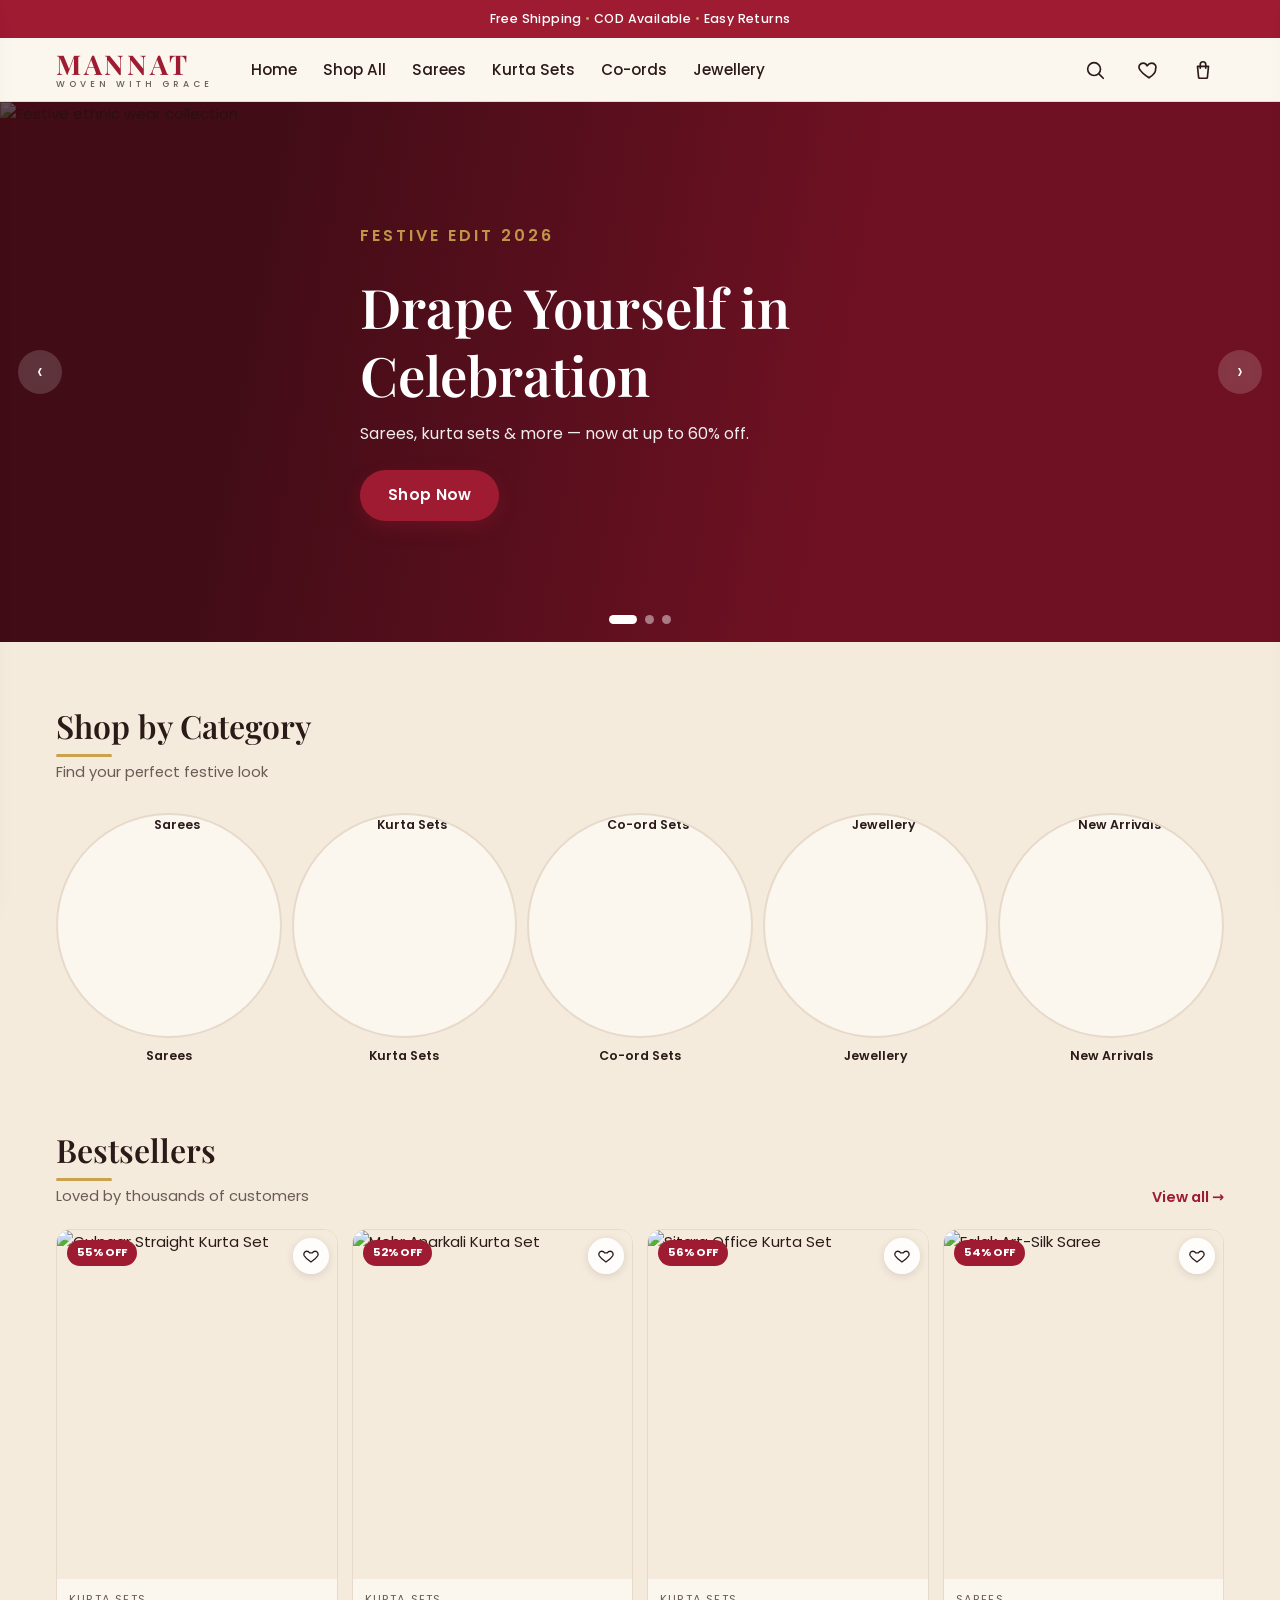
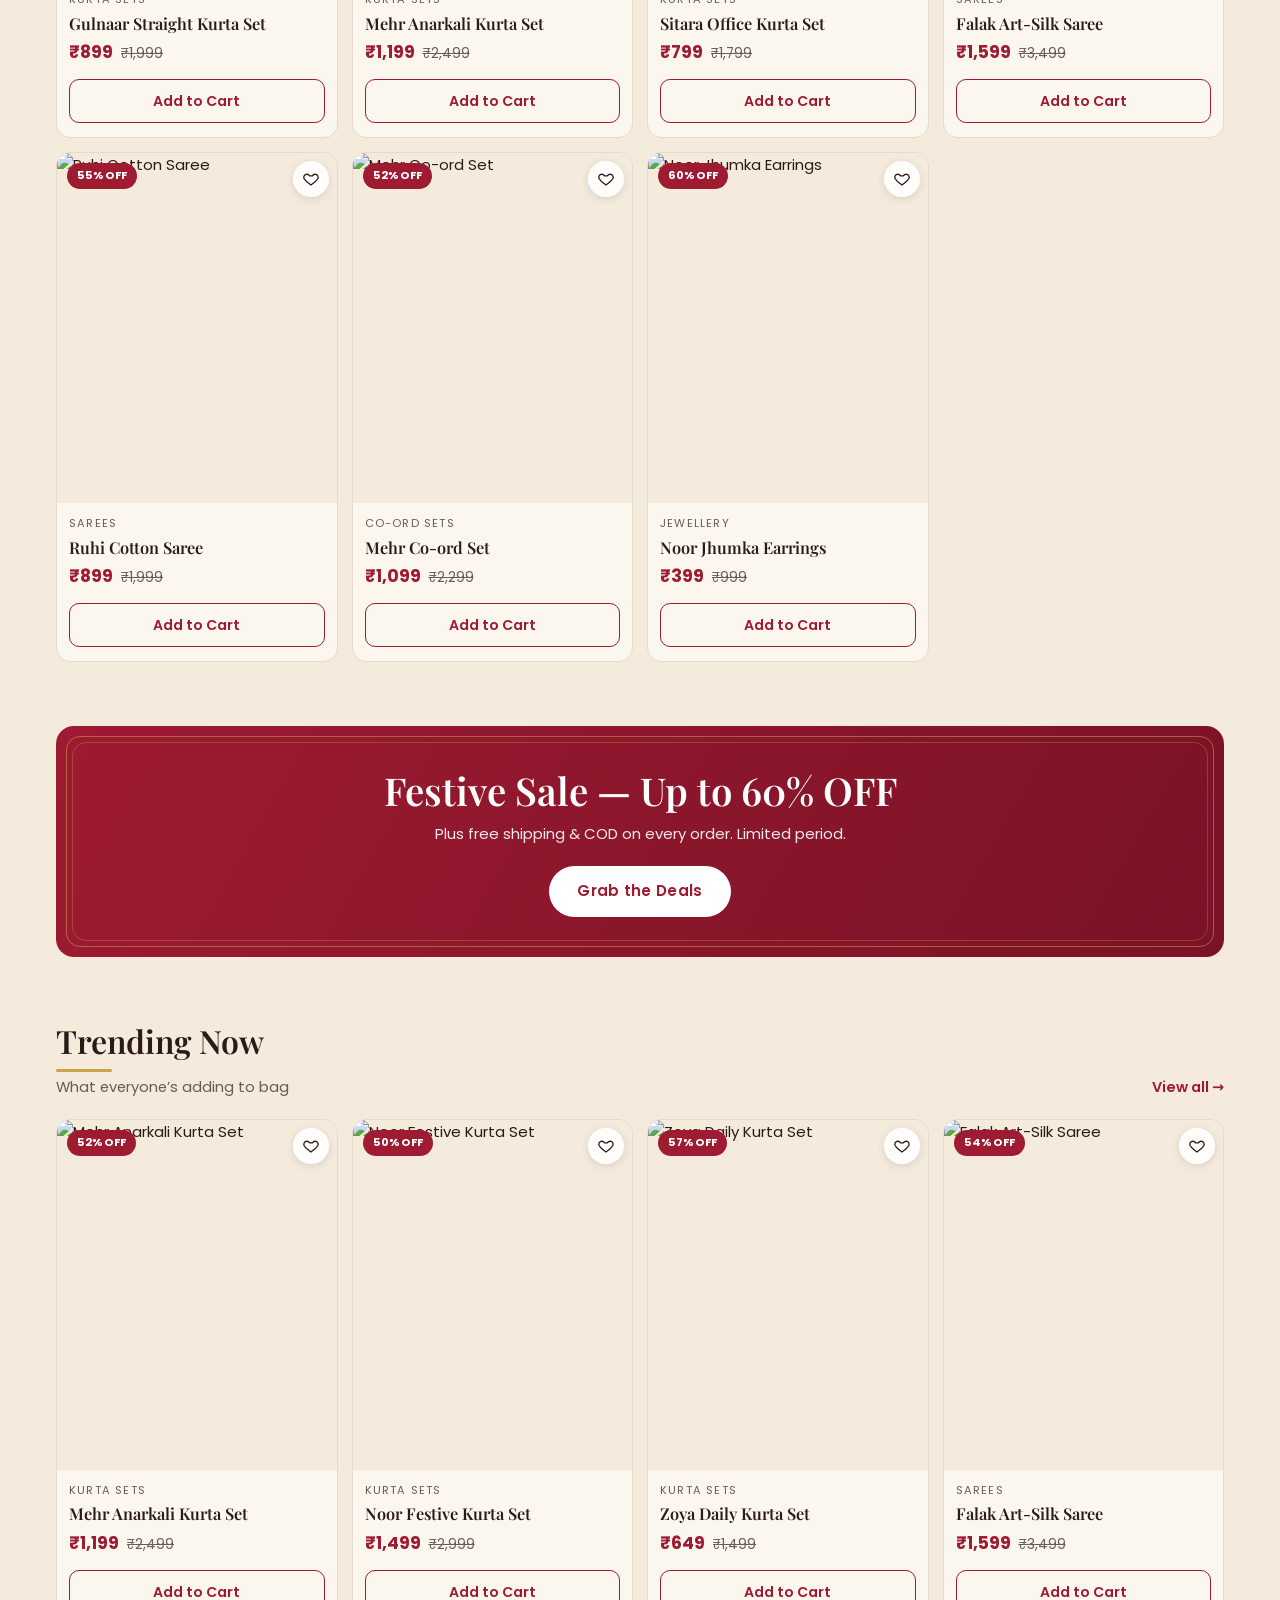
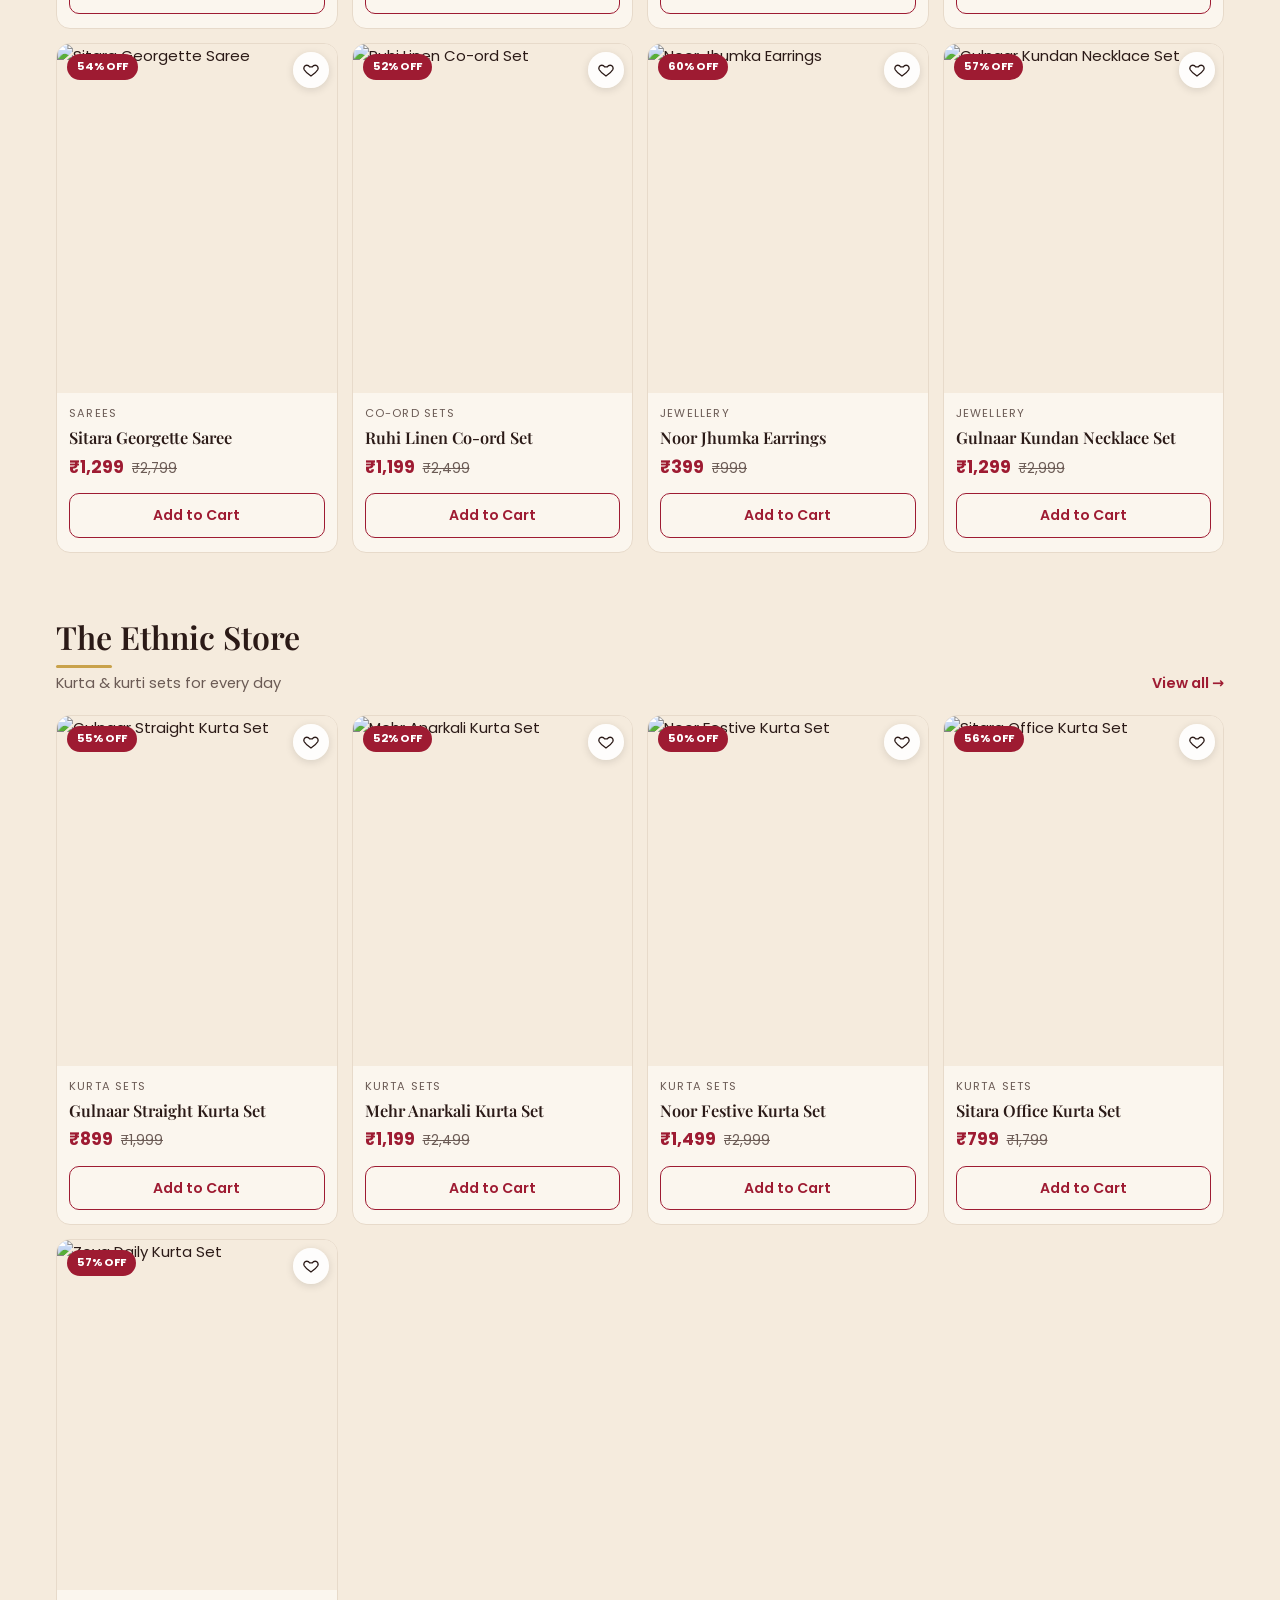
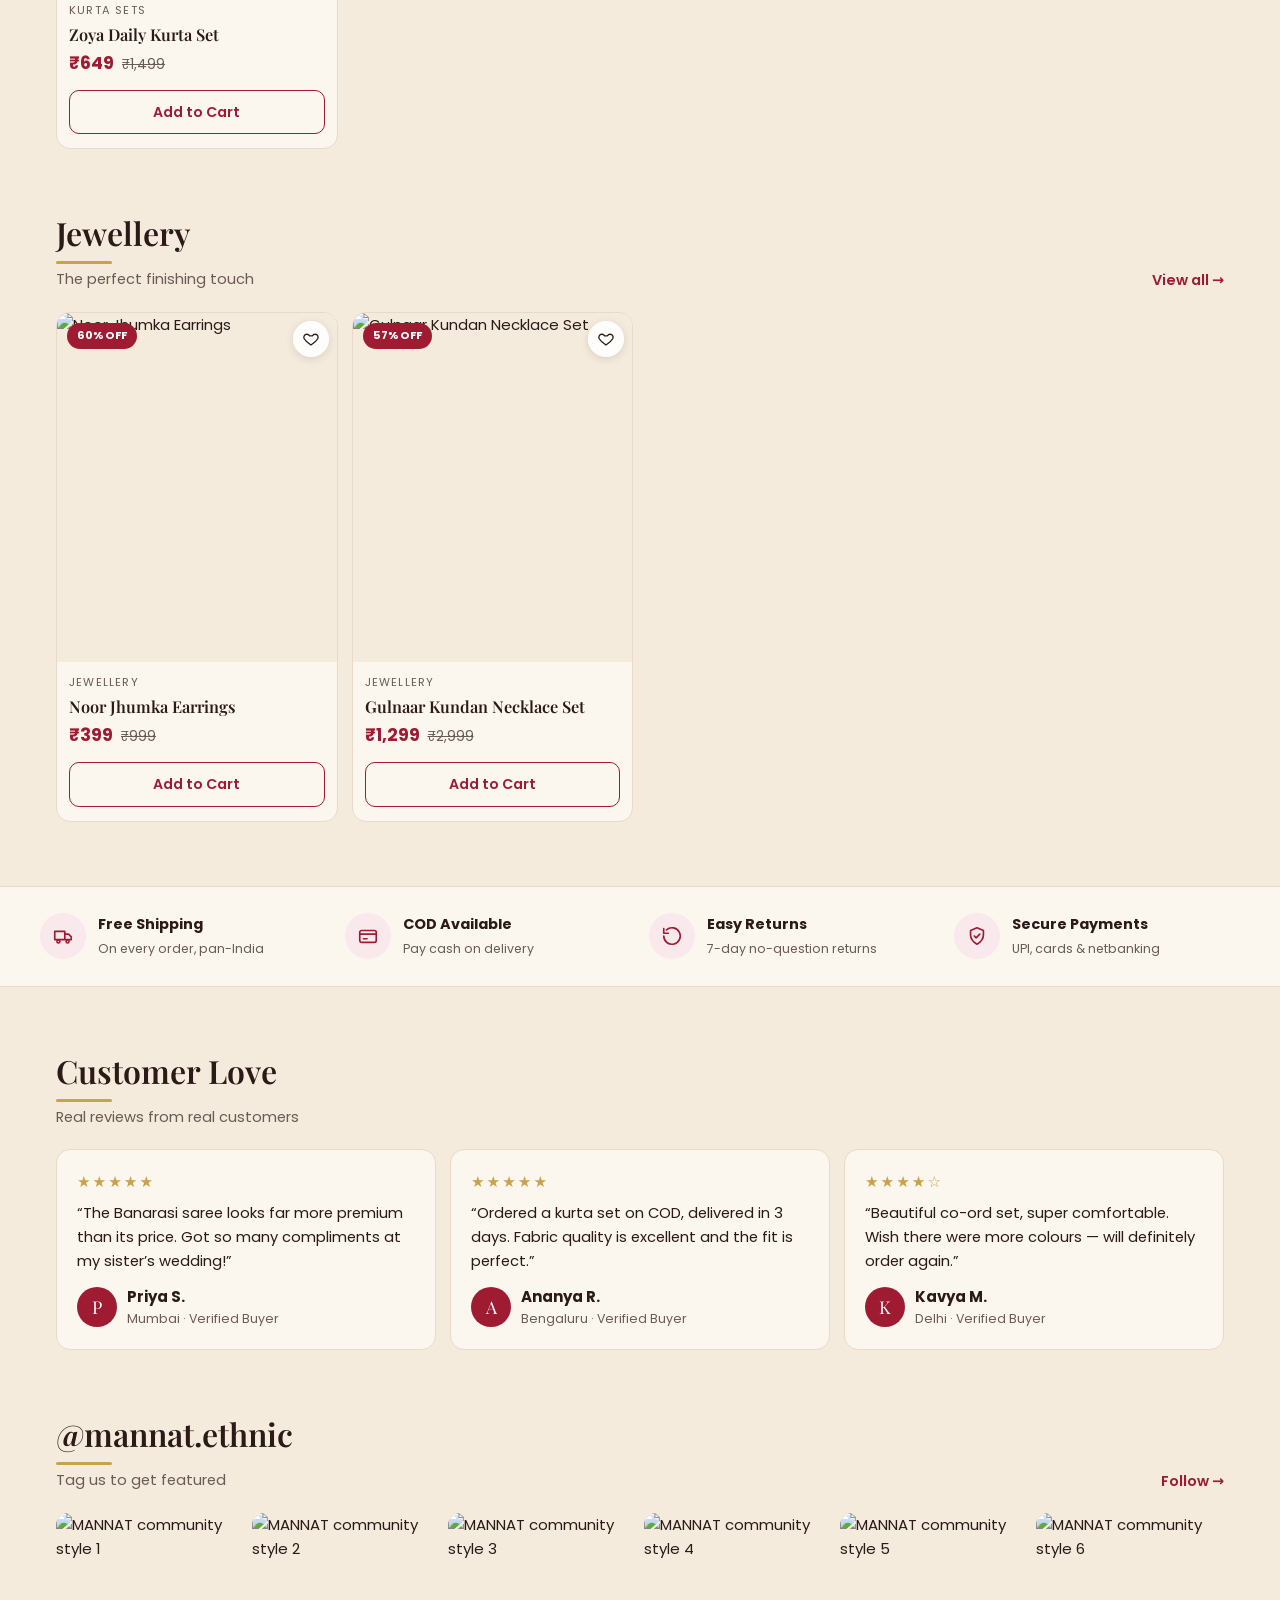
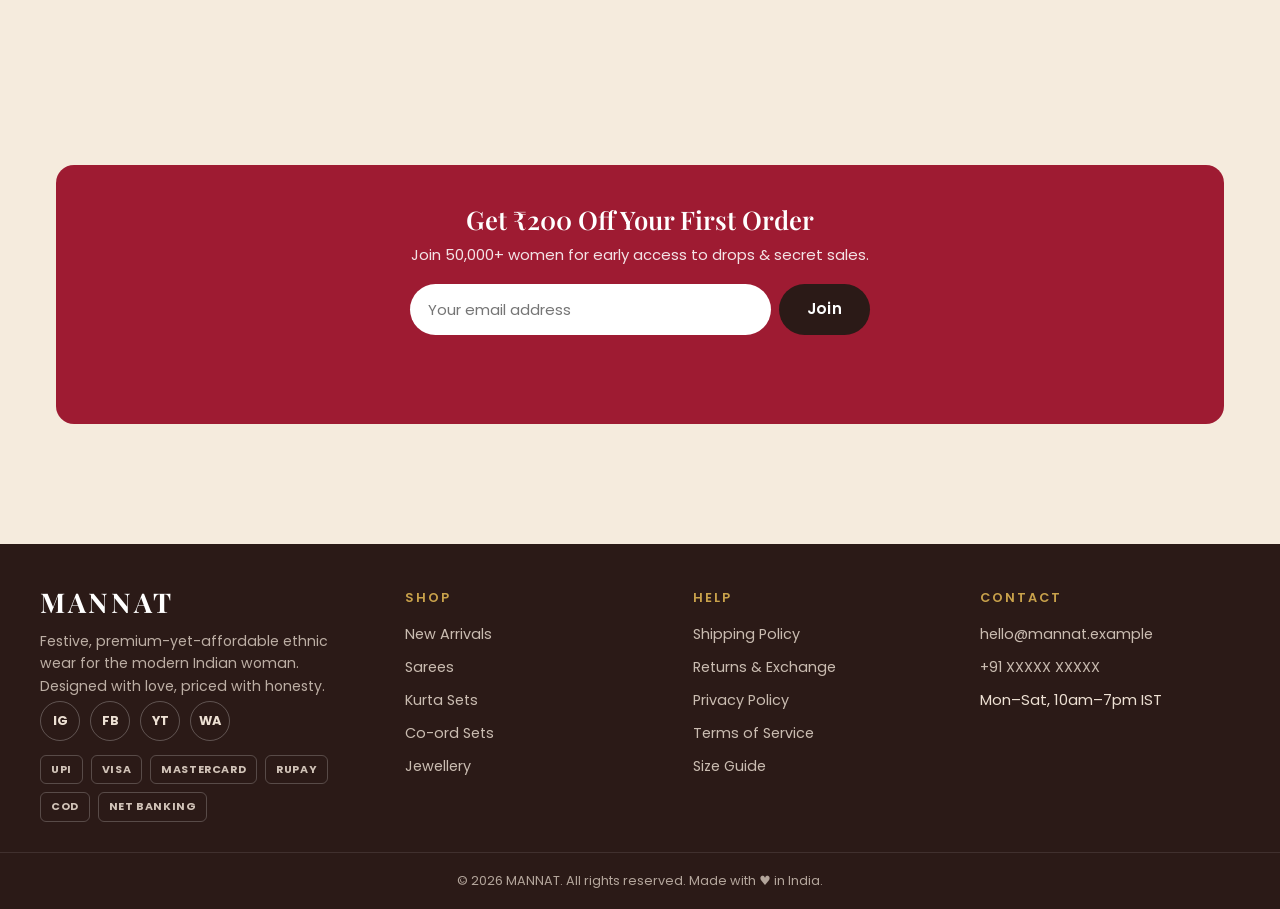
==== index.html @ 6eafa78e "MANNAT storefront v1: complete static e-commerce site (text files)" ====
<!DOCTYPE html>
<html lang="en">
<head>
  <meta charset="UTF-8">
  <meta name="viewport" content="width=device-width, initial-scale=1.0">
  <!-- ★ EDIT: page title & description for SEO -->
  <title>MANNAT — Ethnic Wear for Women | Sarees, Kurta Sets, Co-ords</title>
  <meta name="description" content="Shop MANNAT — festive yet affordable ethnic wear for women. Sarees, kurta sets, co-ord sets & jewellery. Free shipping, COD available, easy returns.">
  <meta property="og:title" content="MANNAT — Woven with Grace">
  <meta property="og:description" content="Festive, premium-yet-affordable ethnic wear. Up to 60% off.">
  <meta property="og:type" content="website">
  <meta property="og:image" content="assets/images/hero-1.jpg">
  <meta name="theme-color" content="#9E1B32">
  <link rel="preconnect" href="https://fonts.googleapis.com">
  <link rel="preconnect" href="https://fonts.gstatic.com" crossorigin>
  <link href="https://fonts.googleapis.com/css2?family=Playfair+Display:wght@500;600;700&family=Poppins:wght@400;500;600;700&display=swap" rel="stylesheet">
  <link rel="stylesheet" href="css/style.css">
  <link rel="icon" href="data:image/svg+xml,<svg xmlns='http://www.w3.org/2000/svg' viewBox='0 0 100 100'><text y='.9em' font-size='90'>🌺</text></svg>">
  <script type="application/ld+json">
  {"@context":"https://schema.org","@type":"Organization","name":"MANNAT",
   "description":"D2C ethnic wear for women — sarees, kurta sets, co-ord sets and jewellery."}
  </script>
</head>
<body data-page="home">

  <!-- ★ ANNOUNCEMENT BAR — edit text here -->
  <div class="announce"><span>Free Shipping</span><span>COD Available</span><span>Easy Returns</span></div>

  <!-- ★ HEADER -->
  <header class="site-header">
    <div class="wrap header-inner">
      <button class="icon-btn hamburger" id="menuOpen" aria-label="Open menu">
        <svg viewBox="0 0 24 24"><path d="M4 7h16M4 12h16M4 17h16"/></svg>
      </button>
      <a href="index.html" class="logo" aria-label="MANNAT home">MANNAT<small>WOVEN WITH GRACE</small></a>
      <nav class="desktop-nav" aria-label="Primary">
        <a href="index.html">Home</a>
        <a href="collections.html">Shop All</a>
        <a href="collections.html?category=Sarees">Sarees</a>
        <a href="collections.html?category=Kurta%20Sets">Kurta Sets</a>
        <a href="collections.html?category=Co-ord%20Sets">Co-ords</a>
        <a href="collections.html?category=Jewellery">Jewellery</a>
      </nav>
      <div class="header-spacer"></div>
      <div class="search-wrap">
        <button class="icon-btn" id="searchBtn" aria-label="Search products">
          <svg viewBox="0 0 24 24"><circle cx="11" cy="11" r="7"/><path d="M16.5 16.5L21 21"/></svg>
        </button>
      </div>
      <a class="icon-btn" href="collections.html?wishlist=1" aria-label="Wishlist">
        <svg viewBox="0 0 24 24"><path d="M12 20.5s-8-5.1-10.5-9.7C.2 7.9 2.2 4.5 5.6 4.5c2 0 3.6 1.2 4.4 2.9 1.2-1.7 3-2.9 5-2.9 3.4 0 5.4 3.4 4.1 6.3C20 15.4 12 20.5 12 20.5z"/></svg>
        <span class="count-badge" id="wishCount" hidden>0</span>
      </a>
      <button class="icon-btn" id="cartBtn" aria-label="Open shopping bag">
        <svg viewBox="0 0 24 24"><path d="M6 8h12l-1.2 12.2a1 1 0 0 1-1 .8H8.2a1 1 0 0 1-1-.8L6 8z"/><path d="M9 10V6a3 3 0 0 1 6 0v4"/></svg>
        <span class="count-badge" id="cartCount" hidden>0</span>
      </button>
    </div>
    <div class="search-panel" id="searchPanel" hidden>
      <div class="wrap">
        <input id="searchInput" type="search" placeholder="Search kurtas, sarees, jewellery…" aria-label="Search products" autocomplete="off">
        <div class="search-suggest" id="searchSuggest" role="listbox"></div>
      </div>
    </div>
  </header>

  <!-- mobile nav drawer -->
  <div class="drawer-scrim" id="navScrim"></div>
  <aside class="drawer" id="navDrawer" aria-label="Menu">
    <div class="drawer-head">
      <span class="logo">MANNAT</span>
      <button class="icon-btn" id="navClose" aria-label="Close menu">✕</button>
    </div>
    <nav>
      <a href="index.html">Home</a>
      <a href="collections.html">Shop All</a>
      <a class="cat-link" href="collections.html?category=Sarees">Sarees</a>
      <a class="cat-link" href="collections.html?category=Kurta%20Sets">Kurta Sets</a>
      <a class="cat-link" href="collections.html?category=Co-ord%20Sets">Co-ord Sets</a>
      <a class="cat-link" href="collections.html?category=Jewellery">Jewellery</a>
      <a href="collections.html?tag=new">✨ New Arrivals</a>
      <a href="collections.html?wishlist=1">♡ My Wishlist</a>
    </nav>
  </aside>

  <main>
    <!-- ★ HERO SLIDER — edit slides here -->
    <section class="hero" aria-label="Featured">
      <div class="hero-track" id="heroTrack">
        <div class="hero-slide">
          <img class="bg" src="assets/images/hero-1.jpg" alt="Festive ethnic wear collection" fetchpriority="high">
          <div class="wrap hero-copy">
            <p class="hero-kicker">Festive Edit 2026</p>
            <h1>Drape Yourself in Celebration</h1>
            <p>Sarees, kurta sets &amp; more — now at up to 60% off.</p>
            <a class="btn" href="collections.html">Shop Now</a>
          </div>
        </div>
        <div class="hero-slide">
          <img class="bg" src="assets/images/hero-2.jpg" alt="New ethnic wear arrivals" loading="lazy">
          <div class="wrap hero-copy">
            <p class="hero-kicker">New Arrivals</p>
            <h1>Fresh Drops, Every Week</h1>
            <p>Co-ord sets &amp; kurtas in sizes S to XXL.</p>
            <a class="btn" href="collections.html?tag=new">Explore New</a>
          </div>
        </div>
        <div class="hero-slide">
          <img class="bg" src="assets/images/hero-3.jpg" alt="Gold jewellery collection" loading="lazy">
          <div class="wrap hero-copy">
            <p class="hero-kicker">Jewellery Edit</p>
            <h1>Finishing Touches in Gold</h1>
            <p>Jhumkas &amp; kundan sets starting at just ₹399.</p>
            <a class="btn" href="collections.html?category=Jewellery">Shop Jewellery</a>
          </div>
        </div>
      </div>
      <button class="hero-arrow hero-prev" id="heroPrev" aria-label="Previous slide">‹</button>
      <button class="hero-arrow hero-next" id="heroNext" aria-label="Next slide">›</button>
      <div class="hero-dots" id="heroDots" role="tablist" aria-label="Slide navigation"></div>
    </section>

    <!-- ★ CATEGORY TILES -->
    <section class="section">
      <div class="wrap">
        <div class="section-head reveal">
          <div><h2>Shop by Category</h2><p class="section-sub">Find your perfect festive look</p></div>
        </div>
        <div class="cat-row reveal">
          <a class="cat-tile" href="collections.html?category=Sarees"><span class="cat-img"><img src="assets/images/cat-sarees.jpg" alt="Sarees" loading="lazy"></span><span>Sarees</span></a>
          <a class="cat-tile" href="collections.html?category=Kurta%20Sets"><span class="cat-img"><img src="assets/images/cat-kurta-sets.jpg" alt="Kurta Sets" loading="lazy"></span><span>Kurta Sets</span></a>
          <a class="cat-tile" href="collections.html?category=Co-ord%20Sets"><span class="cat-img"><img src="assets/images/cat-co-ord-sets.jpg" alt="Co-ord Sets" loading="lazy"></span><span>Co-ord Sets</span></a>
          <a class="cat-tile" href="collections.html?category=Jewellery"><span class="cat-img"><img src="assets/images/cat-jewellery.jpg" alt="Jewellery" loading="lazy"></span><span>Jewellery</span></a>
          <a class="cat-tile" href="collections.html?tag=new"><span class="cat-img"><img src="assets/images/cat-new-arrivals.jpg" alt="New Arrivals" loading="lazy"></span><span>New Arrivals</span></a>
        </div>
      </div>
    </section>

    <!-- ★ BESTSELLERS -->
    <section class="section" style="padding-top:0">
      <div class="wrap">
        <div class="section-head reveal">
          <div><h2>Bestsellers</h2><p class="section-sub">Loved by thousands of customers</p></div>
          <a class="view-all" href="collections.html">View all →</a>
        </div>
        <div class="rail" id="railBestsellers" data-skeleton></div>
      </div>
    </section>

    <!-- ★ PROMO BANNER -->
    <section class="section" style="padding-top:0">
      <div class="wrap">
        <div class="promo reveal">
          <h2>Festive Sale — Up to 60% OFF</h2>
          <p>Plus free shipping &amp; COD on every order. Limited period.</p>
          <a class="btn" href="collections.html">Grab the Deals</a>
        </div>
      </div>
    </section>

    <!-- ★ TRENDING -->
    <section class="section" style="padding-top:0">
      <div class="wrap">
        <div class="section-head reveal">
          <div><h2>Trending Now</h2><p class="section-sub">What everyone’s adding to bag</p></div>
          <a class="view-all" href="collections.html">View all →</a>
        </div>
        <div class="rail" id="railTrending" data-skeleton></div>
      </div>
    </section>

    <!-- ★ ETHNIC STORE -->
    <section class="section" style="padding-top:0">
      <div class="wrap">
        <div class="section-head reveal">
          <div><h2>The Ethnic Store</h2><p class="section-sub">Kurta &amp; kurti sets for every day</p></div>
          <a class="view-all" href="collections.html?category=Kurta%20Sets">View all →</a>
        </div>
        <div class="rail" id="railEthnic" data-skeleton></div>
      </div>
    </section>

    <!-- ★ JEWELLERY -->
    <section class="section" style="padding-top:0">
      <div class="wrap">
        <div class="section-head reveal">
          <div><h2>Jewellery</h2><p class="section-sub">The perfect finishing touch</p></div>
          <a class="view-all" href="collections.html?category=Jewellery">View all →</a>
        </div>
        <div class="rail" id="railJewellery" data-skeleton></div>
      </div>
    </section>

    <!-- ★ TRUST STRIP -->
    <section class="trust">
      <div class="wrap trust-grid">
        <div class="trust-item reveal">
          <span class="t-icon"><svg viewBox="0 0 24 24"><path d="M3 7h11v9H3zM14 10h4l3 3v3h-7z"/><circle cx="7" cy="18" r="1.6"/><circle cx="17" cy="18" r="1.6"/></svg></span>
          <div><b>Free Shipping</b><small>On every order, pan-India</small></div>
        </div>
        <div class="trust-item reveal">
          <span class="t-icon"><svg viewBox="0 0 24 24"><rect x="3" y="6" width="18" height="13" rx="2"/><path d="M3 10h18M7 15h4"/></svg></span>
          <div><b>COD Available</b><small>Pay cash on delivery</small></div>
        </div>
        <div class="trust-item reveal">
          <span class="t-icon"><svg viewBox="0 0 24 24"><path d="M3 12a9 9 0 1 0 3-6.7M3 4v5h5"/></svg></span>
          <div><b>Easy Returns</b><small>7-day no-question returns</small></div>
        </div>
        <div class="trust-item reveal">
          <span class="t-icon"><svg viewBox="0 0 24 24"><path d="M12 3l7 3v5c0 5-3.5 8-7 10-3.5-2-7-5-7-10V6z"/><path d="M9 12l2 2 4-4"/></svg></span>
          <div><b>Secure Payments</b><small>UPI, cards &amp; netbanking</small></div>
        </div>
      </div>
    </section>

    <!-- ★ REVIEWS -->
    <section class="section">
      <div class="wrap">
        <div class="section-head reveal">
          <div><h2>Customer Love</h2><p class="section-sub">Real reviews from real customers</p></div>
        </div>
        <div class="rev-grid">
          <div class="rev-card reveal">
            <div class="rev-stars">★★★★★</div>
            <p>“The Banarasi saree looks far more premium than its price. Got so many compliments at my sister’s wedding!”</p>
            <div class="rev-who"><span class="rev-ava">P</span><div><b>Priya S.</b><small>Mumbai · Verified Buyer</small></div></div>
          </div>
          <div class="rev-card reveal">
            <div class="rev-stars">★★★★★</div>
            <p>“Ordered a kurta set on COD, delivered in 3 days. Fabric quality is excellent and the fit is perfect.”</p>
            <div class="rev-who"><span class="rev-ava">A</span><div><b>Ananya R.</b><small>Bengaluru · Verified Buyer</small></div></div>
          </div>
          <div class="rev-card reveal">
            <div class="rev-stars">★★★★☆</div>
            <p>“Beautiful co-ord set, super comfortable. Wish there were more colours — will definitely order again.”</p>
            <div class="rev-who"><span class="rev-ava">K</span><div><b>Kavya M.</b><small>Delhi · Verified Buyer</small></div></div>
          </div>
        </div>
      </div>
    </section>

    <!-- ★ INSTAGRAM GALLERY -->
    <section class="section" style="padding-top:0">
      <div class="wrap">
        <div class="section-head reveal">
          <div><h2>@mannat.ethnic</h2><p class="section-sub">Tag us to get featured</p></div>
          <a class="view-all" href="#">Follow →</a>
        </div>
        <div class="insta-row reveal">
          <a href="#" aria-label="Instagram post 1"><img src="assets/images/insta-1.jpg" alt="MANNAT community style 1" loading="lazy"></a>
          <a href="#" aria-label="Instagram post 2"><img src="assets/images/insta-2.jpg" alt="MANNAT community style 2" loading="lazy"></a>
          <a href="#" aria-label="Instagram post 3"><img src="assets/images/insta-3.jpg" alt="MANNAT community style 3" loading="lazy"></a>
          <a href="#" aria-label="Instagram post 4"><img src="assets/images/insta-4.jpg" alt="MANNAT community style 4" loading="lazy"></a>
          <a href="#" aria-label="Instagram post 5"><img src="assets/images/insta-5.jpg" alt="MANNAT community style 5" loading="lazy"></a>
          <a href="#" aria-label="Instagram post 6"><img src="assets/images/insta-6.jpg" alt="MANNAT community style 6" loading="lazy"></a>
        </div>
      </div>
    </section>

    <!-- ★ NEWSLETTER -->
    <section class="section" style="padding-top:0">
      <div class="wrap">
        <div class="newsletter reveal">
          <h2>Get ₹200 Off Your First Order</h2>
          <p>Join 50,000+ women for early access to drops &amp; secret sales.</p>
          <form class="nl-form" id="nlForm" novalidate>
            <input id="nlEmail" type="email" placeholder="Your email address" aria-label="Email address" required>
            <button class="btn" type="submit">Join</button>
          </form>
          <p class="nl-msg" id="nlMsg" role="status"></p>
        </div>
      </div>
    </section>
  </main>

  <!-- ★ FOOTER -->
  <footer class="site-footer">
    <div class="wrap footer-grid">
      <div class="footer-brand">
        <span class="logo">MANNAT</span>
        <p>Festive, premium-yet-affordable ethnic wear for the modern Indian woman. Designed with love, priced with honesty.</p>
        <div class="social-row">
          <a href="#" aria-label="Instagram">IG</a>
          <a href="#" aria-label="Facebook">FB</a>
          <a href="#" aria-label="YouTube">YT</a>
          <a href="#" aria-label="WhatsApp">WA</a>
        </div>
        <div class="pay-row" aria-label="Accepted payments">
          <span>UPI</span><span>VISA</span><span>MASTERCARD</span><span>RUPAY</span><span>COD</span><span>NET BANKING</span>
        </div>
      </div>
      <div>
        <p class="f-title">Shop</p>
        <ul>
          <li><a href="collections.html?tag=new">New Arrivals</a></li>
          <li><a href="collections.html?category=Sarees">Sarees</a></li>
          <li><a href="collections.html?category=Kurta%20Sets">Kurta Sets</a></li>
          <li><a href="collections.html?category=Co-ord%20Sets">Co-ord Sets</a></li>
          <li><a href="collections.html?category=Jewellery">Jewellery</a></li>
        </ul>
      </div>
      <div>
        <p class="f-title">Help</p>
        <ul>
          <li><a href="#">Shipping Policy</a></li>
          <li><a href="#">Returns &amp; Exchange</a></li>
          <li><a href="#">Privacy Policy</a></li>
          <li><a href="#">Terms of Service</a></li>
          <li><a href="#">Size Guide</a></li>
        </ul>
      </div>
      <div>
        <p class="f-title">Contact</p>
        <ul>
          <li><a href="mailto:hello@mannat.example">hello@mannat.example</a></li>
          <li><a href="https://wa.me/91XXXXXXXXXX">+91 XXXXX XXXXX</a></li>
          <li>Mon–Sat, 10am–7pm IST</li>
        </ul>
      </div>
    </div>
    <div class="footer-bottom"><div class="wrap">© <span id="year">2026</span> MANNAT. All rights reserved. Made with ♥ in India.</div></div>
  </footer>

  <script src="js/cart.js"></script>
  <script src="js/main.js"></script>
</body>
</html>
---- css/style.css ----
/* ==========================================================================
   MANNAT — main stylesheet
   Mobile-first, vanilla CSS. No frameworks, no build step.
   ========================================================================== */

/* ==========================================================================
   ★ EDIT YOUR BRAND COLORS HERE
   Change these variables to re-theme the entire store in one place.
   ========================================================================== */
:root {
  --cherry: #9E1B32;          /* primary brand color */
  --cherry-dark: #7A1226;     /* hover / darker shade */
  --cherry-soft: #F9E9EC;     /* light cherry tint for badges */
  --beige: #F5EBDD;           /* page background */
  --beige-light: #FBF6EE;     /* cards / light sections */
  --ink: #2B1A17;             /* main text */
  --muted: #6B5B55;           /* secondary text */
  --gold: #C9A24B;            /* badges & dividers ONLY */
  --white: #FFFFFF;
  --line: #E7DACA;            /* borders */
  --success: #2E7D32;
  --shadow: 0 10px 30px rgba(43, 26, 23, 0.10);
  --radius: 14px;
  --font-head: 'Playfair Display', Georgia, serif;  /* ★ headings font */
  --font-body: 'Poppins', system-ui, sans-serif;    /* ★ body font */
  --header-h: 64px;
}

/* ---------- Reset & base ---------- */
*, *::before, *::after { box-sizing: border-box; margin: 0; padding: 0; }
html { scroll-behavior: smooth; -webkit-text-size-adjust: 100%; }
body {
  font-family: var(--font-body);
  background: var(--beige);
  color: var(--ink);
  line-height: 1.6;
  font-size: 15px;
  -webkit-font-smoothing: antialiased;
}
img { max-width: 100%; display: block; }
a { color: inherit; text-decoration: none; }
button { font: inherit; cursor: pointer; border: none; background: none; color: inherit; }
input, select, textarea { font: inherit; }
ul, ol { list-style: none; }
h1, h2, h3, h4 { font-family: var(--font-head); font-weight: 600; line-height: 1.25; }
:focus-visible { outline: 3px solid var(--gold); outline-offset: 2px; border-radius: 4px; }

.wrap { width: 100%; max-width: 1200px; margin: 0 auto; padding: 0 16px; }
.section { padding: 44px 0; }
.section-head { display: flex; align-items: end; justify-content: space-between; gap: 12px; margin-bottom: 20px; }
.section-head h2 { font-size: 1.55rem; }
.section-head h2::after {
  content: ""; display: block; width: 56px; height: 3px; border-radius: 3px;
  background: var(--gold); margin-top: 8px;   /* ★ gold divider */
}
.section-head a.view-all { color: var(--cherry); font-weight: 600; font-size: 0.9rem; white-space: nowrap; }
.section-sub { color: var(--muted); font-size: 0.92rem; margin-top: 4px; }

/* ---------- Buttons ---------- */
.btn {
  display: inline-flex; align-items: center; justify-content: center; gap: 8px;
  background: var(--cherry); color: var(--white);
  padding: 13px 28px; border-radius: 999px;
  font-weight: 600; font-size: 0.95rem; letter-spacing: 0.3px;
  transition: background 0.2s ease, transform 0.15s ease, box-shadow 0.2s ease;
  box-shadow: 0 6px 18px rgba(158, 27, 50, 0.28);
}
.btn:hover { background: var(--cherry-dark); transform: translateY(-1px); }
.btn:active { transform: translateY(0); }
.btn-outline { background: transparent; color: var(--cherry); border: 2px solid var(--cherry); box-shadow: none; }
.btn-outline:hover { background: var(--cherry); color: var(--white); }
.btn-block { width: 100%; }
.btn-whatsapp { background: #1FA855; box-shadow: 0 6px 18px rgba(31, 168, 85, 0.28); }
.btn-whatsapp:hover { background: #178544; }
.btn[disabled] { opacity: 0.55; cursor: not-allowed; transform: none; }

/* ---------- Announcement bar ---------- */
.announce {
  background: var(--cherry); color: var(--white);
  font-size: 0.78rem; font-weight: 500; letter-spacing: 0.4px;
  text-align: center; padding: 9px 12px;
}
.announce span + span::before { content: "  •  "; color: var(--gold); }

/* ---------- Header ---------- */
.site-header {
  position: sticky; top: 0; z-index: 200;
  background: var(--beige-light);
  border-bottom: 1px solid var(--line);
  height: var(--header-h);
}
.header-inner { height: var(--header-h); display: flex; align-items: center; gap: 12px; }
.logo { font-family: var(--font-head); font-size: 1.7rem; font-weight: 700; letter-spacing: 3px; color: var(--cherry); line-height: 1.1; }
.logo small { display: block; font-family: var(--font-body); font-size: 0.55rem; letter-spacing: 4px; color: var(--muted); font-weight: 500; white-space: nowrap; }
@media (max-width: 480px) {
  .logo { font-size: 1.3rem; letter-spacing: 2px; }
  .logo small { font-size: 0.48rem; letter-spacing: 2px; }
}
.header-spacer { flex: 1; }
.icon-btn {
  position: relative; width: 42px; height: 42px; border-radius: 50%;
  display: inline-flex; align-items: center; justify-content: center;
  transition: background 0.2s ease;
}
.icon-btn:hover { background: var(--cherry-soft); }
.icon-btn svg { width: 22px; height: 22px; stroke: var(--ink); fill: none; stroke-width: 1.8; stroke-linecap: round; stroke-linejoin: round; }
.count-badge {
  position: absolute; top: 2px; right: 0;
  background: var(--cherry); color: var(--white);
  font-size: 0.65rem; font-weight: 700;
  min-width: 19px; height: 19px; border-radius: 999px;
  display: flex; align-items: center; justify-content: center; padding: 0 5px;
}
.count-badge[hidden] { display: none; }
.hamburger { display: inline-flex; }
.desktop-nav { display: none; }

/* ---------- Search ---------- */
.search-wrap { position: relative; }
.search-panel {
  position: absolute; top: calc(var(--header-h) - 6px); left: 0; right: 0; z-index: 210;
  background: var(--beige-light); border-bottom: 1px solid var(--line);
  padding: 12px 16px 16px; box-shadow: var(--shadow);
}
.search-panel[hidden] { display: none; }
.search-panel input {
  width: 100%; padding: 12px 16px; border-radius: 999px;
  border: 1.5px solid var(--line); background: var(--white);
}
.search-panel input:focus { border-color: var(--cherry); outline: none; }
.search-suggest { margin-top: 8px; max-height: 320px; overflow: auto; }
.search-suggest a {
  display: flex; align-items: center; gap: 12px; padding: 9px 6px;
  border-bottom: 1px solid var(--line); font-size: 0.92rem;
}
.search-suggest a:last-child { border-bottom: none; }
.search-suggest img { width: 44px; height: 54px; object-fit: cover; border-radius: 8px; }
.search-suggest .s-price { margin-left: auto; color: var(--cherry); font-weight: 600; white-space: nowrap; }
.search-empty { padding: 14px 6px; color: var(--muted); font-size: 0.9rem; }

/* ---------- Mobile drawer nav ---------- */
.drawer-scrim {
  position: fixed; inset: 0; background: rgba(43, 26, 23, 0.5); z-index: 300;
  opacity: 0; visibility: hidden; transition: opacity 0.25s ease, visibility 0.25s;
}
.drawer-scrim.open { opacity: 1; visibility: visible; }
.drawer {
  position: fixed; top: 0; left: 0; bottom: 0; width: min(84vw, 340px); z-index: 301;
  background: var(--beige-light); padding: 20px;
  transform: translateX(-105%); transition: transform 0.3s ease;
  overflow-y: auto; box-shadow: var(--shadow);
}
.drawer.open { transform: translateX(0); }
.drawer-head { display: flex; align-items: center; justify-content: space-between; margin-bottom: 18px; }
.drawer nav a {
  display: block; padding: 13px 4px; font-weight: 500;
  border-bottom: 1px solid var(--line); font-size: 1rem;
}
.drawer nav a.cat-link { color: var(--cherry); font-weight: 600; }

/* ---------- Hero slider ---------- */
.hero { position: relative; overflow: hidden; background: var(--cherry-dark); }
.hero-track { display: flex; transition: transform 0.55s ease; }
.hero-slide { position: relative; flex: 0 0 100%; min-height: 460px; display: flex; align-items: center; }
.hero-slide img.bg { position: absolute; inset: 0; width: 100%; height: 100%; object-fit: cover; }
.hero-slide::after { content: ""; position: absolute; inset: 0; background: linear-gradient(100deg, rgba(43, 10, 16, 0.72) 20%, rgba(43, 10, 16, 0.15) 65%); }
.hero-copy { position: relative; z-index: 2; color: var(--white); padding: 48px 0; max-width: 560px; }
.hero-kicker { color: var(--gold); font-weight: 600; letter-spacing: 3px; text-transform: uppercase; font-size: 0.75rem; margin-bottom: 12px; }
.hero-copy h1 { font-size: clamp(2rem, 6vw, 3.4rem); margin-bottom: 12px; }
.hero-copy p { opacity: 0.92; margin-bottom: 24px; font-size: 1rem; }
.hero-dots { position: absolute; bottom: 18px; left: 0; right: 0; display: flex; justify-content: center; gap: 8px; z-index: 3; }
.hero-dots button { width: 9px; height: 9px; border-radius: 999px; background: rgba(255,255,255,0.45); transition: all 0.25s; }
.hero-dots button.active { width: 28px; background: var(--white); }
.hero-arrow {
  position: absolute; top: 50%; transform: translateY(-50%); z-index: 3;
  width: 44px; height: 44px; border-radius: 50%;
  background: rgba(255,255,255,0.16); color: #fff; font-size: 1.3rem;
  display: none; align-items: center; justify-content: center; backdrop-filter: blur(4px);
}
.hero-arrow:hover { background: rgba(255,255,255,0.32); }
.hero-prev { left: 18px; } .hero-next { right: 18px; }

/* ---------- Category tiles ---------- */
.cat-row { display: grid; grid-template-columns: repeat(5, 1fr); gap: 10px; }
.cat-tile { text-align: center; }
.cat-tile .cat-img {
  width: 100%; aspect-ratio: 1; border-radius: 50%; overflow: hidden;
  border: 2px solid var(--line); background: var(--beige-light);
  transition: transform 0.25s ease, border-color 0.25s ease, box-shadow 0.25s ease;
}
.cat-tile:hover .cat-img { transform: scale(1.05); border-color: var(--cherry); box-shadow: var(--shadow); }
.cat-tile img { width: 100%; height: 100%; object-fit: cover; }
.cat-tile span { display: block; margin-top: 8px; font-size: 0.78rem; font-weight: 600; }

/* ---------- Product rails & cards ---------- */
.rail {
  display: grid; grid-auto-flow: column; grid-auto-columns: 68%;
  gap: 14px; overflow-x: auto; scroll-snap-type: x mandatory;
  padding-bottom: 10px; margin: 0 -16px; padding-left: 16px; padding-right: 16px;
  scrollbar-width: none;
}
.rail::-webkit-scrollbar { display: none; }
.pcard {
  scroll-snap-align: start; background: var(--beige-light);
  border: 1px solid var(--line); border-radius: var(--radius); overflow: hidden;
  display: flex; flex-direction: column; position: relative;
  transition: transform 0.22s ease, box-shadow 0.22s ease;
}
.pcard:hover { transform: translateY(-4px); box-shadow: var(--shadow); }
.pcard-media { position: relative; aspect-ratio: 4 / 5; overflow: hidden; background: var(--beige); }
.pcard-media img { width: 100%; height: 100%; object-fit: cover; transition: transform 0.45s ease; }
.pcard:hover .pcard-media img { transform: scale(1.07); }   /* ★ hover zoom */
.off-badge {
  position: absolute; top: 10px; left: 10px; z-index: 2;
  background: var(--cherry); color: var(--white);
  font-size: 0.7rem; font-weight: 700; padding: 4px 10px; border-radius: 999px;
}
.wish-btn {
  position: absolute; top: 8px; right: 8px; z-index: 2;
  width: 36px; height: 36px; border-radius: 50%;
  background: rgba(255,255,255,0.92); display: flex; align-items: center; justify-content: center;
  box-shadow: 0 2px 8px rgba(0,0,0,0.12);
}
.wish-btn svg { width: 18px; height: 18px; stroke: var(--ink); fill: none; stroke-width: 2; }
.wish-btn.active svg { fill: var(--cherry); stroke: var(--cherry); }
.pcard-body { padding: 12px 12px 14px; display: flex; flex-direction: column; gap: 4px; flex: 1; }
.pcard-cat { font-size: 0.7rem; letter-spacing: 1.2px; text-transform: uppercase; color: var(--muted); }
.pcard-name { font-family: var(--font-head); font-size: 1.02rem; font-weight: 600; }
.pcard-price { display: flex; align-items: baseline; gap: 8px; margin-top: 2px; }
.pcard-price .sale { color: var(--cherry); font-weight: 700; font-size: 1.08rem; }  /* ★ sale price */
.pcard-price .mrp { color: var(--muted); text-decoration: line-through; font-size: 0.85rem; }
.pcard-add {
  margin-top: 8px; width: 100%; padding: 10px; border-radius: 10px;
  border: 1.5px solid var(--cherry); color: var(--cherry); font-weight: 600; font-size: 0.88rem;
  transition: background 0.2s, color 0.2s;
}
.pcard-add:hover { background: var(--cherry); color: var(--white); }

/* skeleton loaders */
.skel { background: var(--beige-light); border-radius: var(--radius); overflow: hidden; border: 1px solid var(--line); }
.skel .sk-img { aspect-ratio: 4/5; }
.skel .sk-line { height: 12px; border-radius: 6px; margin: 10px 12px; }
.shimmer {
  background: linear-gradient(100deg, var(--line) 40%, var(--beige-light) 50%, var(--line) 60%);
  background-size: 200% 100%; animation: shimmer 1.3s infinite linear;
}
@keyframes shimmer { to { background-position: -200% 0; } }

/* ---------- Promo banner ---------- */
.promo {
  border-radius: 18px; overflow: hidden; position: relative;
  background: linear-gradient(120deg, var(--cherry) 0%, var(--cherry-dark) 100%);
  color: var(--white); padding: 40px 28px; text-align: center;
}
.promo::before, .promo::after {
  content: ""; position: absolute; border: 1.5px solid rgba(201,162,75,0.55); border-radius: 14px;
  inset: 10px; pointer-events: none;
}
.promo::after { inset: 16px; border-color: rgba(201,162,75,0.3); }
.promo h2 { font-size: clamp(1.6rem, 4.5vw, 2.4rem); margin-bottom: 8px; }
.promo p { opacity: 0.9; margin-bottom: 20px; }
.promo .btn { background: var(--white); color: var(--cherry); box-shadow: none; }
.promo .btn:hover { background: var(--beige); }

/* ---------- Trust strip ---------- */
.trust { background: var(--beige-light); border-top: 1px solid var(--line); border-bottom: 1px solid var(--line); }
.trust-grid { display: grid; grid-template-columns: repeat(2, 1fr); gap: 18px; padding: 26px 0; }
.trust-item { display: flex; gap: 12px; align-items: center; }
.trust-item .t-icon {
  flex: 0 0 46px; width: 46px; height: 46px; border-radius: 50%;
  background: var(--cherry-soft); display: flex; align-items: center; justify-content: center;
}
.trust-item .t-icon svg { width: 22px; height: 22px; stroke: var(--cherry); fill: none; stroke-width: 1.8; stroke-linecap: round; stroke-linejoin: round; }
.trust-item b { display: block; font-size: 0.9rem; }
.trust-item small { color: var(--muted); font-size: 0.78rem; }

/* ---------- Reviews ---------- */
.rev-grid { display: grid; gap: 14px; }
.rev-card { background: var(--beige-light); border: 1px solid var(--line); border-radius: var(--radius); padding: 20px; }
.rev-stars { color: var(--gold); letter-spacing: 2px; margin-bottom: 8px; font-size: 0.95rem; }
.rev-card p { font-size: 0.92rem; color: var(--ink); margin-bottom: 12px; }
.rev-who { display: flex; align-items: center; gap: 10px; }
.rev-ava {
  width: 40px; height: 40px; border-radius: 50%; background: var(--cherry);
  color: #fff; display: flex; align-items: center; justify-content: center;
  font-family: var(--font-head); font-size: 1.1rem;
}
.rev-who small { color: var(--muted); display: block; }

/* ---------- Instagram strip ---------- */
.insta-row { display: grid; grid-template-columns: repeat(3, 1fr); gap: 8px; }
.insta-row a { position: relative; aspect-ratio: 1; overflow: hidden; border-radius: 12px; }
.insta-row img { width: 100%; height: 100%; object-fit: cover; transition: transform 0.4s ease; }
.insta-row a:hover img { transform: scale(1.08); }

/* ---------- Newsletter ---------- */
.newsletter { background: var(--cherry); color: var(--white); border-radius: 18px; padding: 38px 24px; text-align: center; }
.newsletter h2 { margin-bottom: 8px; font-size: 1.6rem; }
.newsletter p { opacity: 0.88; margin-bottom: 18px; font-size: 0.93rem; }
.nl-form { display: flex; gap: 8px; max-width: 460px; margin: 0 auto; }
.nl-form input {
  flex: 1; padding: 13px 18px; border-radius: 999px; border: none; min-width: 0;
}
.nl-form input:focus { outline: 3px solid var(--gold); }
.nl-form .btn { background: var(--ink); box-shadow: none; white-space: nowrap; }
.nl-msg { margin-top: 12px; font-size: 0.9rem; min-height: 1.4em; }

/* ---------- Footer ---------- */
.site-footer { background: var(--ink); color: #EDE0D3; margin-top: 56px; }
.footer-grid { display: grid; gap: 28px; padding: 44px 0 30px; }
.footer-brand .logo { color: var(--white); }
.footer-brand p { font-size: 0.88rem; opacity: 0.75; margin-top: 10px; max-width: 300px; }
.f-title { font-size: 0.8rem; letter-spacing: 2px; text-transform: uppercase; color: var(--gold); margin-bottom: 14px; font-weight: 600; }
.site-footer ul li { margin-bottom: 9px; }
.site-footer ul a { font-size: 0.9rem; opacity: 0.82; }
.site-footer ul a:hover { color: var(--gold); opacity: 1; }
.social-row { display: flex; gap: 10px; margin-top: 4px; }
.social-row a {
  width: 40px; height: 40px; border-radius: 50%; border: 1px solid rgba(255,255,255,0.25);
  display: flex; align-items: center; justify-content: center; font-size: 0.8rem; font-weight: 700;
}
.social-row a:hover { background: var(--cherry); border-color: var(--cherry); }
.pay-row { display: flex; flex-wrap: wrap; gap: 8px; margin-top: 14px; }
.pay-row span {
  font-size: 0.68rem; font-weight: 700; letter-spacing: 0.6px;
  border: 1px solid rgba(255,255,255,0.25); border-radius: 6px; padding: 5px 10px; opacity: 0.85;
}
.footer-bottom { border-top: 1px solid rgba(255,255,255,0.14); padding: 18px 0; font-size: 0.8rem; opacity: 0.7; text-align: center; }

/* ==========================================================================
   COLLECTIONS PAGE
   ========================================================================== */
.page-title { padding: 30px 0 6px; }
.page-title h1 { font-size: 1.9rem; }
.page-title p { color: var(--muted); font-size: 0.92rem; }
.shop-layout { display: block; padding-bottom: 20px; }
.filters {
  background: var(--beige-light); border: 1px solid var(--line);
  border-radius: var(--radius); padding: 18px; margin: 18px 0;
}
.filters h3 { font-size: 1rem; margin-bottom: 12px; font-family: var(--font-body); font-weight: 600; }
.f-group { margin-bottom: 16px; }
.f-group > p { font-size: 0.8rem; font-weight: 600; letter-spacing: 1px; text-transform: uppercase; color: var(--muted); margin-bottom: 8px; }
.f-check { display: flex; align-items: center; gap: 9px; padding: 6px 0; font-size: 0.92rem; cursor: pointer; }
.f-check input { width: 17px; height: 17px; accent-color: var(--cherry); }
.swatch-row { display: flex; flex-wrap: wrap; gap: 8px; }
.swatch {
  width: 34px; height: 34px; border-radius: 50%; border: 2px solid var(--line);
  transition: transform 0.15s, border-color 0.15s;
}
.swatch.active { border-color: var(--cherry); transform: scale(1.12); box-shadow: 0 0 0 2px var(--cherry-soft); }
.price-range { display: flex; align-items: center; gap: 8px; font-size: 0.9rem; }
.price-range input { width: 76px; padding: 8px 10px; border: 1.5px solid var(--line); border-radius: 8px; background: var(--white); }
.f-clear { width: 100%; margin-top: 4px; }
.shop-bar { display: flex; align-items: center; justify-content: space-between; gap: 10px; margin: 18px 0 14px; }
.result-count { font-size: 0.88rem; color: var(--muted); }
.sort-select {
  padding: 10px 14px; border-radius: 10px; border: 1.5px solid var(--line);
  background: var(--beige-light); font-size: 0.88rem;
}
.product-grid { display: grid; grid-template-columns: repeat(2, 1fr); gap: 14px; }
.empty-state { text-align: center; padding: 60px 20px; color: var(--muted); grid-column: 1 / -1; }
.empty-state h3 { font-size: 1.3rem; color: var(--ink); margin-bottom: 8px; }

/* ==========================================================================
   PRODUCT PAGE
   ========================================================================== */
.crumbs { font-size: 0.82rem; color: var(--muted); padding: 18px 0 4px; }
.crumbs a:hover { color: var(--cherry); }
.pd-layout { display: grid; gap: 26px; padding: 12px 0 8px; }
.pd-gallery { position: relative; }
.pd-main {
  border-radius: var(--radius); overflow: hidden; border: 1px solid var(--line);
  aspect-ratio: 4 / 5; background: var(--beige-light); position: relative;
}
.pd-main img { width: 100%; height: 100%; object-fit: cover; }
.pd-thumbs { display: flex; gap: 10px; margin-top: 10px; }
.pd-thumbs button {
  width: 72px; height: 88px; border-radius: 10px; overflow: hidden;
  border: 2px solid var(--line); opacity: 0.75; transition: all 0.2s;
}
.pd-thumbs button.active { border-color: var(--cherry); opacity: 1; }
.pd-thumbs img { width: 100%; height: 100%; object-fit: cover; }
.pd-info h1 { font-size: 1.7rem; margin-bottom: 6px; }
.pd-rating { color: var(--gold); font-size: 0.9rem; margin-bottom: 12px; }
.pd-rating span { color: var(--muted); }
.pd-price { display: flex; align-items: baseline; gap: 10px; margin: 10px 0 4px; }
.pd-price .sale { color: var(--cherry); font-size: 1.7rem; font-weight: 700; }
.pd-price .mrp { text-decoration: line-through; color: var(--muted); }
.pd-price .off { background: var(--cherry); color: #fff; font-size: 0.75rem; font-weight: 700; padding: 3px 10px; border-radius: 999px; }
.pd-tax { font-size: 0.8rem; color: var(--muted); margin-bottom: 16px; }
.pd-label { font-size: 0.82rem; font-weight: 600; letter-spacing: 1px; text-transform: uppercase; color: var(--muted); margin: 16px 0 8px; }
.size-row { display: flex; flex-wrap: wrap; gap: 10px; }
.size-btn {
  min-width: 52px; padding: 10px 14px; border-radius: 10px;
  border: 1.5px solid var(--line); background: var(--white); font-weight: 600; font-size: 0.9rem;
  transition: all 0.18s;
}
.size-btn:hover { border-color: var(--cherry); }
.size-btn.active { background: var(--cherry); border-color: var(--cherry); color: #fff; }
.size-guide-link { font-size: 0.82rem; color: var(--cherry); text-decoration: underline; margin-top: 8px; display: inline-block; }
.qty-row { display: flex; align-items: center; gap: 0; width: max-content; border: 1.5px solid var(--line); border-radius: 999px; overflow: hidden; background: var(--white); }
.qty-row button { width: 42px; height: 44px; font-size: 1.2rem; color: var(--cherry); font-weight: 700; }
.qty-row button:hover { background: var(--cherry-soft); }
.qty-row output { min-width: 36px; text-align: center; font-weight: 600; }
.pd-actions { display: grid; gap: 10px; margin-top: 20px; }
.pd-meta { margin-top: 18px; font-size: 0.88rem; color: var(--muted); display: grid; gap: 6px; }
.pd-meta b { color: var(--ink); }
.acc { border-top: 1px solid var(--line); margin-top: 22px; }
.acc-item { border-bottom: 1px solid var(--line); }
.acc-btn { width: 100%; display: flex; justify-content: space-between; align-items: center; padding: 15px 2px; font-weight: 600; font-size: 0.95rem; text-align: left; }
.acc-btn::after { content: "+"; font-size: 1.3rem; color: var(--cherry); transition: transform 0.25s; }
.acc-item.open .acc-btn::after { transform: rotate(45deg); }
.acc-panel { max-height: 0; overflow: hidden; transition: max-height 0.3s ease; font-size: 0.9rem; color: var(--muted); }
.acc-panel div { padding: 0 2px 16px; }
.related { margin-top: 8px; }

/* ==========================================================================
   CART (drawer + page)
   ========================================================================== */
.cart-drawer {
  position: fixed; top: 0; right: 0; bottom: 0; width: min(92vw, 400px); z-index: 301;
  background: var(--beige-light); display: flex; flex-direction: column;
  transform: translateX(105%); transition: transform 0.3s ease; box-shadow: var(--shadow);
}
.cart-drawer.open { transform: translateX(0); }
.cart-head { display: flex; align-items: center; justify-content: space-between; padding: 18px; border-bottom: 1px solid var(--line); }
.cart-head h2 { font-size: 1.25rem; }
.cart-items { flex: 1; overflow-y: auto; padding: 14px 18px; display: flex; flex-direction: column; gap: 14px; }
.cart-empty { text-align: center; color: var(--muted); padding: 50px 10px; }
.c-item { display: flex; gap: 12px; }
.c-item img { width: 74px; height: 92px; object-fit: cover; border-radius: 10px; border: 1px solid var(--line); }
.c-item-info { flex: 1; min-width: 0; }
.c-item-info h4 { font-size: 0.92rem; font-family: var(--font-body); font-weight: 600; }
.c-item-info .c-meta { font-size: 0.78rem; color: var(--muted); }
.c-item-row { display: flex; align-items: center; justify-content: space-between; margin-top: 8px; }
.c-qty { display: flex; align-items: center; border: 1px solid var(--line); border-radius: 999px; background: var(--white); }
.c-qty button { width: 30px; height: 30px; color: var(--cherry); font-weight: 700; }
.c-qty output { min-width: 26px; text-align: center; font-size: 0.85rem; font-weight: 600; }
.c-remove { font-size: 0.78rem; color: var(--muted); text-decoration: underline; }
.c-remove:hover { color: var(--cherry); }
.c-item-price { font-weight: 700; color: var(--cherry); font-size: 0.92rem; }
.cart-foot { border-top: 1px solid var(--line); padding: 16px 18px 20px; background: var(--white); }
.cart-total-row { display: flex; justify-content: space-between; font-weight: 700; font-size: 1.05rem; margin-bottom: 4px; }
.cart-note { font-size: 0.78rem; color: var(--muted); margin-bottom: 12px; }
.cart-foot .btn + .btn { margin-top: 8px; }
/* cart page */
.cart-page { display: grid; gap: 22px; padding: 10px 0 30px; }
.cart-summary {
  background: var(--beige-light); border: 1px solid var(--line);
  border-radius: var(--radius); padding: 22px; height: max-content;
}
.sum-row { display: flex; justify-content: space-between; font-size: 0.92rem; padding: 5px 0; color: var(--muted); }
.sum-row.total { font-size: 1.15rem; color: var(--ink); font-weight: 700; border-top: 1px solid var(--line); margin-top: 10px; padding-top: 12px; }
.free-ship { color: var(--success); font-weight: 600; }

/* ---------- Toast ---------- */
.toast {
  position: fixed; bottom: 22px; left: 50%; transform: translate(-50%, 90px); z-index: 400;
  background: var(--ink); color: #fff; padding: 13px 22px; border-radius: 999px;
  font-size: 0.9rem; box-shadow: var(--shadow); transition: transform 0.3s ease;
  max-width: calc(100vw - 40px); text-align: center;
}
.toast.show { transform: translate(-50%, 0); }

/* ---------- Reveal on scroll ---------- */
.reveal { opacity: 0; transform: translateY(26px); transition: opacity 0.6s ease, transform 0.6s ease; }
.reveal.in { opacity: 1; transform: none; }

/* ==========================================================================
   TABLET & DESKTOP  (mobile-first: base styles above are for phones)
   ========================================================================== */
@media (min-width: 640px) {
  .product-grid { grid-template-columns: repeat(3, 1fr); }
  .trust-grid { grid-template-columns: repeat(4, 1fr); }
  .rev-grid { grid-template-columns: repeat(3, 1fr); }
  .insta-row { grid-template-columns: repeat(6, 1fr); }
  .footer-grid { grid-template-columns: 1.3fr 1fr 1fr 1fr; }
  .pd-actions { grid-template-columns: 1fr 1fr; }
}
@media (min-width: 900px) {
  .hamburger { display: none; }
  .desktop-nav { display: flex; gap: 26px; margin-left: 26px; }
  .desktop-nav a { font-weight: 500; font-size: 0.95rem; position: relative; padding: 6px 0; }
  .desktop-nav a::after {
    content: ""; position: absolute; left: 0; bottom: 0; height: 2px; width: 0;
    background: var(--cherry); transition: width 0.25s ease;
  }
  .desktop-nav a:hover::after { width: 100%; }
  .hero-arrow { display: inline-flex; }
  .hero-slide { min-height: 540px; }
  .rail {
    grid-auto-flow: row; grid-template-columns: repeat(4, 1fr);
    overflow: visible; margin: 0; padding: 0;
  }
  .shop-layout { display: grid; grid-template-columns: 250px 1fr; gap: 26px; align-items: start; }
  .filters { position: sticky; top: calc(var(--header-h) + 16px); margin: 18px 0 0; }
  .product-grid { grid-template-columns: repeat(3, 1fr); gap: 20px; }
  .pd-layout { grid-template-columns: 1fr 1fr; gap: 44px; }
  .cart-page { grid-template-columns: 1fr 360px; align-items: start; }
  .section { padding: 64px 0; }
  .section-head h2 { font-size: 2rem; }
}
@media (min-width: 1200px) {
  .product-grid { grid-template-columns: repeat(4, 1fr); }
}

/* ---------- Reduced motion ---------- */
@media (prefers-reduced-motion: reduce) {
  *, *::before, *::after { animation-duration: 0.01ms !important; transition-duration: 0.01ms !important; }
  html { scroll-behavior: auto; }
  .reveal { opacity: 1; transform: none; }
}
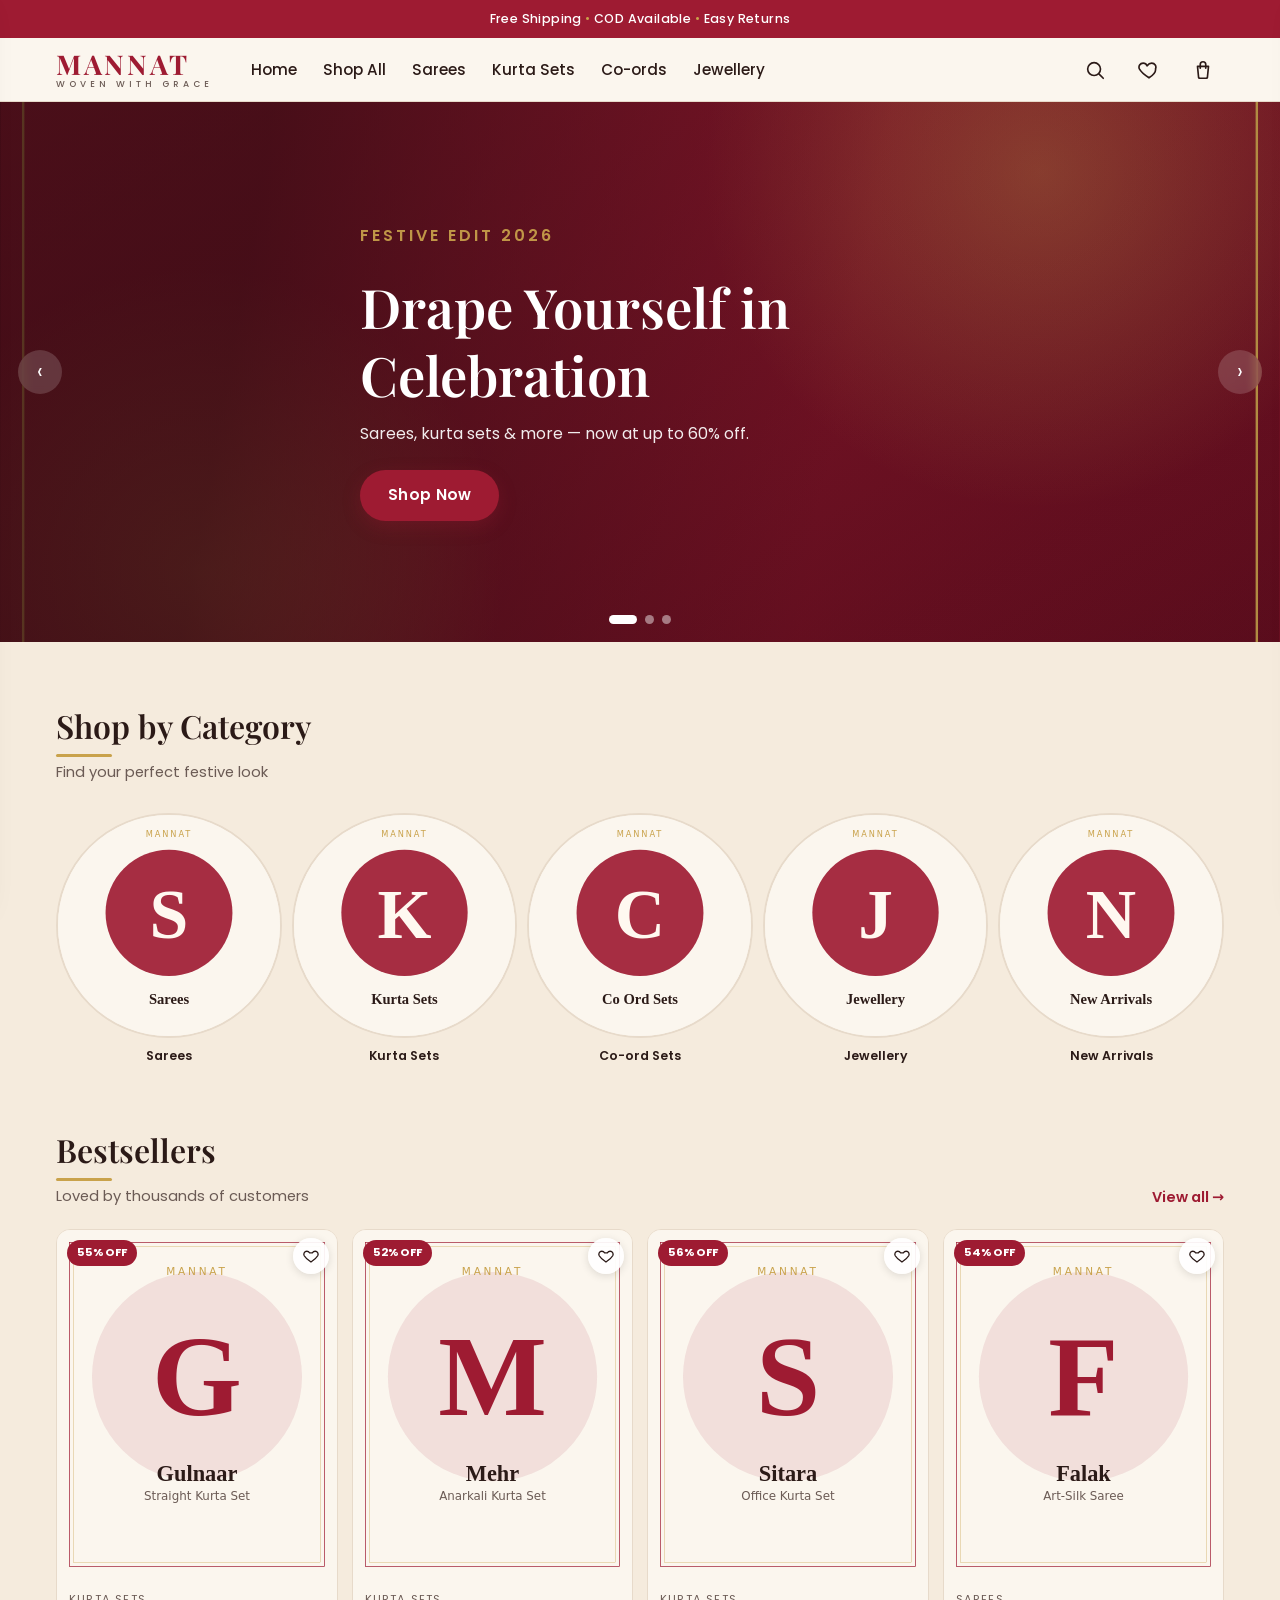
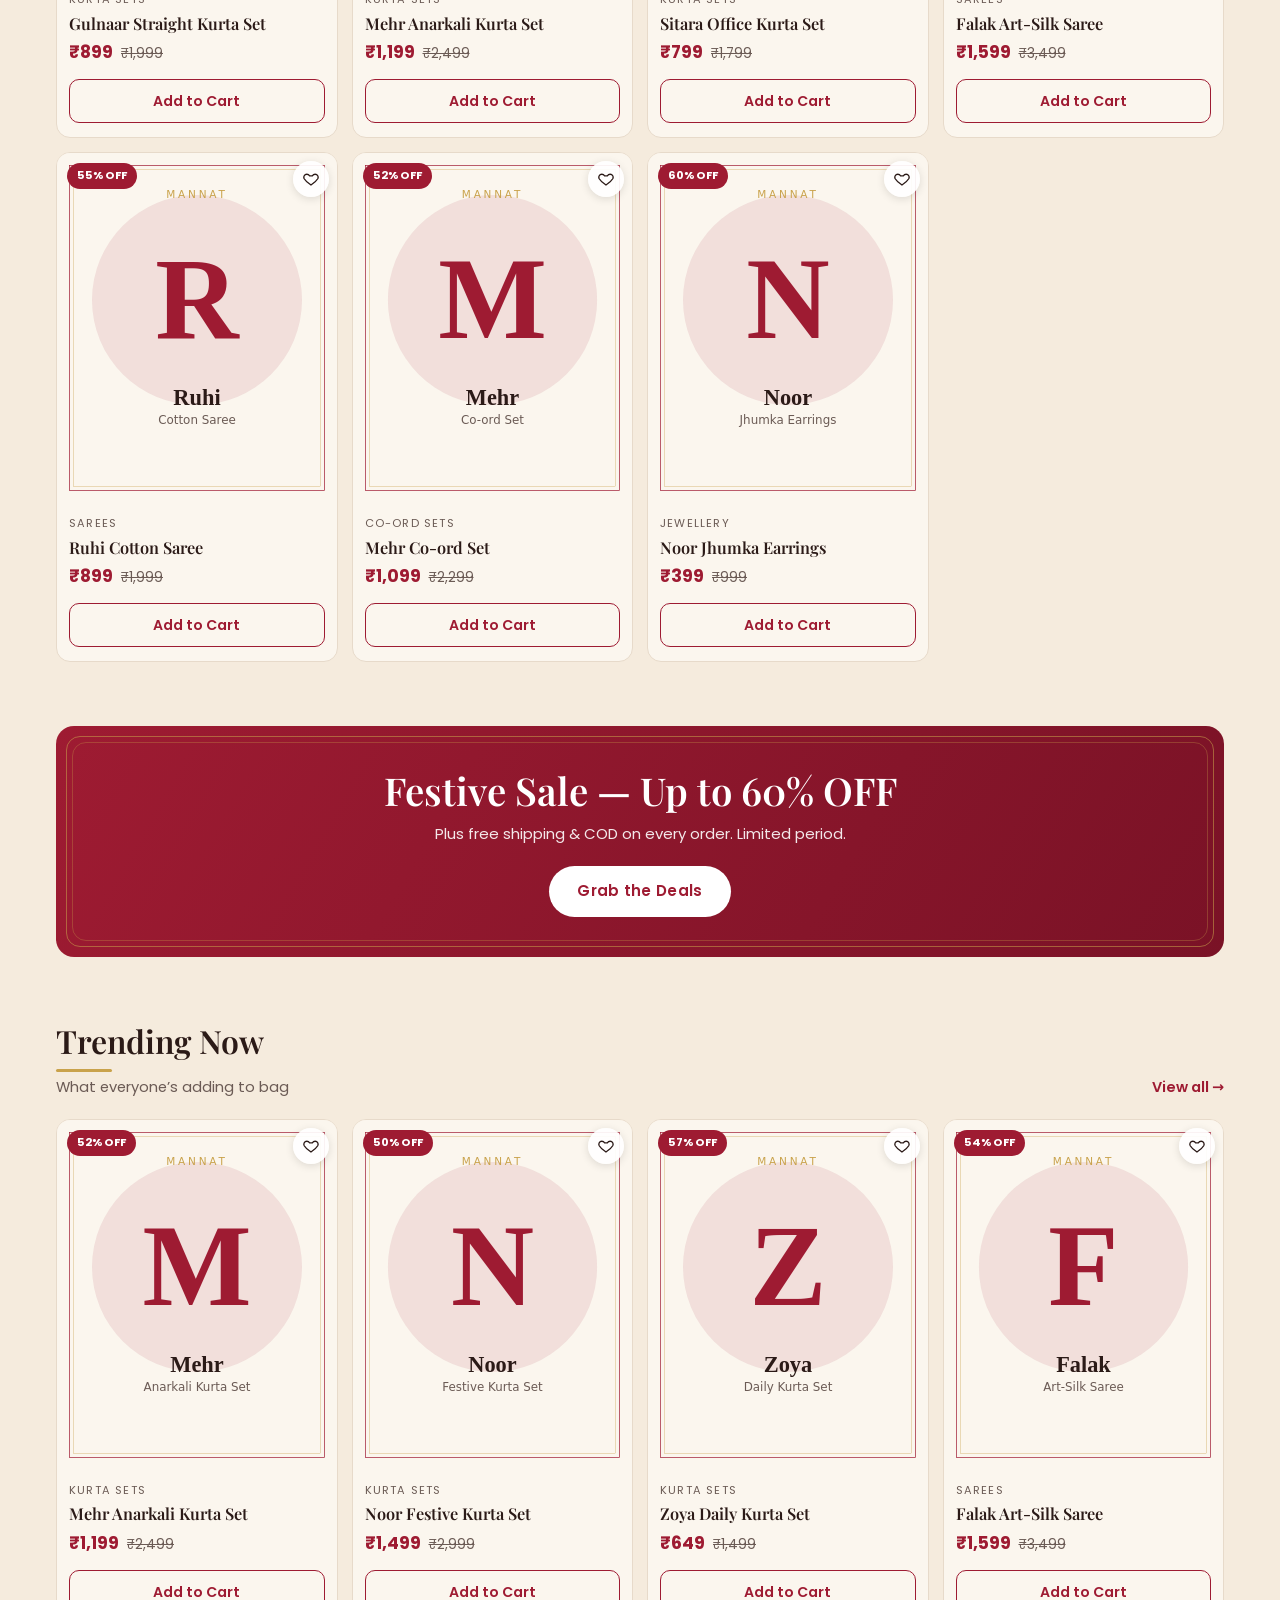
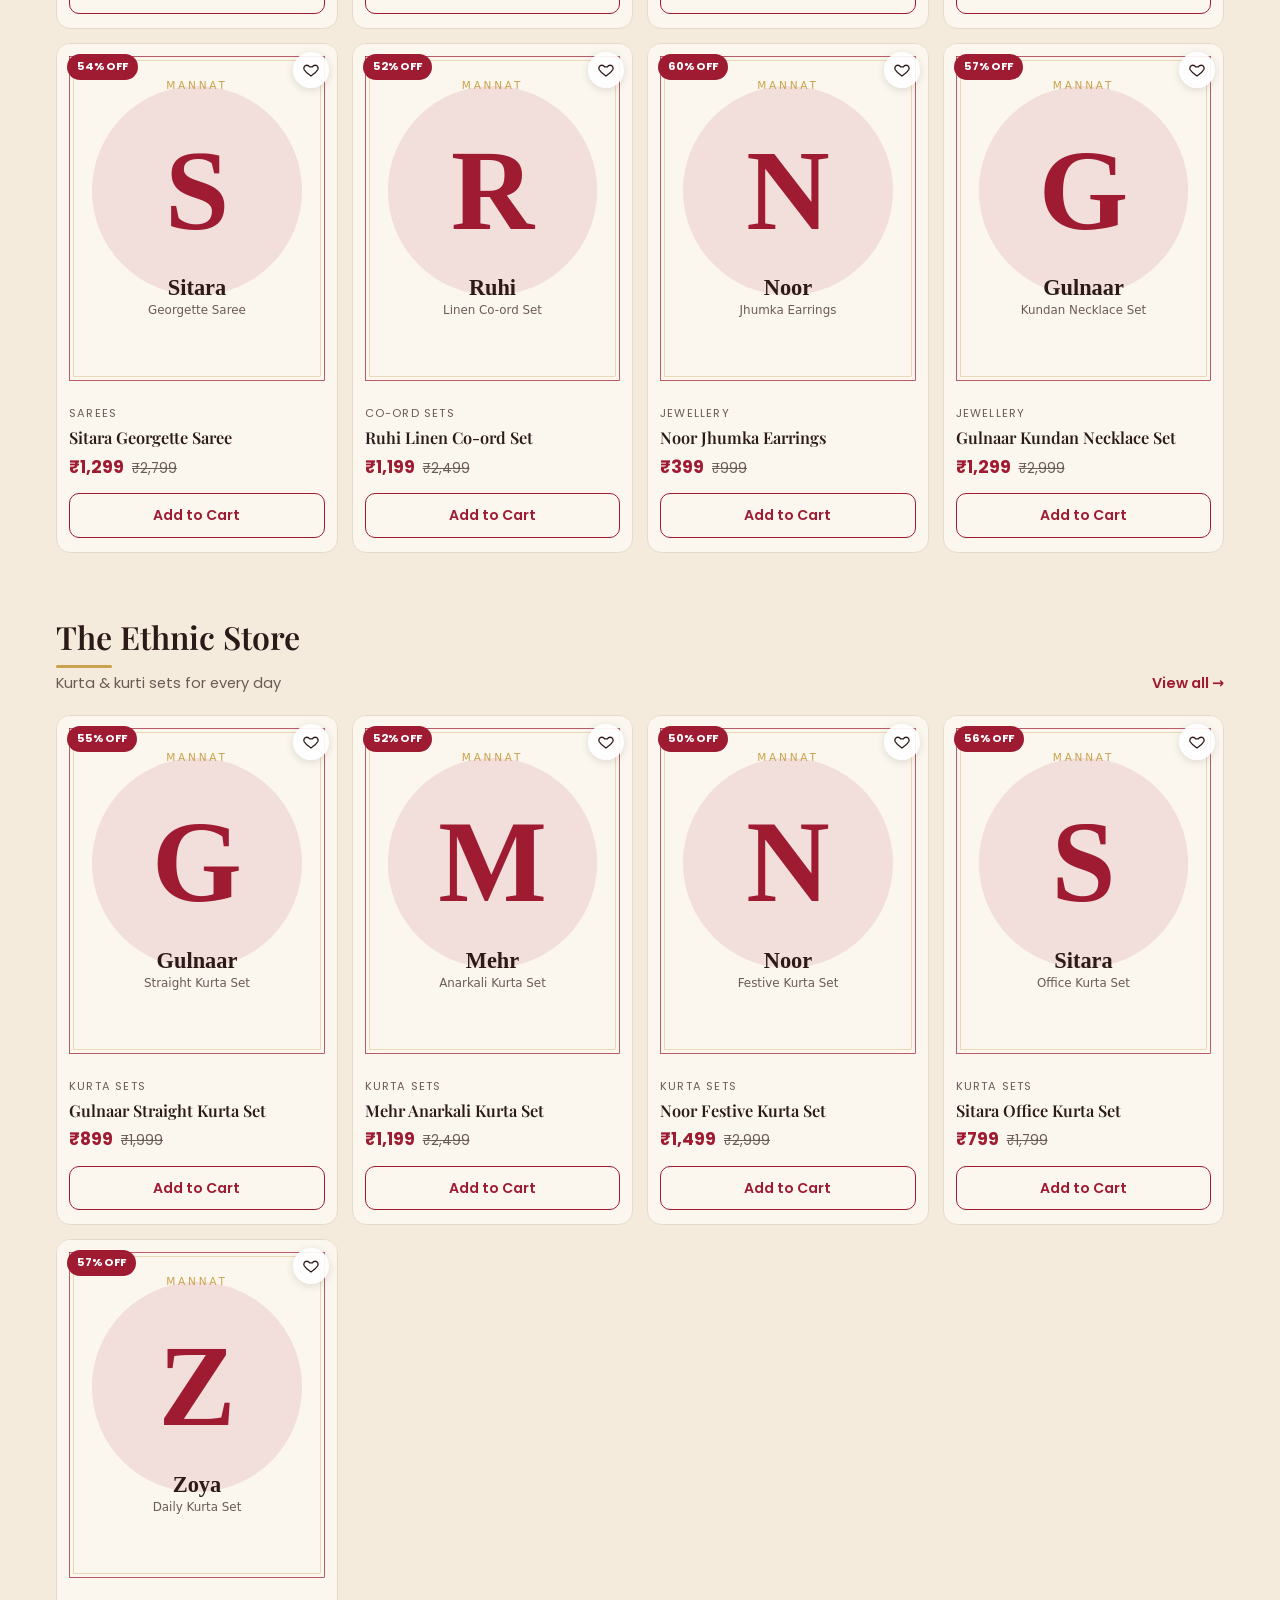
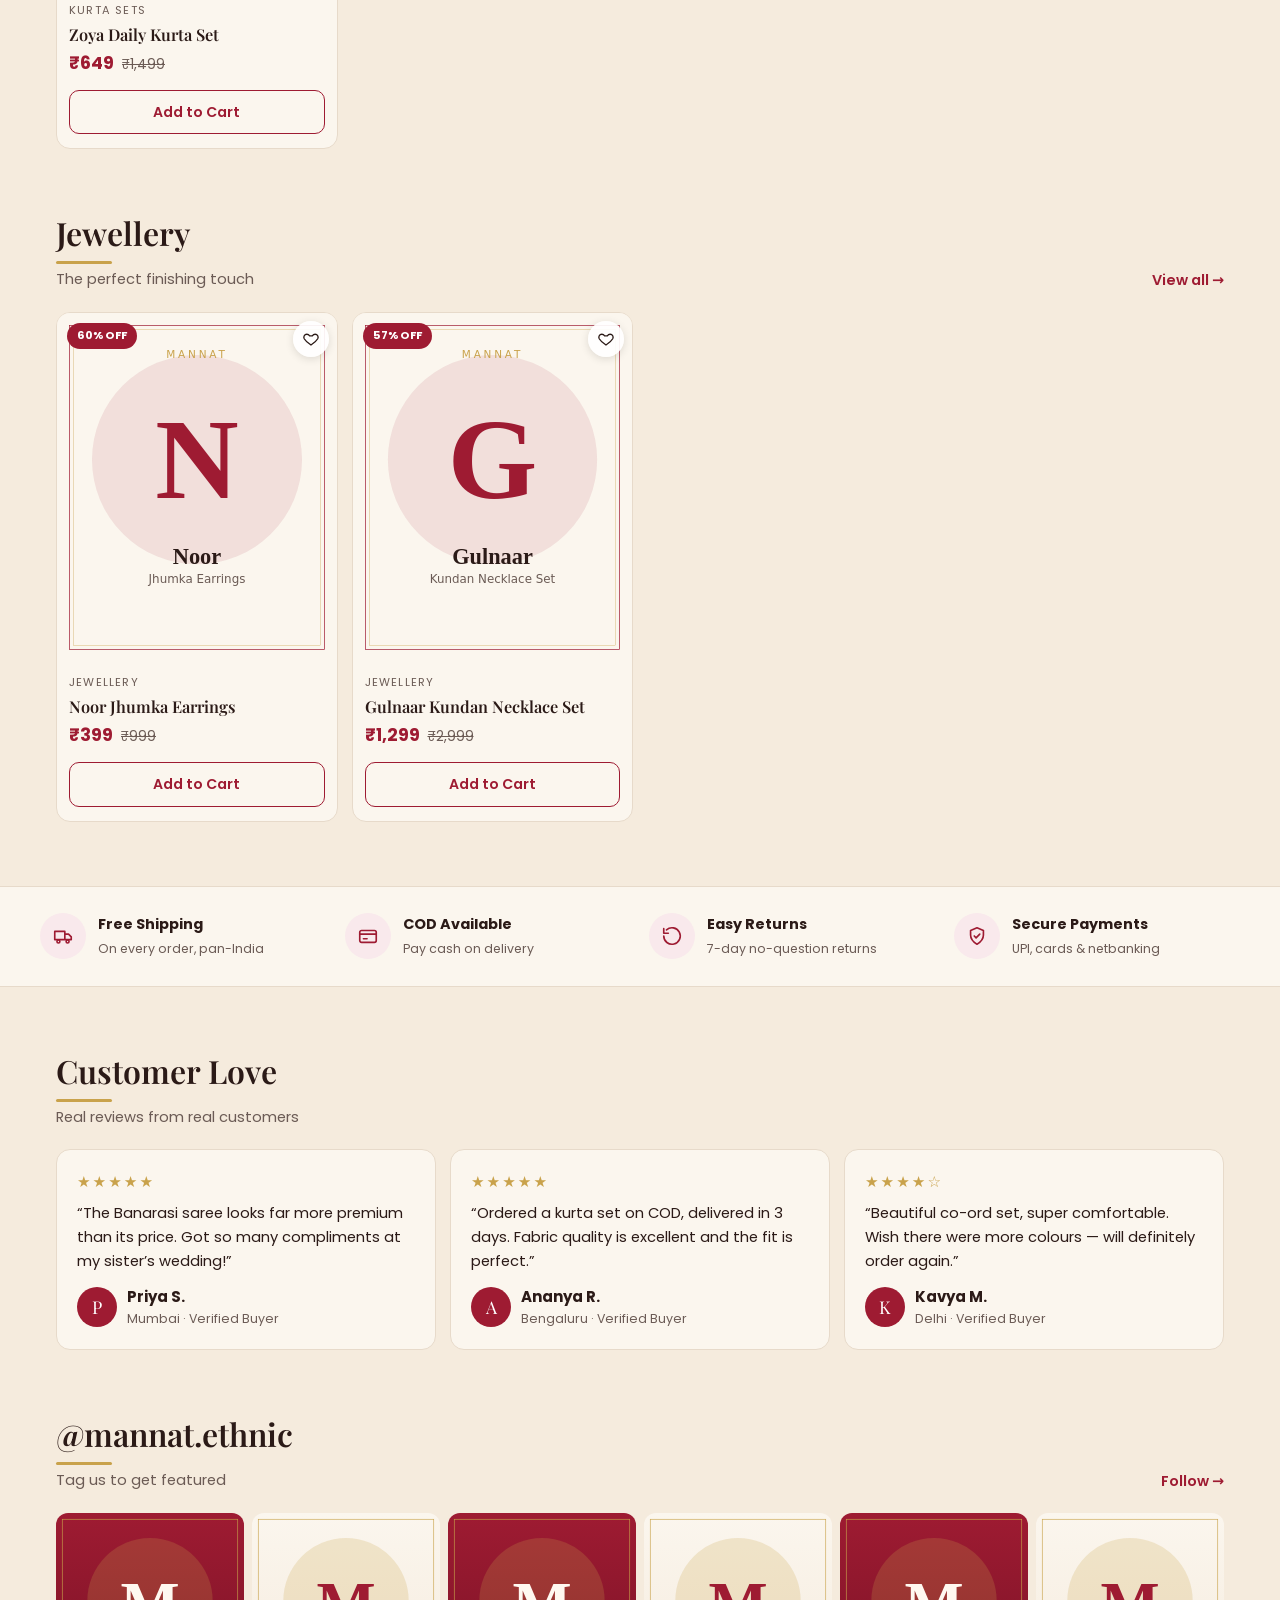
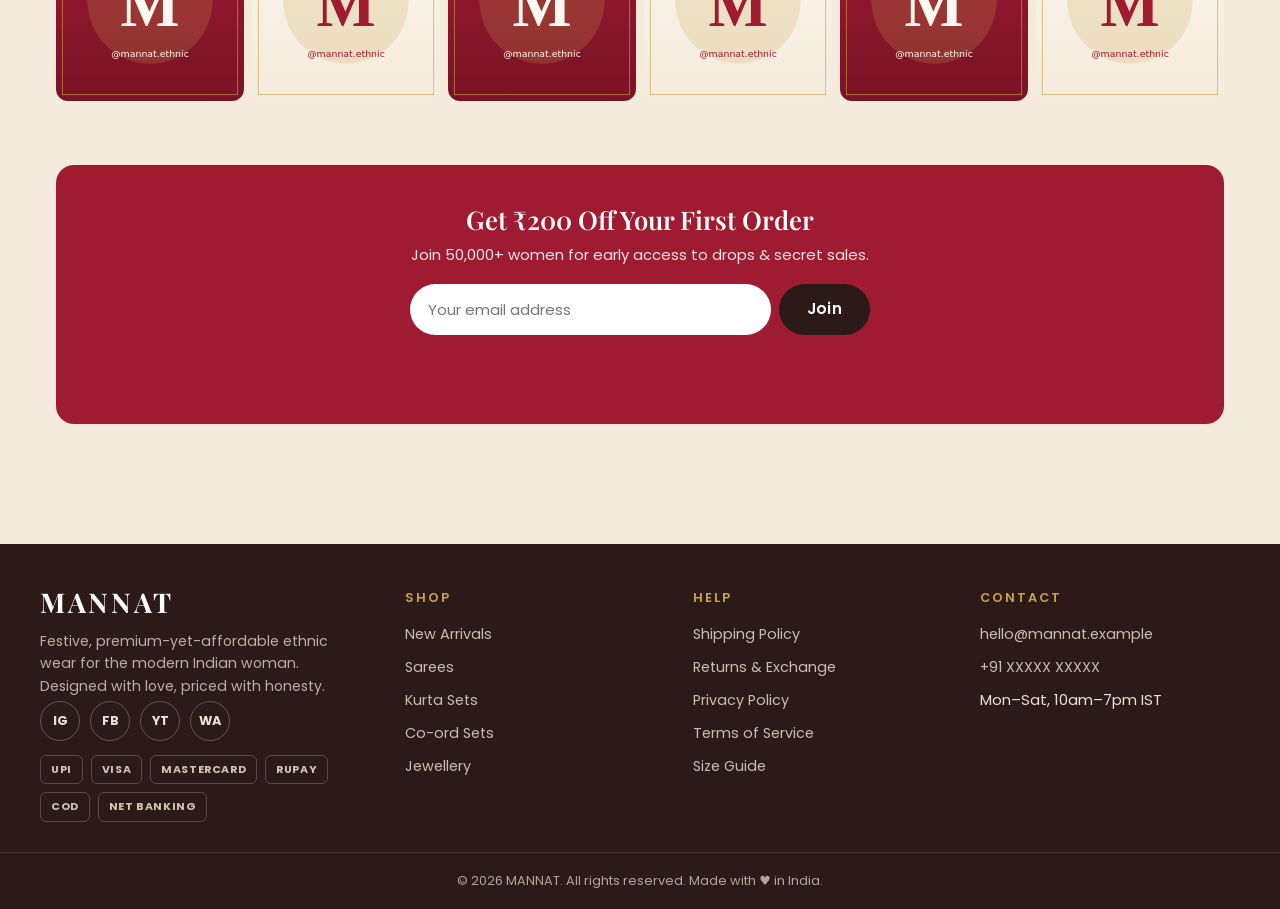
==== commit e0dc20c0: "MANNAT storefront v1: SVG placeholders + site updates" ====
--- a/index.html
+++ b/index.html
@@ -9,7 +9,7 @@
   <meta property="og:title" content="MANNAT — Woven with Grace">
   <meta property="og:description" content="Festive, premium-yet-affordable ethnic wear. Up to 60% off.">
   <meta property="og:type" content="website">
-  <meta property="og:image" content="assets/images/hero-1.jpg">
+  <meta property="og:image" content="assets/images/hero-1.svg">
   <meta name="theme-color" content="#9E1B32">
   <link rel="preconnect" href="https://fonts.googleapis.com">
   <link rel="preconnect" href="https://fonts.gstatic.com" crossorigin>
@@ -88,7 +88,7 @@
     <section class="hero" aria-label="Featured">
       <div class="hero-track" id="heroTrack">
         <div class="hero-slide">
-          <img class="bg" src="assets/images/hero-1.jpg" alt="Festive ethnic wear collection" fetchpriority="high">
+          <img class="bg" src="assets/images/hero-1.svg" alt="Festive ethnic wear collection" fetchpriority="high">
           <div class="wrap hero-copy">
             <p class="hero-kicker">Festive Edit 2026</p>
             <h1>Drape Yourself in Celebration</h1>
@@ -97,7 +97,7 @@
           </div>
         </div>
         <div class="hero-slide">
-          <img class="bg" src="assets/images/hero-2.jpg" alt="New ethnic wear arrivals" loading="lazy">
+          <img class="bg" src="assets/images/hero-2.svg" alt="New ethnic wear arrivals" loading="lazy">
           <div class="wrap hero-copy">
             <p class="hero-kicker">New Arrivals</p>
             <h1>Fresh Drops, Every Week</h1>
@@ -106,7 +106,7 @@
           </div>
         </div>
         <div class="hero-slide">
-          <img class="bg" src="assets/images/hero-3.jpg" alt="Gold jewellery collection" loading="lazy">
+          <img class="bg" src="assets/images/hero-3.svg" alt="Gold jewellery collection" loading="lazy">
           <div class="wrap hero-copy">
             <p class="hero-kicker">Jewellery Edit</p>
             <h1>Finishing Touches in Gold</h1>
@@ -127,11 +127,11 @@
           <div><h2>Shop by Category</h2><p class="section-sub">Find your perfect festive look</p></div>
         </div>
         <div class="cat-row reveal">
-          <a class="cat-tile" href="collections.html?category=Sarees"><span class="cat-img"><img src="assets/images/cat-sarees.jpg" alt="Sarees" loading="lazy"></span><span>Sarees</span></a>
-          <a class="cat-tile" href="collections.html?category=Kurta%20Sets"><span class="cat-img"><img src="assets/images/cat-kurta-sets.jpg" alt="Kurta Sets" loading="lazy"></span><span>Kurta Sets</span></a>
-          <a class="cat-tile" href="collections.html?category=Co-ord%20Sets"><span class="cat-img"><img src="assets/images/cat-co-ord-sets.jpg" alt="Co-ord Sets" loading="lazy"></span><span>Co-ord Sets</span></a>
-          <a class="cat-tile" href="collections.html?category=Jewellery"><span class="cat-img"><img src="assets/images/cat-jewellery.jpg" alt="Jewellery" loading="lazy"></span><span>Jewellery</span></a>
-          <a class="cat-tile" href="collections.html?tag=new"><span class="cat-img"><img src="assets/images/cat-new-arrivals.jpg" alt="New Arrivals" loading="lazy"></span><span>New Arrivals</span></a>
+          <a class="cat-tile" href="collections.html?category=Sarees"><span class="cat-img"><img src="assets/images/cat-sarees.svg" alt="Sarees" loading="lazy"></span><span>Sarees</span></a>
+          <a class="cat-tile" href="collections.html?category=Kurta%20Sets"><span class="cat-img"><img src="assets/images/cat-kurta-sets.svg" alt="Kurta Sets" loading="lazy"></span><span>Kurta Sets</span></a>
+          <a class="cat-tile" href="collections.html?category=Co-ord%20Sets"><span class="cat-img"><img src="assets/images/cat-co-ord-sets.svg" alt="Co-ord Sets" loading="lazy"></span><span>Co-ord Sets</span></a>
+          <a class="cat-tile" href="collections.html?category=Jewellery"><span class="cat-img"><img src="assets/images/cat-jewellery.svg" alt="Jewellery" loading="lazy"></span><span>Jewellery</span></a>
+          <a class="cat-tile" href="collections.html?tag=new"><span class="cat-img"><img src="assets/images/cat-new-arrivals.svg" alt="New Arrivals" loading="lazy"></span><span>New Arrivals</span></a>
         </div>
       </div>
     </section>
@@ -247,12 +247,12 @@
           <a class="view-all" href="#">Follow →</a>
         </div>
         <div class="insta-row reveal">
-          <a href="#" aria-label="Instagram post 1"><img src="assets/images/insta-1.jpg" alt="MANNAT community style 1" loading="lazy"></a>
-          <a href="#" aria-label="Instagram post 2"><img src="assets/images/insta-2.jpg" alt="MANNAT community style 2" loading="lazy"></a>
-          <a href="#" aria-label="Instagram post 3"><img src="assets/images/insta-3.jpg" alt="MANNAT community style 3" loading="lazy"></a>
-          <a href="#" aria-label="Instagram post 4"><img src="assets/images/insta-4.jpg" alt="MANNAT community style 4" loading="lazy"></a>
-          <a href="#" aria-label="Instagram post 5"><img src="assets/images/insta-5.jpg" alt="MANNAT community style 5" loading="lazy"></a>
-          <a href="#" aria-label="Instagram post 6"><img src="assets/images/insta-6.jpg" alt="MANNAT community style 6" loading="lazy"></a>
+          <a href="#" aria-label="Instagram post 1"><img src="assets/images/insta-1.svg" alt="MANNAT community style 1" loading="lazy"></a>
+          <a href="#" aria-label="Instagram post 2"><img src="assets/images/insta-2.svg" alt="MANNAT community style 2" loading="lazy"></a>
+          <a href="#" aria-label="Instagram post 3"><img src="assets/images/insta-3.svg" alt="MANNAT community style 3" loading="lazy"></a>
+          <a href="#" aria-label="Instagram post 4"><img src="assets/images/insta-4.svg" alt="MANNAT community style 4" loading="lazy"></a>
+          <a href="#" aria-label="Instagram post 5"><img src="assets/images/insta-5.svg" alt="MANNAT community style 5" loading="lazy"></a>
+          <a href="#" aria-label="Instagram post 6"><img src="assets/images/insta-6.svg" alt="MANNAT community style 6" loading="lazy"></a>
         </div>
       </div>
     </section>
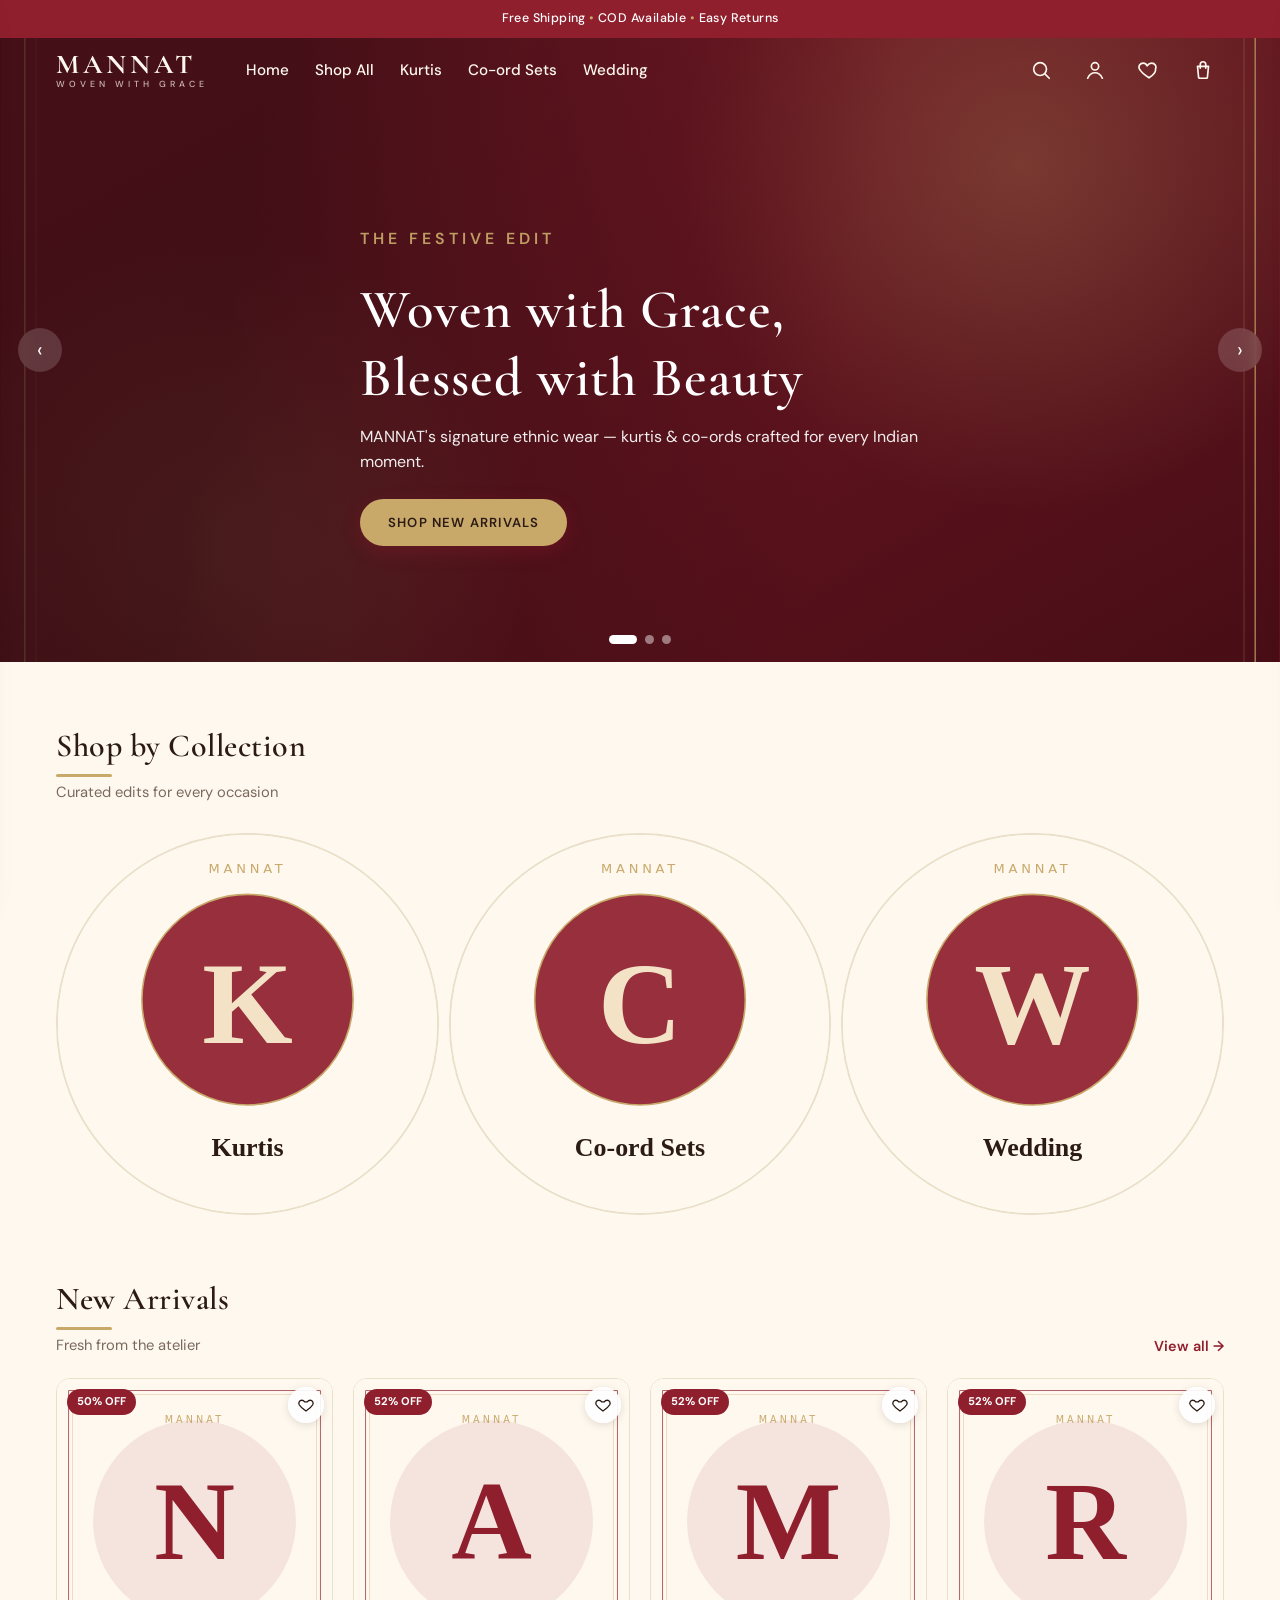
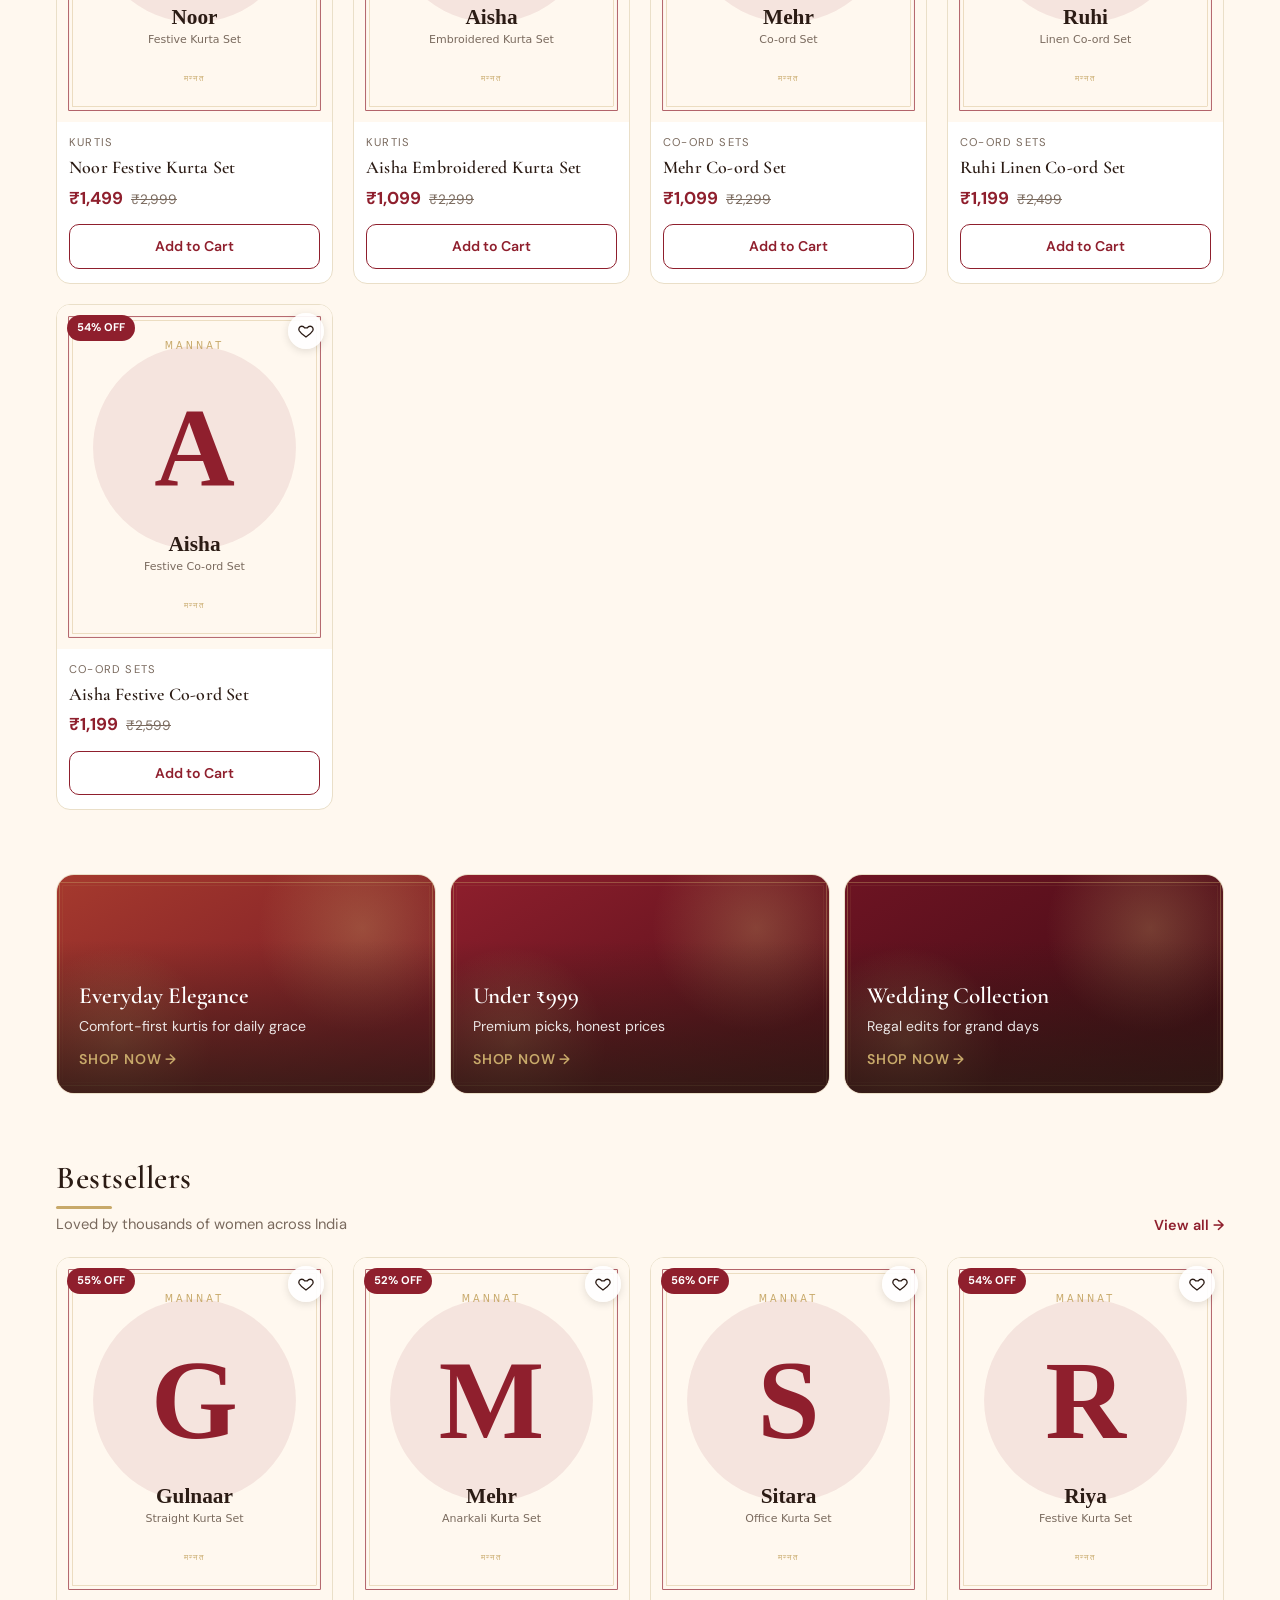
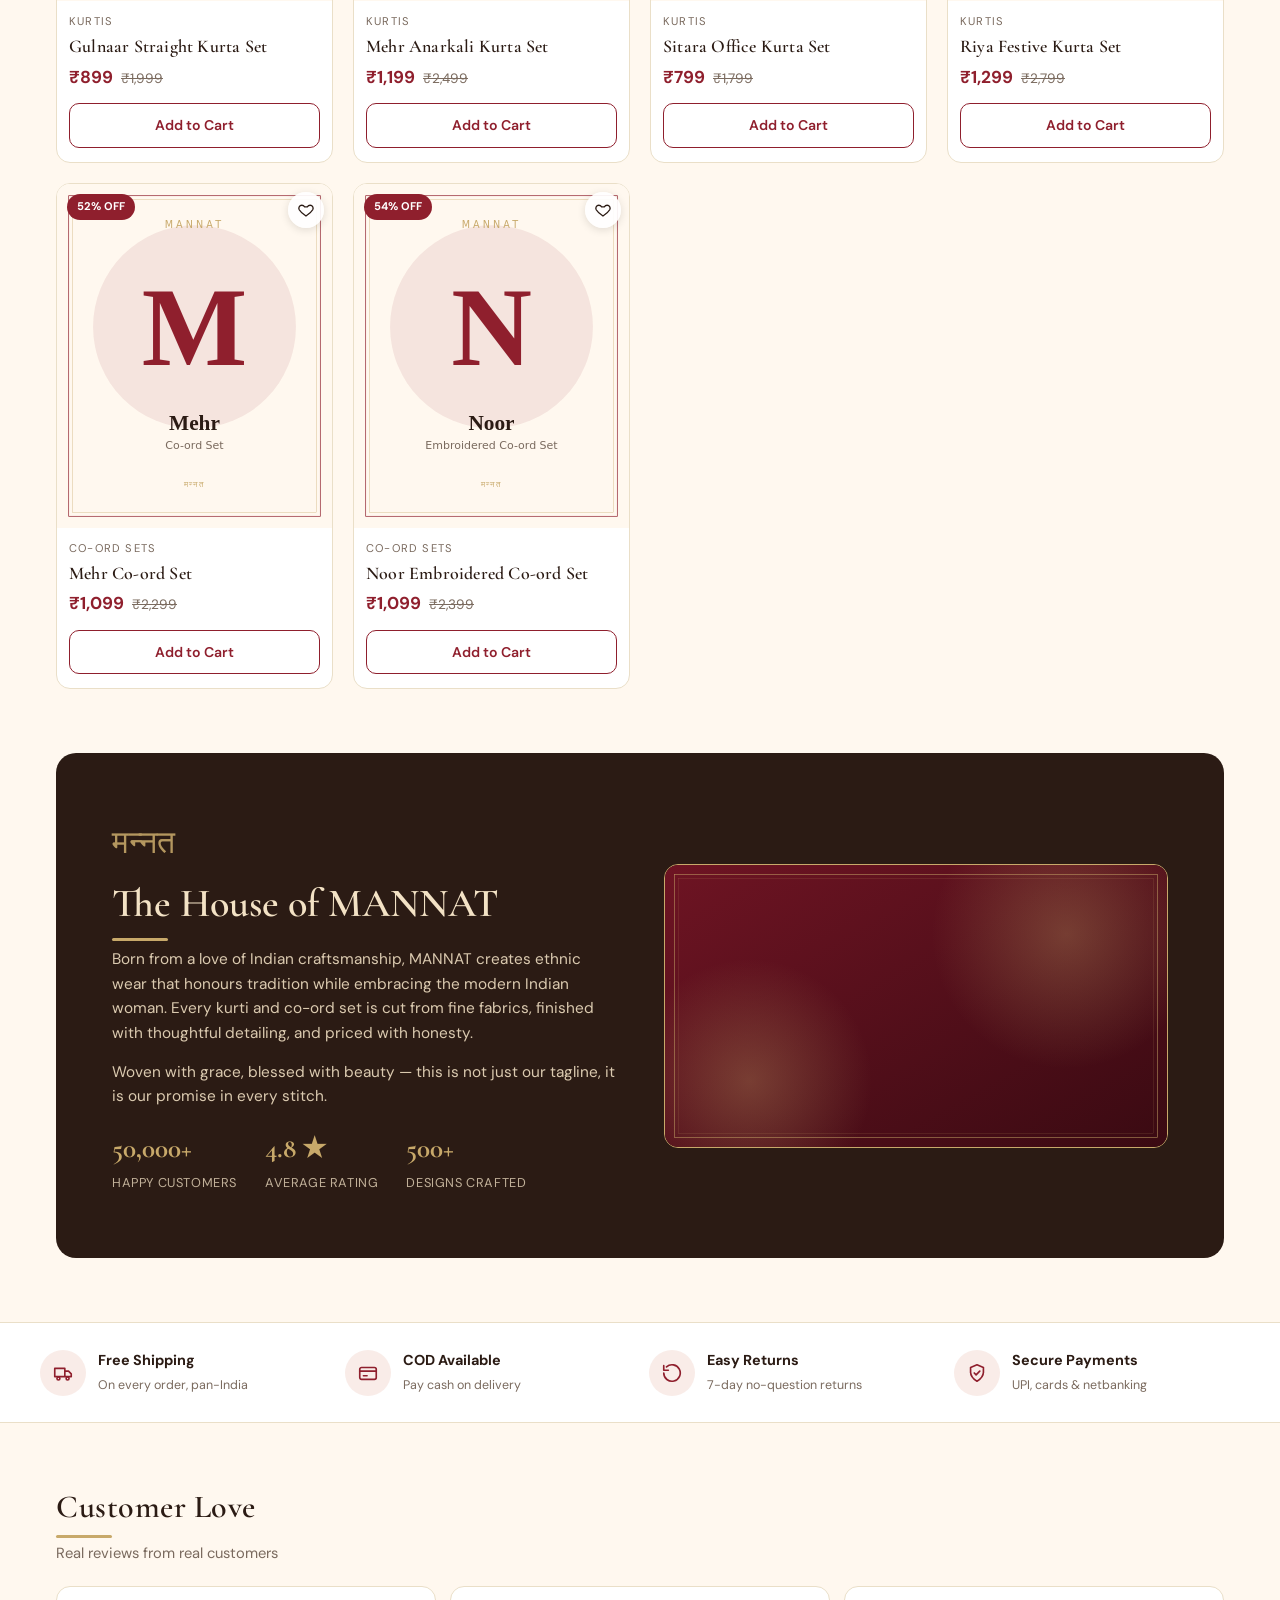
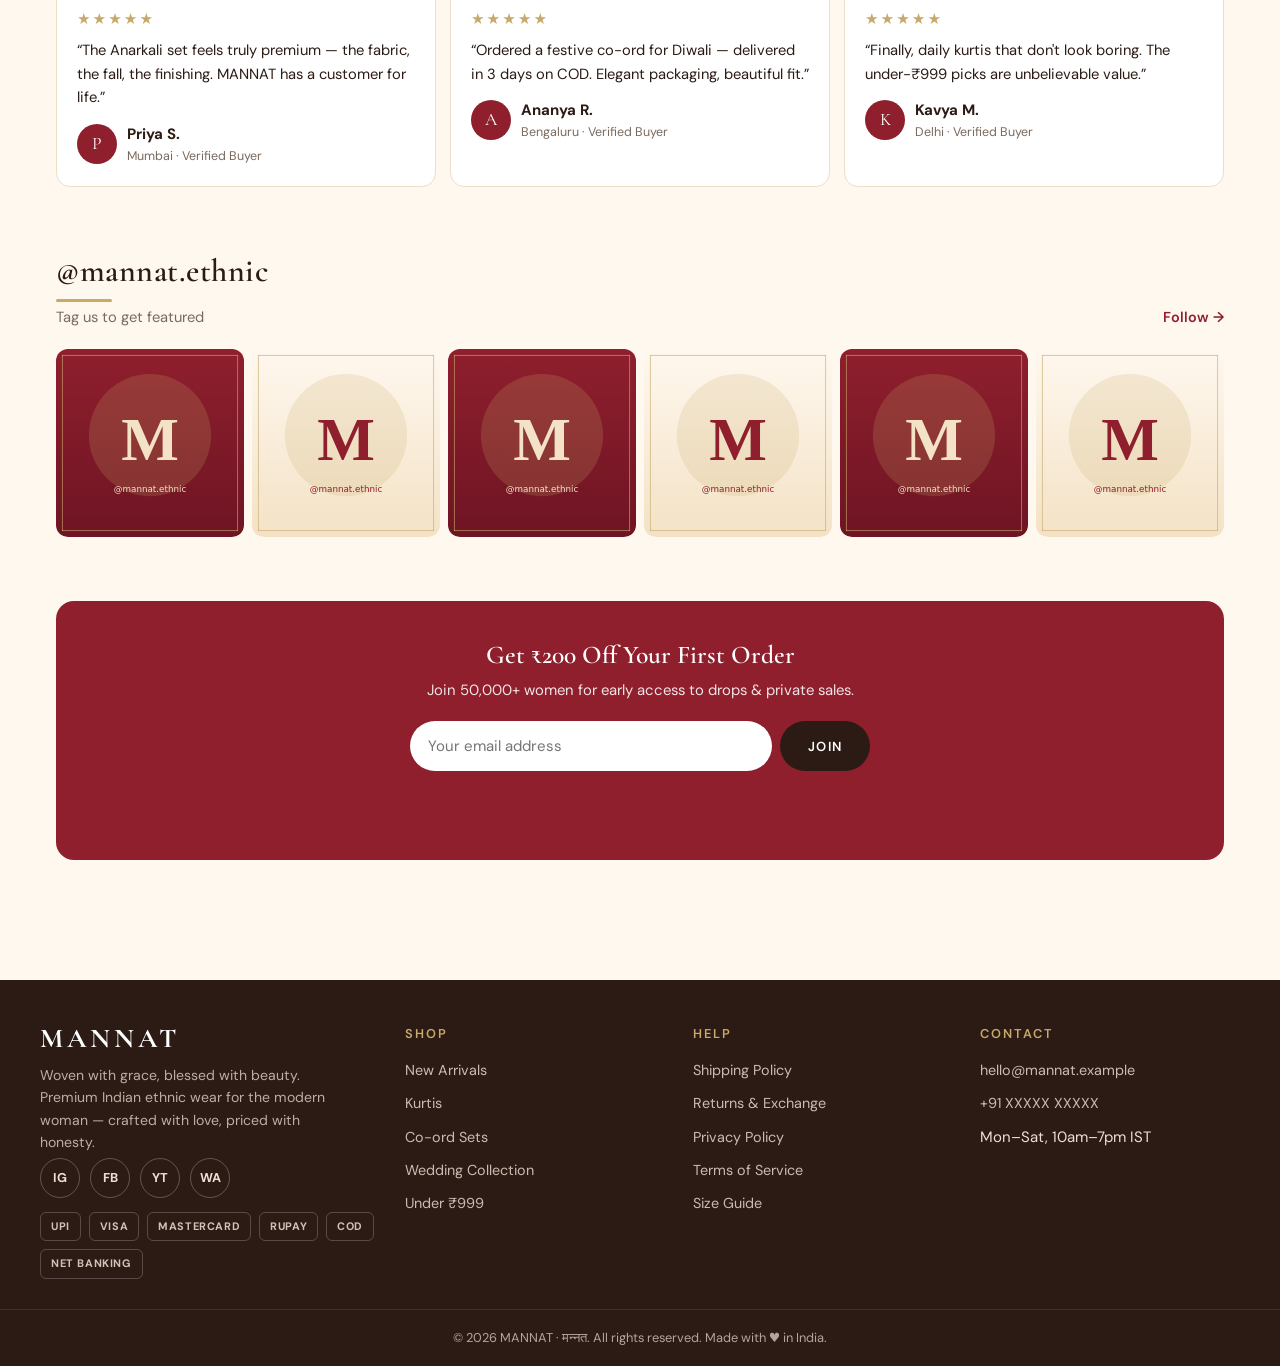
==== commit 37d254e9: "MANNAT v2: maroon/ivory/gold identity, new fonts, transparent hero header, Kurtis + Co-ord Sets only" ====
--- a/index.html
+++ b/index.html
@@ -4,21 +4,22 @@
   <meta charset="UTF-8">
   <meta name="viewport" content="width=device-width, initial-scale=1.0">
   <!-- ★ EDIT: page title & description for SEO -->
-  <title>MANNAT — Ethnic Wear for Women | Sarees, Kurta Sets, Co-ords</title>
-  <meta name="description" content="Shop MANNAT — festive yet affordable ethnic wear for women. Sarees, kurta sets, co-ord sets & jewellery. Free shipping, COD available, easy returns.">
-  <meta property="og:title" content="MANNAT — Woven with Grace">
-  <meta property="og:description" content="Festive, premium-yet-affordable ethnic wear. Up to 60% off.">
+  <title>MANNAT — Premium Indian Ethnic Wear for Women | Kurtis & Co-ord Sets</title>
+  <meta name="description" content="Shop MANNAT — premium Indian ethnic wear for women. Elegant kurtis, co-ord sets & wedding collection. Woven with grace, blessed with beauty. Free shipping, COD available.">
+  <meta property="og:title" content="MANNAT — Woven with Grace, Blessed with Beauty">
+  <meta property="og:description" content="Premium ethnic wear for the modern Indian woman. Kurtis, co-ord sets & wedding edits.">
   <meta property="og:type" content="website">
   <meta property="og:image" content="assets/images/hero-1.svg">
-  <meta name="theme-color" content="#9E1B32">
+  <meta name="theme-color" content="#8F1F2D">
   <link rel="preconnect" href="https://fonts.googleapis.com">
   <link rel="preconnect" href="https://fonts.gstatic.com" crossorigin>
-  <link href="https://fonts.googleapis.com/css2?family=Playfair+Display:wght@500;600;700&family=Poppins:wght@400;500;600;700&display=swap" rel="stylesheet">
+  <link href="https://fonts.googleapis.com/css2?family=Cormorant+Garamond:ital,wght@0,500;0,600;0,700;1,500&family=DM+Sans:wght@400;500;700&display=swap" rel="stylesheet">
   <link rel="stylesheet" href="css/style.css">
   <link rel="icon" href="data:image/svg+xml,<svg xmlns='http://www.w3.org/2000/svg' viewBox='0 0 100 100'><text y='.9em' font-size='90'>🌺</text></svg>">
   <script type="application/ld+json">
   {"@context":"https://schema.org","@type":"Organization","name":"MANNAT",
-   "description":"D2C ethnic wear for women — sarees, kurta sets, co-ord sets and jewellery."}
+   "slogan":"Woven with grace, blessed with beauty.",
+   "description":"Premium women's Indian ethnic wear — kurtis, co-ord sets and wedding collection."}
   </script>
 </head>
 <body data-page="home">
@@ -27,7 +28,7 @@
   <div class="announce"><span>Free Shipping</span><span>COD Available</span><span>Easy Returns</span></div>
 
   <!-- ★ HEADER -->
-  <header class="site-header">
+  <header class="site-header" id="siteHeader">
     <div class="wrap header-inner">
       <button class="icon-btn hamburger" id="menuOpen" aria-label="Open menu">
         <svg viewBox="0 0 24 24"><path d="M4 7h16M4 12h16M4 17h16"/></svg>
@@ -36,10 +37,9 @@
       <nav class="desktop-nav" aria-label="Primary">
         <a href="index.html">Home</a>
         <a href="collections.html">Shop All</a>
-        <a href="collections.html?category=Sarees">Sarees</a>
-        <a href="collections.html?category=Kurta%20Sets">Kurta Sets</a>
-        <a href="collections.html?category=Co-ord%20Sets">Co-ords</a>
-        <a href="collections.html?category=Jewellery">Jewellery</a>
+        <a href="collections.html?category=Kurtis">Kurtis</a>
+        <a href="collections.html?category=Co-ord%20Sets">Co-ord Sets</a>
+        <a href="collections.html?tag=wedding">Wedding</a>
       </nav>
       <div class="header-spacer"></div>
       <div class="search-wrap">
@@ -47,6 +47,9 @@
           <svg viewBox="0 0 24 24"><circle cx="11" cy="11" r="7"/><path d="M16.5 16.5L21 21"/></svg>
         </button>
       </div>
+      <a class="icon-btn" href="#" aria-label="Account">
+        <svg viewBox="0 0 24 24"><circle cx="12" cy="8" r="4"/><path d="M4 21c1.8-4 5-6 8-6s6.2 2 8 6"/></svg>
+      </a>
       <a class="icon-btn" href="collections.html?wishlist=1" aria-label="Wishlist">
         <svg viewBox="0 0 24 24"><path d="M12 20.5s-8-5.1-10.5-9.7C.2 7.9 2.2 4.5 5.6 4.5c2 0 3.6 1.2 4.4 2.9 1.2-1.7 3-2.9 5-2.9 3.4 0 5.4 3.4 4.1 6.3C20 15.4 12 20.5 12 20.5z"/></svg>
         <span class="count-badge" id="wishCount" hidden>0</span>
@@ -58,7 +61,7 @@
     </div>
     <div class="search-panel" id="searchPanel" hidden>
       <div class="wrap">
-        <input id="searchInput" type="search" placeholder="Search kurtas, sarees, jewellery…" aria-label="Search products" autocomplete="off">
+        <input id="searchInput" type="search" placeholder="Search kurtis, co-ord sets…" aria-label="Search products" autocomplete="off">
         <div class="search-suggest" id="searchSuggest" role="listbox"></div>
       </div>
     </div>
@@ -74,10 +77,9 @@
     <nav>
       <a href="index.html">Home</a>
       <a href="collections.html">Shop All</a>
-      <a class="cat-link" href="collections.html?category=Sarees">Sarees</a>
-      <a class="cat-link" href="collections.html?category=Kurta%20Sets">Kurta Sets</a>
+      <a class="cat-link" href="collections.html?category=Kurtis">Kurtis</a>
       <a class="cat-link" href="collections.html?category=Co-ord%20Sets">Co-ord Sets</a>
-      <a class="cat-link" href="collections.html?category=Jewellery">Jewellery</a>
+      <a class="cat-link" href="collections.html?tag=wedding">Wedding Collection</a>
       <a href="collections.html?tag=new">✨ New Arrivals</a>
       <a href="collections.html?wishlist=1">♡ My Wishlist</a>
     </nav>
@@ -88,30 +90,30 @@
     <section class="hero" aria-label="Featured">
       <div class="hero-track" id="heroTrack">
         <div class="hero-slide">
-          <img class="bg" src="assets/images/hero-1.svg" alt="Festive ethnic wear collection" fetchpriority="high">
+          <img class="bg" src="assets/images/hero-1.svg" alt="MANNAT festive ethnic wear" fetchpriority="high">
           <div class="wrap hero-copy">
-            <p class="hero-kicker">Festive Edit 2026</p>
-            <h1>Drape Yourself in Celebration</h1>
-            <p>Sarees, kurta sets &amp; more — now at up to 60% off.</p>
-            <a class="btn" href="collections.html">Shop Now</a>
+            <p class="hero-kicker">The Festive Edit</p>
+            <h1>Woven with Grace,<br>Blessed with Beauty</h1>
+            <p>MANNAT's signature ethnic wear — kurtis &amp; co-ords crafted for every Indian moment.</p>
+            <a class="btn" href="collections.html?tag=new">Shop New Arrivals</a>
           </div>
         </div>
         <div class="hero-slide">
-          <img class="bg" src="assets/images/hero-2.svg" alt="New ethnic wear arrivals" loading="lazy">
+          <img class="bg" src="assets/images/hero-2.svg" alt="MANNAT wedding collection" loading="lazy">
           <div class="wrap hero-copy">
-            <p class="hero-kicker">New Arrivals</p>
-            <h1>Fresh Drops, Every Week</h1>
-            <p>Co-ord sets &amp; kurtas in sizes S to XXL.</p>
-            <a class="btn" href="collections.html?tag=new">Explore New</a>
+            <p class="hero-kicker">Wedding Season</p>
+            <h1>Regal Maroons for Grand Celebrations</h1>
+            <p>Anarkalis, festive kurtis &amp; co-ords — now at up to 50% off.</p>
+            <a class="btn" href="collections.html?tag=wedding">Shop Wedding</a>
           </div>
         </div>
         <div class="hero-slide">
-          <img class="bg" src="assets/images/hero-3.svg" alt="Gold jewellery collection" loading="lazy">
+          <img class="bg" src="assets/images/hero-3.svg" alt="MANNAT everyday elegance" loading="lazy">
           <div class="wrap hero-copy">
-            <p class="hero-kicker">Jewellery Edit</p>
-            <h1>Finishing Touches in Gold</h1>
-            <p>Jhumkas &amp; kundan sets starting at just ₹399.</p>
-            <a class="btn" href="collections.html?category=Jewellery">Shop Jewellery</a>
+            <p class="hero-kicker">Everyday Elegance</p>
+            <h1>Comfort Meets Craft</h1>
+            <p>Daily kurtis &amp; co-ords, starting under ₹999.</p>
+            <a class="btn" href="collections.html?tag=under999">Shop Under ₹999</a>
           </div>
         </div>
       </div>
@@ -120,18 +122,47 @@
       <div class="hero-dots" id="heroDots" role="tablist" aria-label="Slide navigation"></div>
     </section>
 
-    <!-- ★ CATEGORY TILES -->
+    <!-- ★ SHOP BY COLLECTION -->
     <section class="section">
       <div class="wrap">
         <div class="section-head reveal">
-          <div><h2>Shop by Category</h2><p class="section-sub">Find your perfect festive look</p></div>
-        </div>
-        <div class="cat-row reveal">
-          <a class="cat-tile" href="collections.html?category=Sarees"><span class="cat-img"><img src="assets/images/cat-sarees.svg" alt="Sarees" loading="lazy"></span><span>Sarees</span></a>
-          <a class="cat-tile" href="collections.html?category=Kurta%20Sets"><span class="cat-img"><img src="assets/images/cat-kurta-sets.svg" alt="Kurta Sets" loading="lazy"></span><span>Kurta Sets</span></a>
-          <a class="cat-tile" href="collections.html?category=Co-ord%20Sets"><span class="cat-img"><img src="assets/images/cat-co-ord-sets.svg" alt="Co-ord Sets" loading="lazy"></span><span>Co-ord Sets</span></a>
-          <a class="cat-tile" href="collections.html?category=Jewellery"><span class="cat-img"><img src="assets/images/cat-jewellery.svg" alt="Jewellery" loading="lazy"></span><span>Jewellery</span></a>
-          <a class="cat-tile" href="collections.html?tag=new"><span class="cat-img"><img src="assets/images/cat-new-arrivals.svg" alt="New Arrivals" loading="lazy"></span><span>New Arrivals</span></a>
+          <div><h2>Shop by Collection</h2><p class="section-sub">Curated edits for every occasion</p></div>
+        </div>
+        <div class="cat-row reveal" style="grid-template-columns:repeat(3,1fr)">
+          <a class="cat-tile" href="collections.html?category=Kurtis"><span class="cat-img"><img src="assets/images/cat-kurtis.svg" alt="Kurtis" loading="lazy"></span></a>
+          <a class="cat-tile" href="collections.html?category=Co-ord%20Sets"><span class="cat-img"><img src="assets/images/cat-co-ord-sets.svg" alt="Co-ord Sets" loading="lazy"></span></a>
+          <a class="cat-tile" href="collections.html?tag=wedding"><span class="cat-img"><img src="assets/images/cat-wedding.svg" alt="Wedding Collection" loading="lazy"></span></a>
+        </div>
+      </div>
+    </section>
+
+    <!-- ★ NEW ARRIVALS -->
+    <section class="section" style="padding-top:0">
+      <div class="wrap">
+        <div class="section-head reveal">
+          <div><h2>New Arrivals</h2><p class="section-sub">Fresh from the atelier</p></div>
+          <a class="view-all" href="collections.html?tag=new">View all →</a>
+        </div>
+        <div class="product-grid" id="gridNew" data-skeleton></div>
+      </div>
+    </section>
+
+    <!-- ★ PROMO COLLECTION CARDS -->
+    <section class="section" style="padding-top:0">
+      <div class="wrap">
+        <div class="promo-cards reveal">
+          <a class="promo-card" href="collections.html?tag=everyday">
+            <img src="assets/images/hero-3.svg" alt="Everyday Elegance" loading="lazy">
+            <div><h3>Everyday Elegance</h3><p>Comfort-first kurtis for daily grace</p><span class="cta">SHOP NOW →</span></div>
+          </a>
+          <a class="promo-card" href="collections.html?tag=under999">
+            <img src="assets/images/hero-1.svg" alt="Under 999" loading="lazy">
+            <div><h3>Under ₹999</h3><p>Premium picks, honest prices</p><span class="cta">SHOP NOW →</span></div>
+          </a>
+          <a class="promo-card" href="collections.html?tag=wedding">
+            <img src="assets/images/hero-2.svg" alt="Wedding Collection" loading="lazy">
+            <div><h3>Wedding Collection</h3><p>Regal edits for grand days</p><span class="cta">SHOP NOW →</span></div>
+          </a>
         </div>
       </div>
     </section>
@@ -140,54 +171,34 @@
     <section class="section" style="padding-top:0">
       <div class="wrap">
         <div class="section-head reveal">
-          <div><h2>Bestsellers</h2><p class="section-sub">Loved by thousands of customers</p></div>
+          <div><h2>Bestsellers</h2><p class="section-sub">Loved by thousands of women across India</p></div>
           <a class="view-all" href="collections.html">View all →</a>
         </div>
-        <div class="rail" id="railBestsellers" data-skeleton></div>
-      </div>
-    </section>
-
-    <!-- ★ PROMO BANNER -->
-    <section class="section" style="padding-top:0">
-      <div class="wrap">
-        <div class="promo reveal">
-          <h2>Festive Sale — Up to 60% OFF</h2>
-          <p>Plus free shipping &amp; COD on every order. Limited period.</p>
-          <a class="btn" href="collections.html">Grab the Deals</a>
-        </div>
-      </div>
-    </section>
-
-    <!-- ★ TRENDING -->
-    <section class="section" style="padding-top:0">
-      <div class="wrap">
-        <div class="section-head reveal">
-          <div><h2>Trending Now</h2><p class="section-sub">What everyone’s adding to bag</p></div>
-          <a class="view-all" href="collections.html">View all →</a>
-        </div>
-        <div class="rail" id="railTrending" data-skeleton></div>
-      </div>
-    </section>
-
-    <!-- ★ ETHNIC STORE -->
-    <section class="section" style="padding-top:0">
-      <div class="wrap">
-        <div class="section-head reveal">
-          <div><h2>The Ethnic Store</h2><p class="section-sub">Kurta &amp; kurti sets for every day</p></div>
-          <a class="view-all" href="collections.html?category=Kurta%20Sets">View all →</a>
-        </div>
-        <div class="rail" id="railEthnic" data-skeleton></div>
-      </div>
-    </section>
-
-    <!-- ★ JEWELLERY -->
-    <section class="section" style="padding-top:0">
-      <div class="wrap">
-        <div class="section-head reveal">
-          <div><h2>Jewellery</h2><p class="section-sub">The perfect finishing touch</p></div>
-          <a class="view-all" href="collections.html?category=Jewellery">View all →</a>
-        </div>
-        <div class="rail" id="railJewellery" data-skeleton></div>
+        <div class="product-grid" id="gridBestsellers" data-skeleton></div>
+      </div>
+    </section>
+
+    <!-- ★ BRAND STORY -->
+    <section class="section" style="padding-top:0">
+      <div class="wrap">
+        <div class="story reveal">
+          <div class="story-grid">
+            <div>
+              <p class="hindi">मन्नत</p>
+              <h2>The House of MANNAT</h2>
+              <p>Born from a love of Indian craftsmanship, MANNAT creates ethnic wear that honours tradition while embracing the modern Indian woman. Every kurti and co-ord set is cut from fine fabrics, finished with thoughtful detailing, and priced with honesty.</p>
+              <p>Woven with grace, blessed with beauty — this is not just our tagline, it is our promise in every stitch.</p>
+              <div class="story-stats">
+                <div><b>50,000+</b><span>HAPPY CUSTOMERS</span></div>
+                <div><b>4.8 ★</b><span>AVERAGE RATING</span></div>
+                <div><b>500+</b><span>DESIGNS CRAFTED</span></div>
+              </div>
+            </div>
+            <div>
+              <img src="assets/images/hero-2.svg" alt="MANNAT brand story" loading="lazy" style="border-radius:14px;border:1px solid var(--gold)">
+            </div>
+          </div>
+        </div>
       </div>
     </section>
 
@@ -222,17 +233,17 @@
         <div class="rev-grid">
           <div class="rev-card reveal">
             <div class="rev-stars">★★★★★</div>
-            <p>“The Banarasi saree looks far more premium than its price. Got so many compliments at my sister’s wedding!”</p>
+            <p>“The Anarkali set feels truly premium — the fabric, the fall, the finishing. MANNAT has a customer for life.”</p>
             <div class="rev-who"><span class="rev-ava">P</span><div><b>Priya S.</b><small>Mumbai · Verified Buyer</small></div></div>
           </div>
           <div class="rev-card reveal">
             <div class="rev-stars">★★★★★</div>
-            <p>“Ordered a kurta set on COD, delivered in 3 days. Fabric quality is excellent and the fit is perfect.”</p>
+            <p>“Ordered a festive co-ord for Diwali — delivered in 3 days on COD. Elegant packaging, beautiful fit.”</p>
             <div class="rev-who"><span class="rev-ava">A</span><div><b>Ananya R.</b><small>Bengaluru · Verified Buyer</small></div></div>
           </div>
           <div class="rev-card reveal">
-            <div class="rev-stars">★★★★☆</div>
-            <p>“Beautiful co-ord set, super comfortable. Wish there were more colours — will definitely order again.”</p>
+            <div class="rev-stars">★★★★★</div>
+            <p>“Finally, daily kurtis that don't look boring. The under-₹999 picks are unbelievable value.”</p>
             <div class="rev-who"><span class="rev-ava">K</span><div><b>Kavya M.</b><small>Delhi · Verified Buyer</small></div></div>
           </div>
         </div>
@@ -262,7 +273,7 @@
       <div class="wrap">
         <div class="newsletter reveal">
           <h2>Get ₹200 Off Your First Order</h2>
-          <p>Join 50,000+ women for early access to drops &amp; secret sales.</p>
+          <p>Join 50,000+ women for early access to drops &amp; private sales.</p>
           <form class="nl-form" id="nlForm" novalidate>
             <input id="nlEmail" type="email" placeholder="Your email address" aria-label="Email address" required>
             <button class="btn" type="submit">Join</button>
@@ -278,7 +289,7 @@
     <div class="wrap footer-grid">
       <div class="footer-brand">
         <span class="logo">MANNAT</span>
-        <p>Festive, premium-yet-affordable ethnic wear for the modern Indian woman. Designed with love, priced with honesty.</p>
+        <p>Woven with grace, blessed with beauty. Premium Indian ethnic wear for the modern woman — crafted with love, priced with honesty.</p>
         <div class="social-row">
           <a href="#" aria-label="Instagram">IG</a>
           <a href="#" aria-label="Facebook">FB</a>
@@ -293,10 +304,10 @@
         <p class="f-title">Shop</p>
         <ul>
           <li><a href="collections.html?tag=new">New Arrivals</a></li>
-          <li><a href="collections.html?category=Sarees">Sarees</a></li>
-          <li><a href="collections.html?category=Kurta%20Sets">Kurta Sets</a></li>
+          <li><a href="collections.html?category=Kurtis">Kurtis</a></li>
           <li><a href="collections.html?category=Co-ord%20Sets">Co-ord Sets</a></li>
-          <li><a href="collections.html?category=Jewellery">Jewellery</a></li>
+          <li><a href="collections.html?tag=wedding">Wedding Collection</a></li>
+          <li><a href="collections.html?tag=under999">Under ₹999</a></li>
         </ul>
       </div>
       <div>
@@ -318,7 +329,7 @@
         </ul>
       </div>
     </div>
-    <div class="footer-bottom"><div class="wrap">© <span id="year">2026</span> MANNAT. All rights reserved. Made with ♥ in India.</div></div>
+    <div class="footer-bottom"><div class="wrap">© <span id="year">2026</span> MANNAT · मन्नत. All rights reserved. Made with ♥ in India.</div></div>
   </footer>
 
   <script src="js/cart.js"></script>
--- a/css/style.css
+++ b/css/style.css
@@ -8,21 +8,21 @@
    Change these variables to re-theme the entire store in one place.
    ========================================================================== */
 :root {
-  --cherry: #9E1B32;          /* primary brand color */
-  --cherry-dark: #7A1226;     /* hover / darker shade */
-  --cherry-soft: #F9E9EC;     /* light cherry tint for badges */
-  --beige: #F5EBDD;           /* page background */
-  --beige-light: #FBF6EE;     /* cards / light sections */
-  --ink: #2B1A17;             /* main text */
-  --muted: #6B5B55;           /* secondary text */
-  --gold: #C9A24B;            /* badges & dividers ONLY */
+  --maroon: #8F1F2D;          /* primary brand color */
+  --maroon-dark: #6E1423;     /* hover / darker shade */
+  --maroon-soft: #F9ECE8;     /* light maroon tint for badges */
+  --cream: #FFF8EF;           /* page background */
+  --ivory: #F3E2C5;           /* alt sections / warm accents */
+  --espresso: #2B1B14;        /* main text */
+  --muted: #7A6A5E;           /* secondary text */
+  --gold: #C8A96A;            /* badges, dividers & accents */
   --white: #FFFFFF;
-  --line: #E7DACA;            /* borders */
+  --line: #EADFC8;            /* borders */
   --success: #2E7D32;
-  --shadow: 0 10px 30px rgba(43, 26, 23, 0.10);
+  --shadow: 0 10px 30px rgba(43, 27, 20, 0.10);
   --radius: 14px;
-  --font-head: 'Playfair Display', Georgia, serif;  /* ★ headings font */
-  --font-body: 'Poppins', system-ui, sans-serif;    /* ★ body font */
+  --font-head: 'Cormorant Garamond', Georgia, serif;  /* ★ headings font */
+  --font-body: 'DM Sans', system-ui, sans-serif;       /* ★ body font */
   --header-h: 64px;
 }
 
@@ -31,8 +31,8 @@
 html { scroll-behavior: smooth; -webkit-text-size-adjust: 100%; }
 body {
   font-family: var(--font-body);
-  background: var(--beige);
-  color: var(--ink);
+  background: var(--cream);
+  color: var(--espresso);
   line-height: 1.6;
   font-size: 15px;
   -webkit-font-smoothing: antialiased;
@@ -53,22 +53,22 @@
   content: ""; display: block; width: 56px; height: 3px; border-radius: 3px;
   background: var(--gold); margin-top: 8px;   /* ★ gold divider */
 }
-.section-head a.view-all { color: var(--cherry); font-weight: 600; font-size: 0.9rem; white-space: nowrap; }
+.section-head a.view-all { color: var(--maroon); font-weight: 600; font-size: 0.9rem; white-space: nowrap; }
 .section-sub { color: var(--muted); font-size: 0.92rem; margin-top: 4px; }
 
 /* ---------- Buttons ---------- */
 .btn {
   display: inline-flex; align-items: center; justify-content: center; gap: 8px;
-  background: var(--cherry); color: var(--white);
+  background: var(--maroon); color: var(--white);
   padding: 13px 28px; border-radius: 999px;
   font-weight: 600; font-size: 0.95rem; letter-spacing: 0.3px;
   transition: background 0.2s ease, transform 0.15s ease, box-shadow 0.2s ease;
   box-shadow: 0 6px 18px rgba(158, 27, 50, 0.28);
 }
-.btn:hover { background: var(--cherry-dark); transform: translateY(-1px); }
+.btn:hover { background: var(--maroon-dark); transform: translateY(-1px); }
 .btn:active { transform: translateY(0); }
-.btn-outline { background: transparent; color: var(--cherry); border: 2px solid var(--cherry); box-shadow: none; }
-.btn-outline:hover { background: var(--cherry); color: var(--white); }
+.btn-outline { background: transparent; color: var(--maroon); border: 2px solid var(--maroon); box-shadow: none; }
+.btn-outline:hover { background: var(--maroon); color: var(--white); }
 .btn-block { width: 100%; }
 .btn-whatsapp { background: #1FA855; box-shadow: 0 6px 18px rgba(31, 168, 85, 0.28); }
 .btn-whatsapp:hover { background: #178544; }
@@ -76,7 +76,7 @@
 
 /* ---------- Announcement bar ---------- */
 .announce {
-  background: var(--cherry); color: var(--white);
+  background: var(--maroon); color: var(--white);
   font-size: 0.78rem; font-weight: 500; letter-spacing: 0.4px;
   text-align: center; padding: 9px 12px;
 }
@@ -85,12 +85,12 @@
 /* ---------- Header ---------- */
 .site-header {
   position: sticky; top: 0; z-index: 200;
-  background: var(--beige-light);
+  background: var(--white);
   border-bottom: 1px solid var(--line);
   height: var(--header-h);
 }
 .header-inner { height: var(--header-h); display: flex; align-items: center; gap: 12px; }
-.logo { font-family: var(--font-head); font-size: 1.7rem; font-weight: 700; letter-spacing: 3px; color: var(--cherry); line-height: 1.1; }
+.logo { font-family: var(--font-head); font-size: 1.7rem; font-weight: 700; letter-spacing: 3px; color: var(--maroon); line-height: 1.1; }
 .logo small { display: block; font-family: var(--font-body); font-size: 0.55rem; letter-spacing: 4px; color: var(--muted); font-weight: 500; white-space: nowrap; }
 @media (max-width: 480px) {
   .logo { font-size: 1.3rem; letter-spacing: 2px; }
@@ -102,11 +102,11 @@
   display: inline-flex; align-items: center; justify-content: center;
   transition: background 0.2s ease;
 }
-.icon-btn:hover { background: var(--cherry-soft); }
-.icon-btn svg { width: 22px; height: 22px; stroke: var(--ink); fill: none; stroke-width: 1.8; stroke-linecap: round; stroke-linejoin: round; }
+.icon-btn:hover { background: var(--maroon-soft); }
+.icon-btn svg { width: 22px; height: 22px; stroke: var(--espresso); fill: none; stroke-width: 1.8; stroke-linecap: round; stroke-linejoin: round; }
 .count-badge {
   position: absolute; top: 2px; right: 0;
-  background: var(--cherry); color: var(--white);
+  background: var(--maroon); color: var(--white);
   font-size: 0.65rem; font-weight: 700;
   min-width: 19px; height: 19px; border-radius: 999px;
   display: flex; align-items: center; justify-content: center; padding: 0 5px;
@@ -119,7 +119,7 @@
 .search-wrap { position: relative; }
 .search-panel {
   position: absolute; top: calc(var(--header-h) - 6px); left: 0; right: 0; z-index: 210;
-  background: var(--beige-light); border-bottom: 1px solid var(--line);
+  background: var(--white); border-bottom: 1px solid var(--line);
   padding: 12px 16px 16px; box-shadow: var(--shadow);
 }
 .search-panel[hidden] { display: none; }
@@ -127,7 +127,7 @@
   width: 100%; padding: 12px 16px; border-radius: 999px;
   border: 1.5px solid var(--line); background: var(--white);
 }
-.search-panel input:focus { border-color: var(--cherry); outline: none; }
+.search-panel input:focus { border-color: var(--maroon); outline: none; }
 .search-suggest { margin-top: 8px; max-height: 320px; overflow: auto; }
 .search-suggest a {
   display: flex; align-items: center; gap: 12px; padding: 9px 6px;
@@ -135,18 +135,18 @@
 }
 .search-suggest a:last-child { border-bottom: none; }
 .search-suggest img { width: 44px; height: 54px; object-fit: cover; border-radius: 8px; }
-.search-suggest .s-price { margin-left: auto; color: var(--cherry); font-weight: 600; white-space: nowrap; }
+.search-suggest .s-price { margin-left: auto; color: var(--maroon); font-weight: 600; white-space: nowrap; }
 .search-empty { padding: 14px 6px; color: var(--muted); font-size: 0.9rem; }
 
 /* ---------- Mobile drawer nav ---------- */
 .drawer-scrim {
-  position: fixed; inset: 0; background: rgba(43, 26, 23, 0.5); z-index: 300;
+  position: fixed; inset: 0; background: rgba(43, 27, 20, 0.5); z-index: 300;
   opacity: 0; visibility: hidden; transition: opacity 0.25s ease, visibility 0.25s;
 }
 .drawer-scrim.open { opacity: 1; visibility: visible; }
 .drawer {
   position: fixed; top: 0; left: 0; bottom: 0; width: min(84vw, 340px); z-index: 301;
-  background: var(--beige-light); padding: 20px;
+  background: var(--white); padding: 20px;
   transform: translateX(-105%); transition: transform 0.3s ease;
   overflow-y: auto; box-shadow: var(--shadow);
 }
@@ -156,10 +156,10 @@
   display: block; padding: 13px 4px; font-weight: 500;
   border-bottom: 1px solid var(--line); font-size: 1rem;
 }
-.drawer nav a.cat-link { color: var(--cherry); font-weight: 600; }
+.drawer nav a.cat-link { color: var(--maroon); font-weight: 600; }
 
 /* ---------- Hero slider ---------- */
-.hero { position: relative; overflow: hidden; background: var(--cherry-dark); }
+.hero { position: relative; overflow: hidden; background: var(--maroon-dark); }
 .hero-track { display: flex; transition: transform 0.55s ease; }
 .hero-slide { position: relative; flex: 0 0 100%; min-height: 460px; display: flex; align-items: center; }
 .hero-slide img.bg { position: absolute; inset: 0; width: 100%; height: 100%; object-fit: cover; }
@@ -185,10 +185,10 @@
 .cat-tile { text-align: center; }
 .cat-tile .cat-img {
   width: 100%; aspect-ratio: 1; border-radius: 50%; overflow: hidden;
-  border: 2px solid var(--line); background: var(--beige-light);
+  border: 2px solid var(--line); background: var(--white);
   transition: transform 0.25s ease, border-color 0.25s ease, box-shadow 0.25s ease;
 }
-.cat-tile:hover .cat-img { transform: scale(1.05); border-color: var(--cherry); box-shadow: var(--shadow); }
+.cat-tile:hover .cat-img { transform: scale(1.05); border-color: var(--maroon); box-shadow: var(--shadow); }
 .cat-tile img { width: 100%; height: 100%; object-fit: cover; }
 .cat-tile span { display: block; margin-top: 8px; font-size: 0.78rem; font-weight: 600; }
 
@@ -201,18 +201,18 @@
 }
 .rail::-webkit-scrollbar { display: none; }
 .pcard {
-  scroll-snap-align: start; background: var(--beige-light);
+  scroll-snap-align: start; background: var(--white);
   border: 1px solid var(--line); border-radius: var(--radius); overflow: hidden;
   display: flex; flex-direction: column; position: relative;
   transition: transform 0.22s ease, box-shadow 0.22s ease;
 }
 .pcard:hover { transform: translateY(-4px); box-shadow: var(--shadow); }
-.pcard-media { position: relative; aspect-ratio: 4 / 5; overflow: hidden; background: var(--beige); }
+.pcard-media { position: relative; aspect-ratio: 4 / 5; overflow: hidden; background: var(--cream); }
 .pcard-media img { width: 100%; height: 100%; object-fit: cover; transition: transform 0.45s ease; }
 .pcard:hover .pcard-media img { transform: scale(1.07); }   /* ★ hover zoom */
 .off-badge {
   position: absolute; top: 10px; left: 10px; z-index: 2;
-  background: var(--cherry); color: var(--white);
+  background: var(--maroon); color: var(--white);
   font-size: 0.7rem; font-weight: 700; padding: 4px 10px; border-radius: 999px;
 }
 .wish-btn {
@@ -221,27 +221,27 @@
   background: rgba(255,255,255,0.92); display: flex; align-items: center; justify-content: center;
   box-shadow: 0 2px 8px rgba(0,0,0,0.12);
 }
-.wish-btn svg { width: 18px; height: 18px; stroke: var(--ink); fill: none; stroke-width: 2; }
-.wish-btn.active svg { fill: var(--cherry); stroke: var(--cherry); }
+.wish-btn svg { width: 18px; height: 18px; stroke: var(--espresso); fill: none; stroke-width: 2; }
+.wish-btn.active svg { fill: var(--maroon); stroke: var(--maroon); }
 .pcard-body { padding: 12px 12px 14px; display: flex; flex-direction: column; gap: 4px; flex: 1; }
 .pcard-cat { font-size: 0.7rem; letter-spacing: 1.2px; text-transform: uppercase; color: var(--muted); }
 .pcard-name { font-family: var(--font-head); font-size: 1.02rem; font-weight: 600; }
 .pcard-price { display: flex; align-items: baseline; gap: 8px; margin-top: 2px; }
-.pcard-price .sale { color: var(--cherry); font-weight: 700; font-size: 1.08rem; }  /* ★ sale price */
+.pcard-price .sale { color: var(--maroon); font-weight: 700; font-size: 1.08rem; }  /* ★ sale price */
 .pcard-price .mrp { color: var(--muted); text-decoration: line-through; font-size: 0.85rem; }
 .pcard-add {
   margin-top: 8px; width: 100%; padding: 10px; border-radius: 10px;
-  border: 1.5px solid var(--cherry); color: var(--cherry); font-weight: 600; font-size: 0.88rem;
+  border: 1.5px solid var(--maroon); color: var(--maroon); font-weight: 600; font-size: 0.88rem;
   transition: background 0.2s, color 0.2s;
 }
-.pcard-add:hover { background: var(--cherry); color: var(--white); }
+.pcard-add:hover { background: var(--maroon); color: var(--white); }
 
 /* skeleton loaders */
-.skel { background: var(--beige-light); border-radius: var(--radius); overflow: hidden; border: 1px solid var(--line); }
+.skel { background: var(--white); border-radius: var(--radius); overflow: hidden; border: 1px solid var(--line); }
 .skel .sk-img { aspect-ratio: 4/5; }
 .skel .sk-line { height: 12px; border-radius: 6px; margin: 10px 12px; }
 .shimmer {
-  background: linear-gradient(100deg, var(--line) 40%, var(--beige-light) 50%, var(--line) 60%);
+  background: linear-gradient(100deg, var(--line) 40%, var(--white) 50%, var(--line) 60%);
   background-size: 200% 100%; animation: shimmer 1.3s infinite linear;
 }
 @keyframes shimmer { to { background-position: -200% 0; } }
@@ -249,7 +249,7 @@
 /* ---------- Promo banner ---------- */
 .promo {
   border-radius: 18px; overflow: hidden; position: relative;
-  background: linear-gradient(120deg, var(--cherry) 0%, var(--cherry-dark) 100%);
+  background: linear-gradient(120deg, var(--maroon) 0%, var(--maroon-dark) 100%);
   color: var(--white); padding: 40px 28px; text-align: center;
 }
 .promo::before, .promo::after {
@@ -259,29 +259,29 @@
 .promo::after { inset: 16px; border-color: rgba(201,162,75,0.3); }
 .promo h2 { font-size: clamp(1.6rem, 4.5vw, 2.4rem); margin-bottom: 8px; }
 .promo p { opacity: 0.9; margin-bottom: 20px; }
-.promo .btn { background: var(--white); color: var(--cherry); box-shadow: none; }
-.promo .btn:hover { background: var(--beige); }
+.promo .btn { background: var(--white); color: var(--maroon); box-shadow: none; }
+.promo .btn:hover { background: var(--cream); }
 
 /* ---------- Trust strip ---------- */
-.trust { background: var(--beige-light); border-top: 1px solid var(--line); border-bottom: 1px solid var(--line); }
+.trust { background: var(--white); border-top: 1px solid var(--line); border-bottom: 1px solid var(--line); }
 .trust-grid { display: grid; grid-template-columns: repeat(2, 1fr); gap: 18px; padding: 26px 0; }
 .trust-item { display: flex; gap: 12px; align-items: center; }
 .trust-item .t-icon {
   flex: 0 0 46px; width: 46px; height: 46px; border-radius: 50%;
-  background: var(--cherry-soft); display: flex; align-items: center; justify-content: center;
-}
-.trust-item .t-icon svg { width: 22px; height: 22px; stroke: var(--cherry); fill: none; stroke-width: 1.8; stroke-linecap: round; stroke-linejoin: round; }
+  background: var(--maroon-soft); display: flex; align-items: center; justify-content: center;
+}
+.trust-item .t-icon svg { width: 22px; height: 22px; stroke: var(--maroon); fill: none; stroke-width: 1.8; stroke-linecap: round; stroke-linejoin: round; }
 .trust-item b { display: block; font-size: 0.9rem; }
 .trust-item small { color: var(--muted); font-size: 0.78rem; }
 
 /* ---------- Reviews ---------- */
 .rev-grid { display: grid; gap: 14px; }
-.rev-card { background: var(--beige-light); border: 1px solid var(--line); border-radius: var(--radius); padding: 20px; }
+.rev-card { background: var(--white); border: 1px solid var(--line); border-radius: var(--radius); padding: 20px; }
 .rev-stars { color: var(--gold); letter-spacing: 2px; margin-bottom: 8px; font-size: 0.95rem; }
-.rev-card p { font-size: 0.92rem; color: var(--ink); margin-bottom: 12px; }
+.rev-card p { font-size: 0.92rem; color: var(--espresso); margin-bottom: 12px; }
 .rev-who { display: flex; align-items: center; gap: 10px; }
 .rev-ava {
-  width: 40px; height: 40px; border-radius: 50%; background: var(--cherry);
+  width: 40px; height: 40px; border-radius: 50%; background: var(--maroon);
   color: #fff; display: flex; align-items: center; justify-content: center;
   font-family: var(--font-head); font-size: 1.1rem;
 }
@@ -294,7 +294,7 @@
 .insta-row a:hover img { transform: scale(1.08); }
 
 /* ---------- Newsletter ---------- */
-.newsletter { background: var(--cherry); color: var(--white); border-radius: 18px; padding: 38px 24px; text-align: center; }
+.newsletter { background: var(--maroon); color: var(--white); border-radius: 18px; padding: 38px 24px; text-align: center; }
 .newsletter h2 { margin-bottom: 8px; font-size: 1.6rem; }
 .newsletter p { opacity: 0.88; margin-bottom: 18px; font-size: 0.93rem; }
 .nl-form { display: flex; gap: 8px; max-width: 460px; margin: 0 auto; }
@@ -302,11 +302,11 @@
   flex: 1; padding: 13px 18px; border-radius: 999px; border: none; min-width: 0;
 }
 .nl-form input:focus { outline: 3px solid var(--gold); }
-.nl-form .btn { background: var(--ink); box-shadow: none; white-space: nowrap; }
+.nl-form .btn { background: var(--espresso); box-shadow: none; white-space: nowrap; }
 .nl-msg { margin-top: 12px; font-size: 0.9rem; min-height: 1.4em; }
 
 /* ---------- Footer ---------- */
-.site-footer { background: var(--ink); color: #EDE0D3; margin-top: 56px; }
+.site-footer { background: var(--espresso); color: #EDE0D3; margin-top: 56px; }
 .footer-grid { display: grid; gap: 28px; padding: 44px 0 30px; }
 .footer-brand .logo { color: var(--white); }
 .footer-brand p { font-size: 0.88rem; opacity: 0.75; margin-top: 10px; max-width: 300px; }
@@ -319,7 +319,7 @@
   width: 40px; height: 40px; border-radius: 50%; border: 1px solid rgba(255,255,255,0.25);
   display: flex; align-items: center; justify-content: center; font-size: 0.8rem; font-weight: 700;
 }
-.social-row a:hover { background: var(--cherry); border-color: var(--cherry); }
+.social-row a:hover { background: var(--maroon); border-color: var(--maroon); }
 .pay-row { display: flex; flex-wrap: wrap; gap: 8px; margin-top: 14px; }
 .pay-row span {
   font-size: 0.68rem; font-weight: 700; letter-spacing: 0.6px;
@@ -335,20 +335,20 @@
 .page-title p { color: var(--muted); font-size: 0.92rem; }
 .shop-layout { display: block; padding-bottom: 20px; }
 .filters {
-  background: var(--beige-light); border: 1px solid var(--line);
+  background: var(--white); border: 1px solid var(--line);
   border-radius: var(--radius); padding: 18px; margin: 18px 0;
 }
 .filters h3 { font-size: 1rem; margin-bottom: 12px; font-family: var(--font-body); font-weight: 600; }
 .f-group { margin-bottom: 16px; }
 .f-group > p { font-size: 0.8rem; font-weight: 600; letter-spacing: 1px; text-transform: uppercase; color: var(--muted); margin-bottom: 8px; }
 .f-check { display: flex; align-items: center; gap: 9px; padding: 6px 0; font-size: 0.92rem; cursor: pointer; }
-.f-check input { width: 17px; height: 17px; accent-color: var(--cherry); }
+.f-check input { width: 17px; height: 17px; accent-color: var(--maroon); }
 .swatch-row { display: flex; flex-wrap: wrap; gap: 8px; }
 .swatch {
   width: 34px; height: 34px; border-radius: 50%; border: 2px solid var(--line);
   transition: transform 0.15s, border-color 0.15s;
 }
-.swatch.active { border-color: var(--cherry); transform: scale(1.12); box-shadow: 0 0 0 2px var(--cherry-soft); }
+.swatch.active { border-color: var(--maroon); transform: scale(1.12); box-shadow: 0 0 0 2px var(--maroon-soft); }
 .price-range { display: flex; align-items: center; gap: 8px; font-size: 0.9rem; }
 .price-range input { width: 76px; padding: 8px 10px; border: 1.5px solid var(--line); border-radius: 8px; background: var(--white); }
 .f-clear { width: 100%; margin-top: 4px; }
@@ -356,22 +356,22 @@
 .result-count { font-size: 0.88rem; color: var(--muted); }
 .sort-select {
   padding: 10px 14px; border-radius: 10px; border: 1.5px solid var(--line);
-  background: var(--beige-light); font-size: 0.88rem;
+  background: var(--white); font-size: 0.88rem;
 }
 .product-grid { display: grid; grid-template-columns: repeat(2, 1fr); gap: 14px; }
 .empty-state { text-align: center; padding: 60px 20px; color: var(--muted); grid-column: 1 / -1; }
-.empty-state h3 { font-size: 1.3rem; color: var(--ink); margin-bottom: 8px; }
+.empty-state h3 { font-size: 1.3rem; color: var(--espresso); margin-bottom: 8px; }
 
 /* ==========================================================================
    PRODUCT PAGE
    ========================================================================== */
 .crumbs { font-size: 0.82rem; color: var(--muted); padding: 18px 0 4px; }
-.crumbs a:hover { color: var(--cherry); }
+.crumbs a:hover { color: var(--maroon); }
 .pd-layout { display: grid; gap: 26px; padding: 12px 0 8px; }
 .pd-gallery { position: relative; }
 .pd-main {
   border-radius: var(--radius); overflow: hidden; border: 1px solid var(--line);
-  aspect-ratio: 4 / 5; background: var(--beige-light); position: relative;
+  aspect-ratio: 4 / 5; background: var(--white); position: relative;
 }
 .pd-main img { width: 100%; height: 100%; object-fit: cover; }
 .pd-thumbs { display: flex; gap: 10px; margin-top: 10px; }
@@ -379,15 +379,15 @@
   width: 72px; height: 88px; border-radius: 10px; overflow: hidden;
   border: 2px solid var(--line); opacity: 0.75; transition: all 0.2s;
 }
-.pd-thumbs button.active { border-color: var(--cherry); opacity: 1; }
+.pd-thumbs button.active { border-color: var(--maroon); opacity: 1; }
 .pd-thumbs img { width: 100%; height: 100%; object-fit: cover; }
 .pd-info h1 { font-size: 1.7rem; margin-bottom: 6px; }
 .pd-rating { color: var(--gold); font-size: 0.9rem; margin-bottom: 12px; }
 .pd-rating span { color: var(--muted); }
 .pd-price { display: flex; align-items: baseline; gap: 10px; margin: 10px 0 4px; }
-.pd-price .sale { color: var(--cherry); font-size: 1.7rem; font-weight: 700; }
+.pd-price .sale { color: var(--maroon); font-size: 1.7rem; font-weight: 700; }
 .pd-price .mrp { text-decoration: line-through; color: var(--muted); }
-.pd-price .off { background: var(--cherry); color: #fff; font-size: 0.75rem; font-weight: 700; padding: 3px 10px; border-radius: 999px; }
+.pd-price .off { background: var(--maroon); color: #fff; font-size: 0.75rem; font-weight: 700; padding: 3px 10px; border-radius: 999px; }
 .pd-tax { font-size: 0.8rem; color: var(--muted); margin-bottom: 16px; }
 .pd-label { font-size: 0.82rem; font-weight: 600; letter-spacing: 1px; text-transform: uppercase; color: var(--muted); margin: 16px 0 8px; }
 .size-row { display: flex; flex-wrap: wrap; gap: 10px; }
@@ -396,20 +396,20 @@
   border: 1.5px solid var(--line); background: var(--white); font-weight: 600; font-size: 0.9rem;
   transition: all 0.18s;
 }
-.size-btn:hover { border-color: var(--cherry); }
-.size-btn.active { background: var(--cherry); border-color: var(--cherry); color: #fff; }
-.size-guide-link { font-size: 0.82rem; color: var(--cherry); text-decoration: underline; margin-top: 8px; display: inline-block; }
+.size-btn:hover { border-color: var(--maroon); }
+.size-btn.active { background: var(--maroon); border-color: var(--maroon); color: #fff; }
+.size-guide-link { font-size: 0.82rem; color: var(--maroon); text-decoration: underline; margin-top: 8px; display: inline-block; }
 .qty-row { display: flex; align-items: center; gap: 0; width: max-content; border: 1.5px solid var(--line); border-radius: 999px; overflow: hidden; background: var(--white); }
-.qty-row button { width: 42px; height: 44px; font-size: 1.2rem; color: var(--cherry); font-weight: 700; }
-.qty-row button:hover { background: var(--cherry-soft); }
+.qty-row button { width: 42px; height: 44px; font-size: 1.2rem; color: var(--maroon); font-weight: 700; }
+.qty-row button:hover { background: var(--maroon-soft); }
 .qty-row output { min-width: 36px; text-align: center; font-weight: 600; }
 .pd-actions { display: grid; gap: 10px; margin-top: 20px; }
 .pd-meta { margin-top: 18px; font-size: 0.88rem; color: var(--muted); display: grid; gap: 6px; }
-.pd-meta b { color: var(--ink); }
+.pd-meta b { color: var(--espresso); }
 .acc { border-top: 1px solid var(--line); margin-top: 22px; }
 .acc-item { border-bottom: 1px solid var(--line); }
 .acc-btn { width: 100%; display: flex; justify-content: space-between; align-items: center; padding: 15px 2px; font-weight: 600; font-size: 0.95rem; text-align: left; }
-.acc-btn::after { content: "+"; font-size: 1.3rem; color: var(--cherry); transition: transform 0.25s; }
+.acc-btn::after { content: "+"; font-size: 1.3rem; color: var(--maroon); transition: transform 0.25s; }
 .acc-item.open .acc-btn::after { transform: rotate(45deg); }
 .acc-panel { max-height: 0; overflow: hidden; transition: max-height 0.3s ease; font-size: 0.9rem; color: var(--muted); }
 .acc-panel div { padding: 0 2px 16px; }
@@ -420,7 +420,7 @@
    ========================================================================== */
 .cart-drawer {
   position: fixed; top: 0; right: 0; bottom: 0; width: min(92vw, 400px); z-index: 301;
-  background: var(--beige-light); display: flex; flex-direction: column;
+  background: var(--white); display: flex; flex-direction: column;
   transform: translateX(105%); transition: transform 0.3s ease; box-shadow: var(--shadow);
 }
 .cart-drawer.open { transform: translateX(0); }
@@ -435,11 +435,11 @@
 .c-item-info .c-meta { font-size: 0.78rem; color: var(--muted); }
 .c-item-row { display: flex; align-items: center; justify-content: space-between; margin-top: 8px; }
 .c-qty { display: flex; align-items: center; border: 1px solid var(--line); border-radius: 999px; background: var(--white); }
-.c-qty button { width: 30px; height: 30px; color: var(--cherry); font-weight: 700; }
+.c-qty button { width: 30px; height: 30px; color: var(--maroon); font-weight: 700; }
 .c-qty output { min-width: 26px; text-align: center; font-size: 0.85rem; font-weight: 600; }
 .c-remove { font-size: 0.78rem; color: var(--muted); text-decoration: underline; }
-.c-remove:hover { color: var(--cherry); }
-.c-item-price { font-weight: 700; color: var(--cherry); font-size: 0.92rem; }
+.c-remove:hover { color: var(--maroon); }
+.c-item-price { font-weight: 700; color: var(--maroon); font-size: 0.92rem; }
 .cart-foot { border-top: 1px solid var(--line); padding: 16px 18px 20px; background: var(--white); }
 .cart-total-row { display: flex; justify-content: space-between; font-weight: 700; font-size: 1.05rem; margin-bottom: 4px; }
 .cart-note { font-size: 0.78rem; color: var(--muted); margin-bottom: 12px; }
@@ -447,17 +447,17 @@
 /* cart page */
 .cart-page { display: grid; gap: 22px; padding: 10px 0 30px; }
 .cart-summary {
-  background: var(--beige-light); border: 1px solid var(--line);
+  background: var(--white); border: 1px solid var(--line);
   border-radius: var(--radius); padding: 22px; height: max-content;
 }
 .sum-row { display: flex; justify-content: space-between; font-size: 0.92rem; padding: 5px 0; color: var(--muted); }
-.sum-row.total { font-size: 1.15rem; color: var(--ink); font-weight: 700; border-top: 1px solid var(--line); margin-top: 10px; padding-top: 12px; }
+.sum-row.total { font-size: 1.15rem; color: var(--espresso); font-weight: 700; border-top: 1px solid var(--line); margin-top: 10px; padding-top: 12px; }
 .free-ship { color: var(--success); font-weight: 600; }
 
 /* ---------- Toast ---------- */
 .toast {
   position: fixed; bottom: 22px; left: 50%; transform: translate(-50%, 90px); z-index: 400;
-  background: var(--ink); color: #fff; padding: 13px 22px; border-radius: 999px;
+  background: var(--espresso); color: #fff; padding: 13px 22px; border-radius: 999px;
   font-size: 0.9rem; box-shadow: var(--shadow); transition: transform 0.3s ease;
   max-width: calc(100vw - 40px); text-align: center;
 }
@@ -484,7 +484,7 @@
   .desktop-nav a { font-weight: 500; font-size: 0.95rem; position: relative; padding: 6px 0; }
   .desktop-nav a::after {
     content: ""; position: absolute; left: 0; bottom: 0; height: 2px; width: 0;
-    background: var(--cherry); transition: width 0.25s ease;
+    background: var(--maroon); transition: width 0.25s ease;
   }
   .desktop-nav a:hover::after { width: 100%; }
   .hero-arrow { display: inline-flex; }
@@ -511,3 +511,78 @@
   html { scroll-behavior: auto; }
   .reveal { opacity: 1; transform: none; }
 }
+
+/* ==========================================================================
+   MANNAT v2 — premium transparent home header (like the reference store)
+   On home the header floats transparent over the hero, then turns to
+   solid cream once you scroll. Inner pages always use the solid header.
+   ========================================================================== */
+body[data-page="home"] .site-header {
+  background: transparent;
+  border-bottom: 1px solid transparent;
+  transition: background 0.3s ease, border-color 0.3s ease, box-shadow 0.3s ease;
+}
+body[data-page="home"] .hero { margin-top: calc(var(--header-h) * -1); }
+body[data-page="home"] .hero-slide { min-height: calc(480px + var(--header-h)); }
+body[data-page="home"] .hero-copy { padding-top: calc(56px + var(--header-h)); }
+body[data-page="home"] .site-header .logo { color: var(--cream); transition: color 0.3s ease; }
+body[data-page="home"] .site-header .logo small { color: rgba(255, 248, 239, 0.72); }
+body[data-page="home"] .desktop-nav a { color: var(--cream); }
+body[data-page="home"] .site-header .icon-btn svg { stroke: var(--cream); transition: stroke 0.3s ease; }
+body[data-page="home"] .site-header .hamburger svg { stroke: var(--cream); }
+body[data-page="home"] .site-header.scrolled {
+  background: rgba(255, 248, 239, 0.97);
+  border-bottom-color: var(--line);
+  box-shadow: 0 8px 28px rgba(43, 27, 20, 0.10);
+  backdrop-filter: blur(8px);
+}
+body[data-page="home"] .site-header.scrolled .logo { color: var(--maroon); }
+body[data-page="home"] .site-header.scrolled .logo small { color: var(--muted); }
+body[data-page="home"] .site-header.scrolled .desktop-nav a { color: var(--espresso); }
+body[data-page="home"] .site-header.scrolled .icon-btn svg { stroke: var(--espresso); }
+body[data-page="home"] .site-header.scrolled .hamburger svg { stroke: var(--espresso); }
+
+/* ---------- v2 premium touches ---------- */
+.section-head h2 { letter-spacing: 0.5px; font-weight: 600; }
+.pcard-name { font-family: var(--font-head); font-size: 1.12rem; letter-spacing: 0.2px; }
+.logo { letter-spacing: 4px; }
+.btn { letter-spacing: 1.2px; text-transform: uppercase; font-size: 0.82rem; }
+.hero-copy h1 { letter-spacing: 1px; font-weight: 600; }
+.hero-kicker { letter-spacing: 4px; }
+
+/* brand story */
+.story { background: var(--espresso); color: var(--ivory); border-radius: 20px; overflow: hidden; }
+.story-grid { display: grid; gap: 26px; padding: 44px 28px; align-items: center; }
+.story h2 { color: var(--ivory); font-size: clamp(1.7rem, 4.5vw, 2.5rem); margin-bottom: 6px; }
+.story h2::after { content: ""; display: block; width: 56px; height: 3px; background: var(--gold); margin-top: 10px; border-radius: 3px; }
+.story .hindi { font-size: 2rem; color: var(--gold); margin-bottom: 10px; }
+.story p { opacity: 0.88; margin-bottom: 14px; font-size: 0.96rem; }
+.story-stats { display: flex; gap: 28px; margin-top: 18px; flex-wrap: wrap; }
+.story-stats div b { display: block; font-family: var(--font-head); font-size: 1.7rem; color: var(--gold); }
+.story-stats div span { font-size: 0.8rem; opacity: 0.75; letter-spacing: 0.6px; }
+@media (min-width: 900px) {
+  .story-grid { grid-template-columns: 1fr 1fr; padding: 64px 56px; gap: 48px; }
+  body[data-page="home"] .hero-slide { min-height: calc(560px + var(--header-h)); }
+}
+
+/* promo collection cards */
+.promo-cards { display: grid; gap: 14px; }
+.promo-card {
+  position: relative; border-radius: 18px; overflow: hidden; min-height: 220px;
+  display: flex; align-items: flex-end; color: #fff;
+  border: 1px solid var(--line);
+  transition: transform 0.25s ease, box-shadow 0.25s ease;
+}
+.promo-card:hover { transform: translateY(-4px); box-shadow: var(--shadow); }
+.promo-card img { position: absolute; inset: 0; width: 100%; height: 100%; object-fit: cover; transition: transform 0.5s ease; }
+.promo-card:hover img { transform: scale(1.06); }
+.promo-card::after { content: ""; position: absolute; inset: 0; background: linear-gradient(180deg, rgba(43,27,20,0) 30%, rgba(43,27,20,0.78) 100%); }
+.promo-card div { position: relative; z-index: 2; padding: 22px; }
+.promo-card h3 { font-size: 1.45rem; margin-bottom: 4px; }
+.promo-card p { font-size: 0.88rem; opacity: 0.88; margin-bottom: 10px; }
+.promo-card span.cta { color: var(--gold); font-weight: 600; font-size: 0.88rem; letter-spacing: 0.8px; }
+@media (min-width: 640px) { .promo-cards { grid-template-columns: repeat(3, 1fr); } }
+
+/* hero CTA: antique gold stands out on the deep maroon hero */
+.hero-copy .btn { background: var(--gold); color: var(--espresso); }
+.hero-copy .btn:hover { background: #b8935a; color: var(--espresso); }
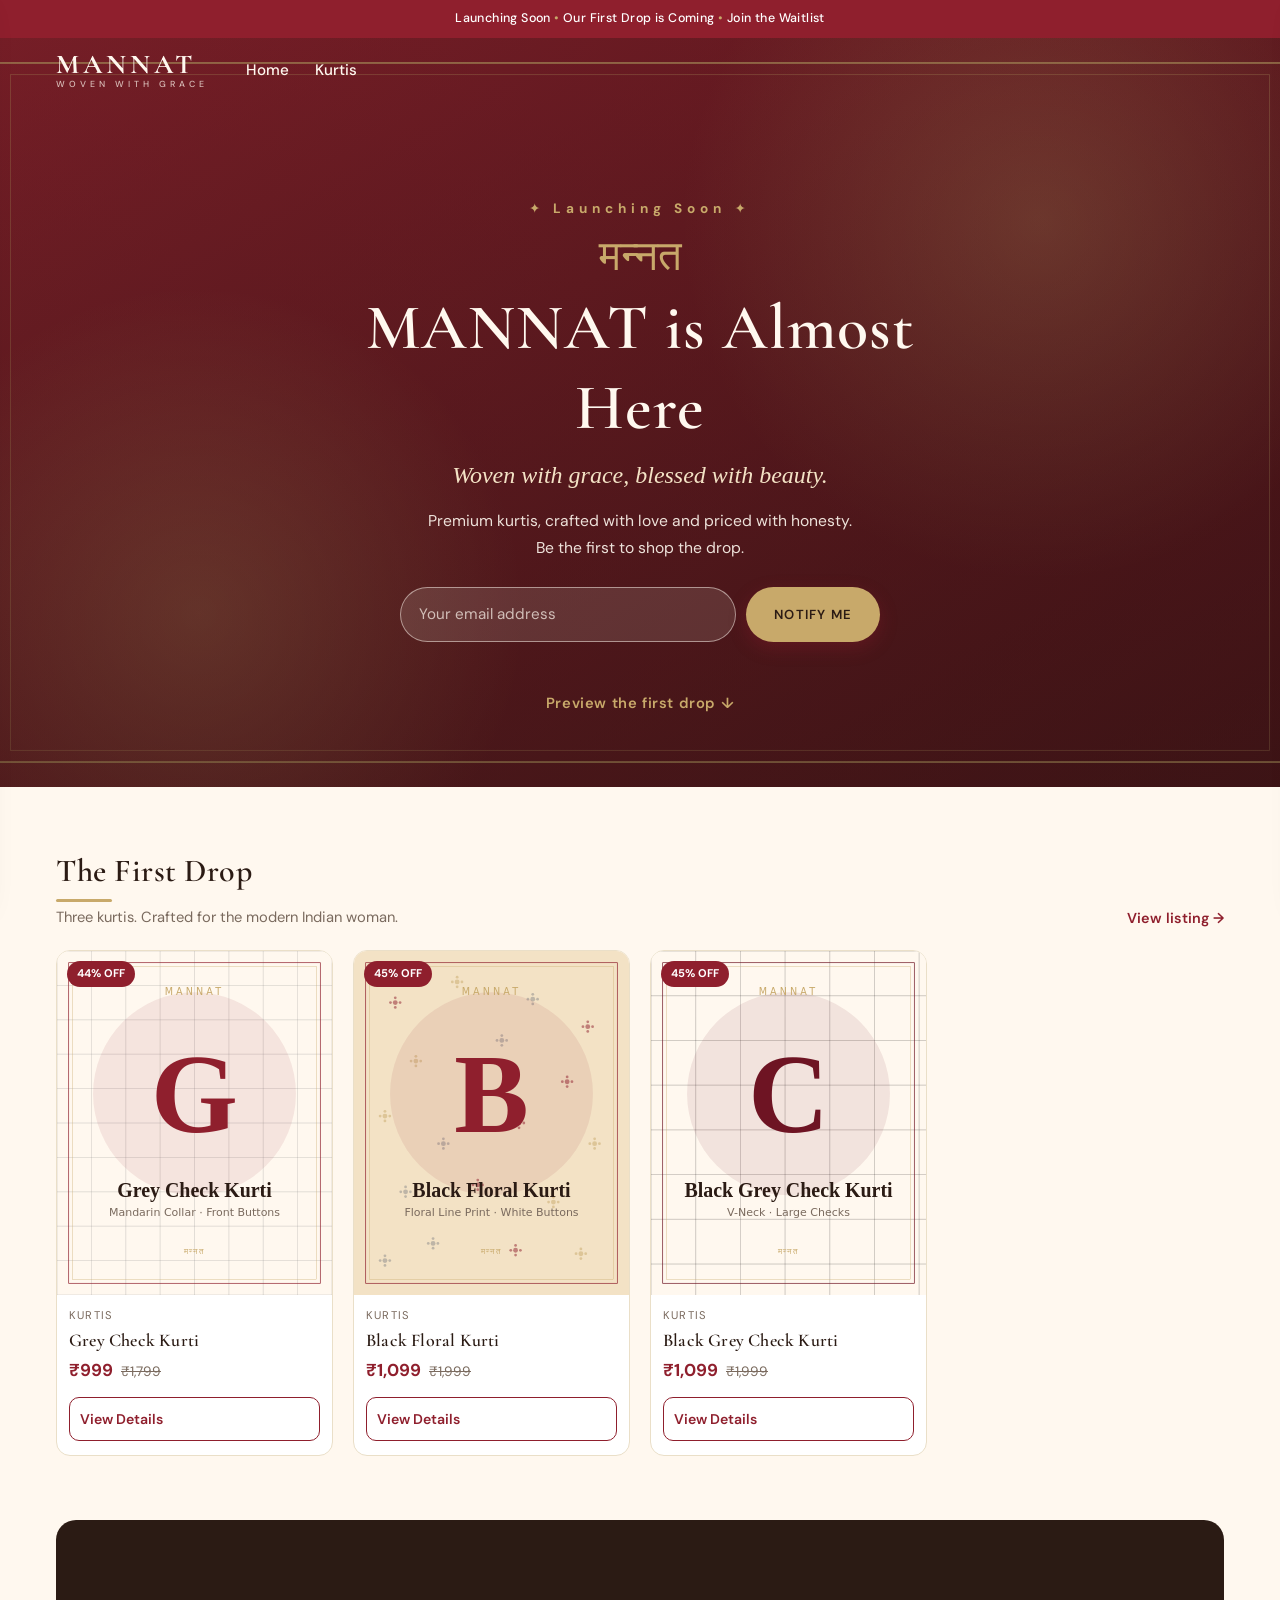
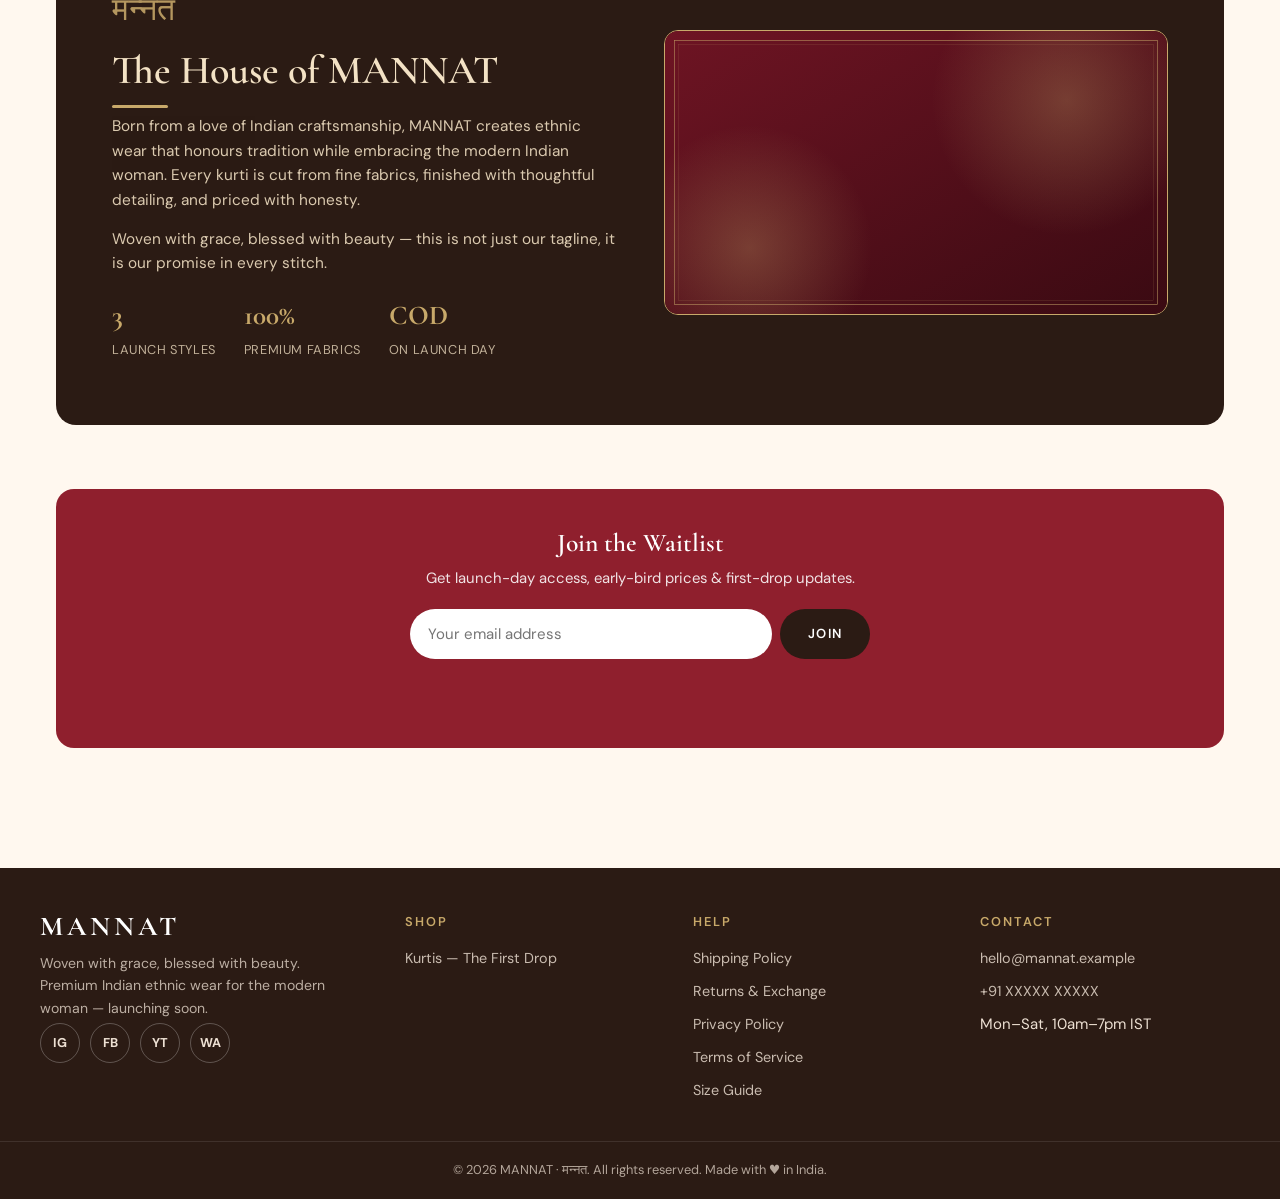
==== commit 75ab4a6e: "MANNAT v3: Launching Soon site — waitlist landing + first drop of 3 kurtis with theme photos" ====
--- a/index.html
+++ b/index.html
@@ -4,10 +4,10 @@
   <meta charset="UTF-8">
   <meta name="viewport" content="width=device-width, initial-scale=1.0">
   <!-- ★ EDIT: page title & description for SEO -->
-  <title>MANNAT — Premium Indian Ethnic Wear for Women | Kurtis & Co-ord Sets</title>
-  <meta name="description" content="Shop MANNAT — premium Indian ethnic wear for women. Elegant kurtis, co-ord sets & wedding collection. Woven with grace, blessed with beauty. Free shipping, COD available.">
-  <meta property="og:title" content="MANNAT — Woven with Grace, Blessed with Beauty">
-  <meta property="og:description" content="Premium ethnic wear for the modern Indian woman. Kurtis, co-ord sets & wedding edits.">
+  <title>MANNAT — Launching Soon | Premium Indian Ethnic Wear</title>
+  <meta name="description" content="MANNAT is launching soon. Premium Indian ethnic wear for women — kurtis crafted with grace. Join the waitlist for our first drop. Woven with grace, blessed with beauty.">
+  <meta property="og:title" content="MANNAT — Launching Soon">
+  <meta property="og:description" content="Premium ethnic wear for the modern Indian woman. Our first drop is coming.">
   <meta property="og:type" content="website">
   <meta property="og:image" content="assets/images/hero-1.svg">
   <meta name="theme-color" content="#8F1F2D">
@@ -19,13 +19,13 @@
   <script type="application/ld+json">
   {"@context":"https://schema.org","@type":"Organization","name":"MANNAT",
    "slogan":"Woven with grace, blessed with beauty.",
-   "description":"Premium women's Indian ethnic wear — kurtis, co-ord sets and wedding collection."}
+   "description":"Premium women's Indian ethnic wear — launching soon with its first kurti drop."}
   </script>
 </head>
 <body data-page="home">
 
-  <!-- ★ ANNOUNCEMENT BAR — edit text here -->
-  <div class="announce"><span>Free Shipping</span><span>COD Available</span><span>Easy Returns</span></div>
+  <!-- ★ ANNOUNCEMENT BAR -->
+  <div class="announce"><span>Launching Soon</span><span>Our First Drop is Coming</span><span>Join the Waitlist</span></div>
 
   <!-- ★ HEADER -->
   <header class="site-header" id="siteHeader">
@@ -36,34 +36,9 @@
       <a href="index.html" class="logo" aria-label="MANNAT home">MANNAT<small>WOVEN WITH GRACE</small></a>
       <nav class="desktop-nav" aria-label="Primary">
         <a href="index.html">Home</a>
-        <a href="collections.html">Shop All</a>
-        <a href="collections.html?category=Kurtis">Kurtis</a>
-        <a href="collections.html?category=Co-ord%20Sets">Co-ord Sets</a>
-        <a href="collections.html?tag=wedding">Wedding</a>
+        <a href="collections.html">Kurtis</a>
       </nav>
       <div class="header-spacer"></div>
-      <div class="search-wrap">
-        <button class="icon-btn" id="searchBtn" aria-label="Search products">
-          <svg viewBox="0 0 24 24"><circle cx="11" cy="11" r="7"/><path d="M16.5 16.5L21 21"/></svg>
-        </button>
-      </div>
-      <a class="icon-btn" href="#" aria-label="Account">
-        <svg viewBox="0 0 24 24"><circle cx="12" cy="8" r="4"/><path d="M4 21c1.8-4 5-6 8-6s6.2 2 8 6"/></svg>
-      </a>
-      <a class="icon-btn" href="collections.html?wishlist=1" aria-label="Wishlist">
-        <svg viewBox="0 0 24 24"><path d="M12 20.5s-8-5.1-10.5-9.7C.2 7.9 2.2 4.5 5.6 4.5c2 0 3.6 1.2 4.4 2.9 1.2-1.7 3-2.9 5-2.9 3.4 0 5.4 3.4 4.1 6.3C20 15.4 12 20.5 12 20.5z"/></svg>
-        <span class="count-badge" id="wishCount" hidden>0</span>
-      </a>
-      <button class="icon-btn" id="cartBtn" aria-label="Open shopping bag">
-        <svg viewBox="0 0 24 24"><path d="M6 8h12l-1.2 12.2a1 1 0 0 1-1 .8H8.2a1 1 0 0 1-1-.8L6 8z"/><path d="M9 10V6a3 3 0 0 1 6 0v4"/></svg>
-        <span class="count-badge" id="cartCount" hidden>0</span>
-      </button>
-    </div>
-    <div class="search-panel" id="searchPanel" hidden>
-      <div class="wrap">
-        <input id="searchInput" type="search" placeholder="Search kurtis, co-ord sets…" aria-label="Search products" autocomplete="off">
-        <div class="search-suggest" id="searchSuggest" role="listbox"></div>
-      </div>
     </div>
   </header>
 
@@ -76,105 +51,37 @@
     </div>
     <nav>
       <a href="index.html">Home</a>
-      <a href="collections.html">Shop All</a>
-      <a class="cat-link" href="collections.html?category=Kurtis">Kurtis</a>
-      <a class="cat-link" href="collections.html?category=Co-ord%20Sets">Co-ord Sets</a>
-      <a class="cat-link" href="collections.html?tag=wedding">Wedding Collection</a>
-      <a href="collections.html?tag=new">✨ New Arrivals</a>
-      <a href="collections.html?wishlist=1">♡ My Wishlist</a>
+      <a href="collections.html">Kurtis — The First Drop</a>
     </nav>
   </aside>
 
   <main>
-    <!-- ★ HERO SLIDER — edit slides here -->
-    <section class="hero" aria-label="Featured">
-      <div class="hero-track" id="heroTrack">
-        <div class="hero-slide">
-          <img class="bg" src="assets/images/hero-1.svg" alt="MANNAT festive ethnic wear" fetchpriority="high">
-          <div class="wrap hero-copy">
-            <p class="hero-kicker">The Festive Edit</p>
-            <h1>Woven with Grace,<br>Blessed with Beauty</h1>
-            <p>MANNAT's signature ethnic wear — kurtis &amp; co-ords crafted for every Indian moment.</p>
-            <a class="btn" href="collections.html?tag=new">Shop New Arrivals</a>
-          </div>
-        </div>
-        <div class="hero-slide">
-          <img class="bg" src="assets/images/hero-2.svg" alt="MANNAT wedding collection" loading="lazy">
-          <div class="wrap hero-copy">
-            <p class="hero-kicker">Wedding Season</p>
-            <h1>Regal Maroons for Grand Celebrations</h1>
-            <p>Anarkalis, festive kurtis &amp; co-ords — now at up to 50% off.</p>
-            <a class="btn" href="collections.html?tag=wedding">Shop Wedding</a>
-          </div>
-        </div>
-        <div class="hero-slide">
-          <img class="bg" src="assets/images/hero-3.svg" alt="MANNAT everyday elegance" loading="lazy">
-          <div class="wrap hero-copy">
-            <p class="hero-kicker">Everyday Elegance</p>
-            <h1>Comfort Meets Craft</h1>
-            <p>Daily kurtis &amp; co-ords, starting under ₹999.</p>
-            <a class="btn" href="collections.html?tag=under999">Shop Under ₹999</a>
-          </div>
-        </div>
-      </div>
-      <button class="hero-arrow hero-prev" id="heroPrev" aria-label="Previous slide">‹</button>
-      <button class="hero-arrow hero-next" id="heroNext" aria-label="Next slide">›</button>
-      <div class="hero-dots" id="heroDots" role="tablist" aria-label="Slide navigation"></div>
-    </section>
-
-    <!-- ★ SHOP BY COLLECTION -->
-    <section class="section">
-      <div class="wrap">
-        <div class="section-head reveal">
-          <div><h2>Shop by Collection</h2><p class="section-sub">Curated edits for every occasion</p></div>
-        </div>
-        <div class="cat-row reveal" style="grid-template-columns:repeat(3,1fr)">
-          <a class="cat-tile" href="collections.html?category=Kurtis"><span class="cat-img"><img src="assets/images/cat-kurtis.svg" alt="Kurtis" loading="lazy"></span></a>
-          <a class="cat-tile" href="collections.html?category=Co-ord%20Sets"><span class="cat-img"><img src="assets/images/cat-co-ord-sets.svg" alt="Co-ord Sets" loading="lazy"></span></a>
-          <a class="cat-tile" href="collections.html?tag=wedding"><span class="cat-img"><img src="assets/images/cat-wedding.svg" alt="Wedding Collection" loading="lazy"></span></a>
-        </div>
+    <!-- ★ LAUNCHING SOON HERO -->
+    <section class="launch-hero" aria-label="Launching soon">
+      <img class="bg" src="assets/images/hero-1.svg" alt="" aria-hidden="true" fetchpriority="high">
+      <div class="wrap launch-copy">
+        <p class="launch-kicker">✦ Launching Soon ✦</p>
+        <p class="launch-hindi">मन्नत</p>
+        <h1>MANNAT is Almost Here</h1>
+        <p class="launch-tag">Woven with grace, blessed with beauty.</p>
+        <p class="launch-sub">Premium kurtis, crafted with love and priced with honesty.<br>Be the first to shop the drop.</p>
+        <form class="notify-form" id="heroNotifyForm" novalidate>
+          <input id="heroNotifyEmail" type="email" placeholder="Your email address" aria-label="Email address" required>
+          <button class="btn btn-gold" type="submit">Notify Me</button>
+        </form>
+        <p class="notify-msg" id="heroNotifyMsg" role="status"></p>
+        <a class="launch-scroll" href="#firstDrop">Preview the first drop ↓</a>
       </div>
     </section>
 
-    <!-- ★ NEW ARRIVALS -->
-    <section class="section" style="padding-top:0">
+    <!-- ★ THE FIRST DROP — 3 KURTIS -->
+    <section class="section" id="firstDrop">
       <div class="wrap">
         <div class="section-head reveal">
-          <div><h2>New Arrivals</h2><p class="section-sub">Fresh from the atelier</p></div>
-          <a class="view-all" href="collections.html?tag=new">View all →</a>
+          <div><h2>The First Drop</h2><p class="section-sub">Three kurtis. Crafted for the modern Indian woman.</p></div>
+          <a class="view-all" href="collections.html">View listing →</a>
         </div>
-        <div class="product-grid" id="gridNew" data-skeleton></div>
-      </div>
-    </section>
-
-    <!-- ★ PROMO COLLECTION CARDS -->
-    <section class="section" style="padding-top:0">
-      <div class="wrap">
-        <div class="promo-cards reveal">
-          <a class="promo-card" href="collections.html?tag=everyday">
-            <img src="assets/images/hero-3.svg" alt="Everyday Elegance" loading="lazy">
-            <div><h3>Everyday Elegance</h3><p>Comfort-first kurtis for daily grace</p><span class="cta">SHOP NOW →</span></div>
-          </a>
-          <a class="promo-card" href="collections.html?tag=under999">
-            <img src="assets/images/hero-1.svg" alt="Under 999" loading="lazy">
-            <div><h3>Under ₹999</h3><p>Premium picks, honest prices</p><span class="cta">SHOP NOW →</span></div>
-          </a>
-          <a class="promo-card" href="collections.html?tag=wedding">
-            <img src="assets/images/hero-2.svg" alt="Wedding Collection" loading="lazy">
-            <div><h3>Wedding Collection</h3><p>Regal edits for grand days</p><span class="cta">SHOP NOW →</span></div>
-          </a>
-        </div>
-      </div>
-    </section>
-
-    <!-- ★ BESTSELLERS -->
-    <section class="section" style="padding-top:0">
-      <div class="wrap">
-        <div class="section-head reveal">
-          <div><h2>Bestsellers</h2><p class="section-sub">Loved by thousands of women across India</p></div>
-          <a class="view-all" href="collections.html">View all →</a>
-        </div>
-        <div class="product-grid" id="gridBestsellers" data-skeleton></div>
+        <div class="product-grid" id="gridFirstDrop" data-skeleton></div>
       </div>
     </section>
 
@@ -186,12 +93,12 @@
             <div>
               <p class="hindi">मन्नत</p>
               <h2>The House of MANNAT</h2>
-              <p>Born from a love of Indian craftsmanship, MANNAT creates ethnic wear that honours tradition while embracing the modern Indian woman. Every kurti and co-ord set is cut from fine fabrics, finished with thoughtful detailing, and priced with honesty.</p>
+              <p>Born from a love of Indian craftsmanship, MANNAT creates ethnic wear that honours tradition while embracing the modern Indian woman. Every kurti is cut from fine fabrics, finished with thoughtful detailing, and priced with honesty.</p>
               <p>Woven with grace, blessed with beauty — this is not just our tagline, it is our promise in every stitch.</p>
               <div class="story-stats">
-                <div><b>50,000+</b><span>HAPPY CUSTOMERS</span></div>
-                <div><b>4.8 ★</b><span>AVERAGE RATING</span></div>
-                <div><b>500+</b><span>DESIGNS CRAFTED</span></div>
+                <div><b>3</b><span>LAUNCH STYLES</span></div>
+                <div><b>100%</b><span>PREMIUM FABRICS</span></div>
+                <div><b>COD</b><span>ON LAUNCH DAY</span></div>
               </div>
             </div>
             <div>
@@ -202,78 +109,12 @@
       </div>
     </section>
 
-    <!-- ★ TRUST STRIP -->
-    <section class="trust">
-      <div class="wrap trust-grid">
-        <div class="trust-item reveal">
-          <span class="t-icon"><svg viewBox="0 0 24 24"><path d="M3 7h11v9H3zM14 10h4l3 3v3h-7z"/><circle cx="7" cy="18" r="1.6"/><circle cx="17" cy="18" r="1.6"/></svg></span>
-          <div><b>Free Shipping</b><small>On every order, pan-India</small></div>
-        </div>
-        <div class="trust-item reveal">
-          <span class="t-icon"><svg viewBox="0 0 24 24"><rect x="3" y="6" width="18" height="13" rx="2"/><path d="M3 10h18M7 15h4"/></svg></span>
-          <div><b>COD Available</b><small>Pay cash on delivery</small></div>
-        </div>
-        <div class="trust-item reveal">
-          <span class="t-icon"><svg viewBox="0 0 24 24"><path d="M3 12a9 9 0 1 0 3-6.7M3 4v5h5"/></svg></span>
-          <div><b>Easy Returns</b><small>7-day no-question returns</small></div>
-        </div>
-        <div class="trust-item reveal">
-          <span class="t-icon"><svg viewBox="0 0 24 24"><path d="M12 3l7 3v5c0 5-3.5 8-7 10-3.5-2-7-5-7-10V6z"/><path d="M9 12l2 2 4-4"/></svg></span>
-          <div><b>Secure Payments</b><small>UPI, cards &amp; netbanking</small></div>
-        </div>
-      </div>
-    </section>
-
-    <!-- ★ REVIEWS -->
-    <section class="section">
-      <div class="wrap">
-        <div class="section-head reveal">
-          <div><h2>Customer Love</h2><p class="section-sub">Real reviews from real customers</p></div>
-        </div>
-        <div class="rev-grid">
-          <div class="rev-card reveal">
-            <div class="rev-stars">★★★★★</div>
-            <p>“The Anarkali set feels truly premium — the fabric, the fall, the finishing. MANNAT has a customer for life.”</p>
-            <div class="rev-who"><span class="rev-ava">P</span><div><b>Priya S.</b><small>Mumbai · Verified Buyer</small></div></div>
-          </div>
-          <div class="rev-card reveal">
-            <div class="rev-stars">★★★★★</div>
-            <p>“Ordered a festive co-ord for Diwali — delivered in 3 days on COD. Elegant packaging, beautiful fit.”</p>
-            <div class="rev-who"><span class="rev-ava">A</span><div><b>Ananya R.</b><small>Bengaluru · Verified Buyer</small></div></div>
-          </div>
-          <div class="rev-card reveal">
-            <div class="rev-stars">★★★★★</div>
-            <p>“Finally, daily kurtis that don't look boring. The under-₹999 picks are unbelievable value.”</p>
-            <div class="rev-who"><span class="rev-ava">K</span><div><b>Kavya M.</b><small>Delhi · Verified Buyer</small></div></div>
-          </div>
-        </div>
-      </div>
-    </section>
-
-    <!-- ★ INSTAGRAM GALLERY -->
-    <section class="section" style="padding-top:0">
-      <div class="wrap">
-        <div class="section-head reveal">
-          <div><h2>@mannat.ethnic</h2><p class="section-sub">Tag us to get featured</p></div>
-          <a class="view-all" href="#">Follow →</a>
-        </div>
-        <div class="insta-row reveal">
-          <a href="#" aria-label="Instagram post 1"><img src="assets/images/insta-1.svg" alt="MANNAT community style 1" loading="lazy"></a>
-          <a href="#" aria-label="Instagram post 2"><img src="assets/images/insta-2.svg" alt="MANNAT community style 2" loading="lazy"></a>
-          <a href="#" aria-label="Instagram post 3"><img src="assets/images/insta-3.svg" alt="MANNAT community style 3" loading="lazy"></a>
-          <a href="#" aria-label="Instagram post 4"><img src="assets/images/insta-4.svg" alt="MANNAT community style 4" loading="lazy"></a>
-          <a href="#" aria-label="Instagram post 5"><img src="assets/images/insta-5.svg" alt="MANNAT community style 5" loading="lazy"></a>
-          <a href="#" aria-label="Instagram post 6"><img src="assets/images/insta-6.svg" alt="MANNAT community style 6" loading="lazy"></a>
-        </div>
-      </div>
-    </section>
-
-    <!-- ★ NEWSLETTER -->
+    <!-- ★ NEWSLETTER / WAITLIST -->
     <section class="section" style="padding-top:0">
       <div class="wrap">
         <div class="newsletter reveal">
-          <h2>Get ₹200 Off Your First Order</h2>
-          <p>Join 50,000+ women for early access to drops &amp; private sales.</p>
+          <h2>Join the Waitlist</h2>
+          <p>Get launch-day access, early-bird prices &amp; first-drop updates.</p>
           <form class="nl-form" id="nlForm" novalidate>
             <input id="nlEmail" type="email" placeholder="Your email address" aria-label="Email address" required>
             <button class="btn" type="submit">Join</button>
@@ -289,25 +130,18 @@
     <div class="wrap footer-grid">
       <div class="footer-brand">
         <span class="logo">MANNAT</span>
-        <p>Woven with grace, blessed with beauty. Premium Indian ethnic wear for the modern woman — crafted with love, priced with honesty.</p>
+        <p>Woven with grace, blessed with beauty. Premium Indian ethnic wear for the modern woman — launching soon.</p>
         <div class="social-row">
           <a href="#" aria-label="Instagram">IG</a>
           <a href="#" aria-label="Facebook">FB</a>
           <a href="#" aria-label="YouTube">YT</a>
           <a href="#" aria-label="WhatsApp">WA</a>
         </div>
-        <div class="pay-row" aria-label="Accepted payments">
-          <span>UPI</span><span>VISA</span><span>MASTERCARD</span><span>RUPAY</span><span>COD</span><span>NET BANKING</span>
-        </div>
       </div>
       <div>
         <p class="f-title">Shop</p>
         <ul>
-          <li><a href="collections.html?tag=new">New Arrivals</a></li>
-          <li><a href="collections.html?category=Kurtis">Kurtis</a></li>
-          <li><a href="collections.html?category=Co-ord%20Sets">Co-ord Sets</a></li>
-          <li><a href="collections.html?tag=wedding">Wedding Collection</a></li>
-          <li><a href="collections.html?tag=under999">Under ₹999</a></li>
+          <li><a href="collections.html">Kurtis — The First Drop</a></li>
         </ul>
       </div>
       <div>
--- a/css/style.css
+++ b/css/style.css
@@ -586,3 +586,40 @@
 /* hero CTA: antique gold stands out on the deep maroon hero */
 .hero-copy .btn { background: var(--gold); color: var(--espresso); }
 .hero-copy .btn:hover { background: #b8935a; color: var(--espresso); }
+
+/* ==========================================================================
+   MANNAT Launching Soon — hero, notify forms, PDP notify box
+   ========================================================================== */
+.launch-hero { position: relative; overflow: hidden; color: var(--cream); }
+.launch-hero .bg { position: absolute; inset: 0; width: 100%; height: 100%; object-fit: cover; }
+.launch-hero::after { content: ""; position: absolute; inset: 0; background: linear-gradient(180deg, rgba(43,27,20,0.25) 0%, rgba(43,27,20,0.45) 100%); }
+.launch-copy { position: relative; z-index: 2; text-align: center; padding: calc(96px + var(--header-h)) 20px 72px; max-width: 680px; margin: 0 auto; }
+.launch-kicker { letter-spacing: 5px; font-size: 0.85rem; color: var(--gold); font-weight: 700; margin-bottom: 12px; }
+.launch-hindi { font-size: 2.6rem; color: var(--gold); line-height: 1.2; margin-bottom: 6px; }
+.launch-copy h1 { font-size: clamp(2.4rem, 7vw, 4rem); font-weight: 600; letter-spacing: 1px; margin-bottom: 8px; }
+.launch-tag { font-family: var(--font-head); font-style: italic; font-size: clamp(1.15rem, 3vw, 1.5rem); color: var(--ivory); margin-bottom: 14px; }
+.launch-sub { opacity: 0.9; font-size: 0.98rem; margin-bottom: 26px; line-height: 1.7; }
+.notify-form { display: flex; gap: 10px; max-width: 480px; margin: 0 auto; }
+.notify-form input { flex: 1; min-width: 0; padding: 14px 18px; border-radius: 999px; border: 1px solid rgba(255,248,239,0.5); background: rgba(255,248,239,0.12); color: var(--cream); font: inherit; font-size: 0.95rem; }
+.notify-form input::placeholder { color: rgba(255,248,239,0.7); }
+.notify-form input:focus { outline: none; border-color: var(--gold); background: rgba(255,248,239,0.2); }
+.notify-form .btn { border-radius: 999px; white-space: nowrap; }
+.btn-gold { background: var(--gold); color: var(--espresso); }
+.btn-gold:hover { background: #b8935a; color: var(--espresso); }
+.notify-msg { min-height: 1.4em; margin-top: 12px; font-size: 0.9rem; }
+.launch-scroll { display: inline-block; margin-top: 18px; color: var(--gold); font-weight: 600; font-size: 0.92rem; letter-spacing: 0.6px; }
+.launch-scroll:hover { text-decoration: underline; }
+body[data-page="home"] .launch-hero { margin-top: calc(var(--header-h) * -1); }
+@media (max-width: 520px) {
+  .notify-form { flex-direction: column; }
+  .notify-form .btn { width: 100%; }
+}
+
+/* PDP notify box */
+.notify-box { background: var(--maroon-soft); border: 1px solid var(--line); border-radius: var(--radius); padding: 20px; margin: 20px 0; }
+.notify-box-title { font-family: var(--font-head); font-size: 1.25rem; font-weight: 600; color: var(--maroon); margin-bottom: 4px; }
+.notify-box-sub { font-size: 0.88rem; color: var(--muted); margin-bottom: 14px; }
+.notify-form-dark input { border: 1px solid var(--line); background: var(--white); color: var(--espresso); }
+.notify-form-dark input::placeholder { color: var(--muted); }
+.notify-form-dark input:focus { border-color: var(--gold); background: var(--white); }
+.notify-form-dark .notify-msg { color: var(--maroon); }
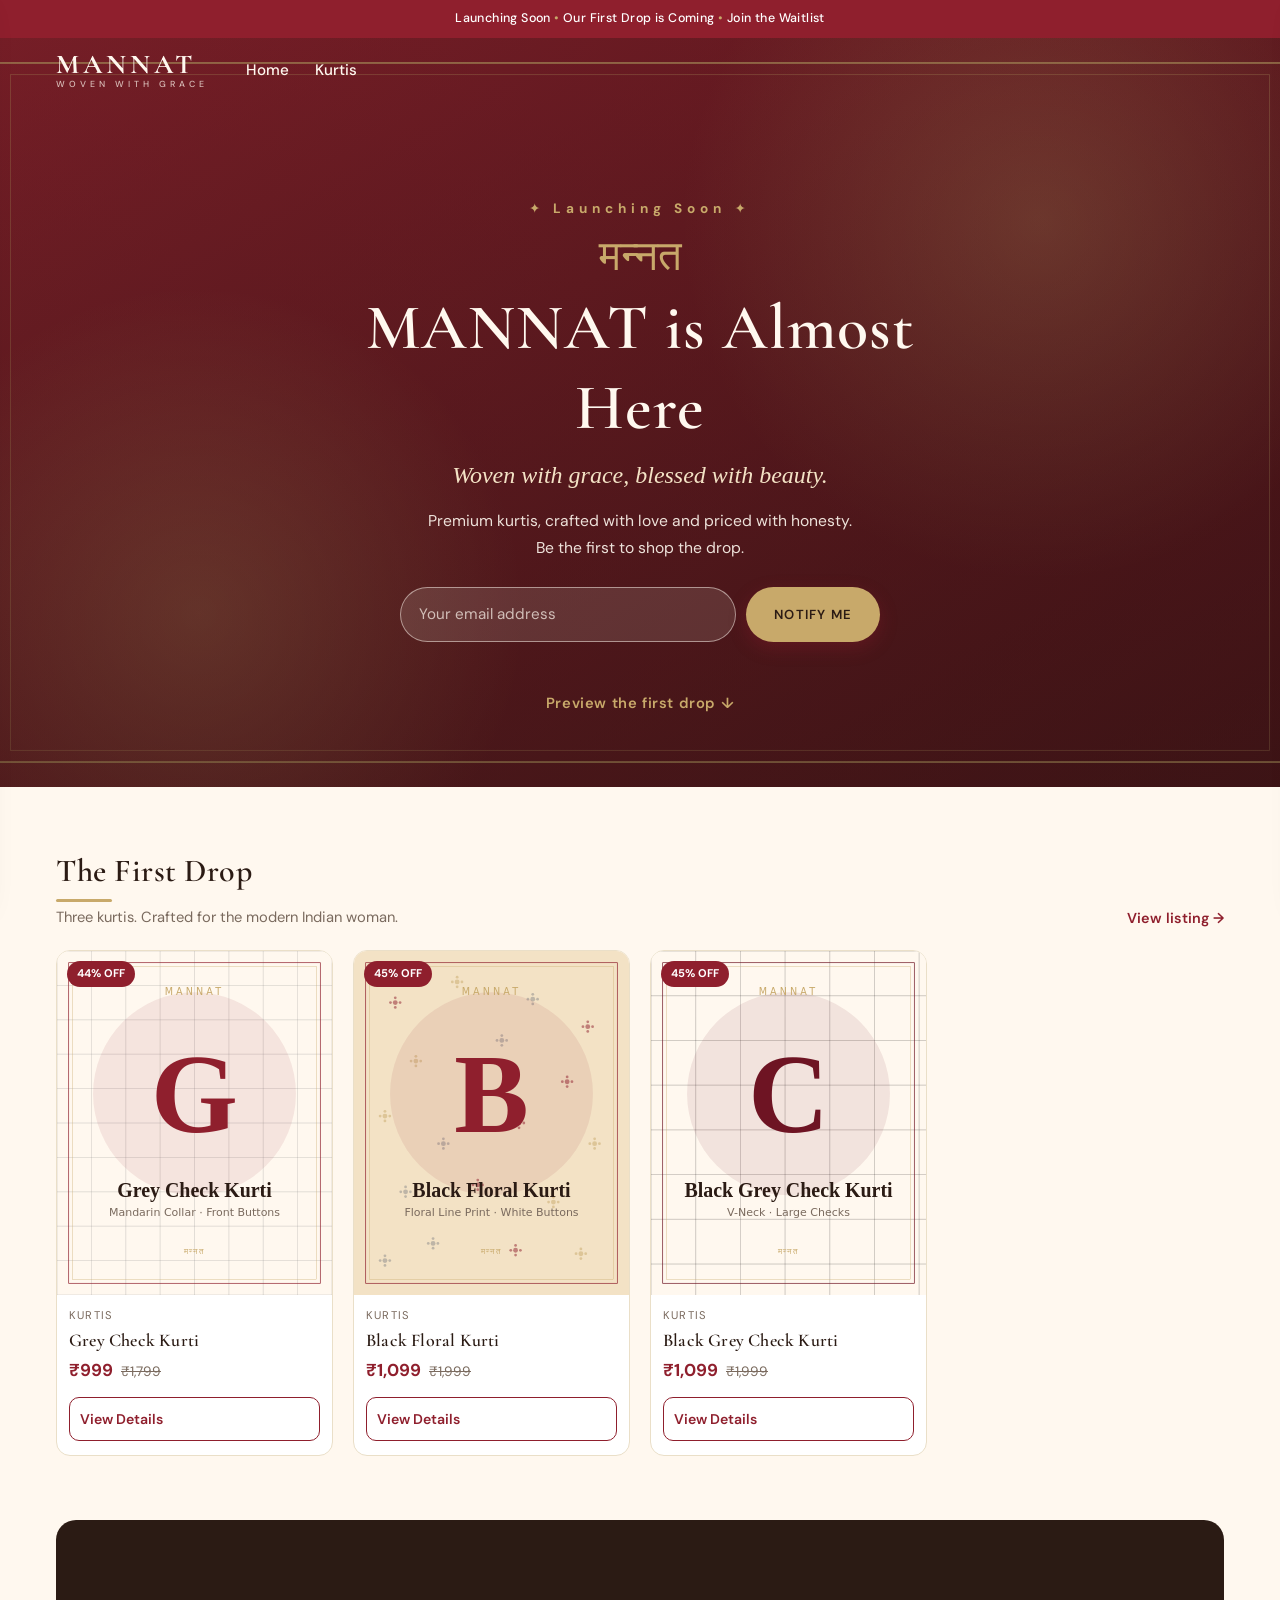
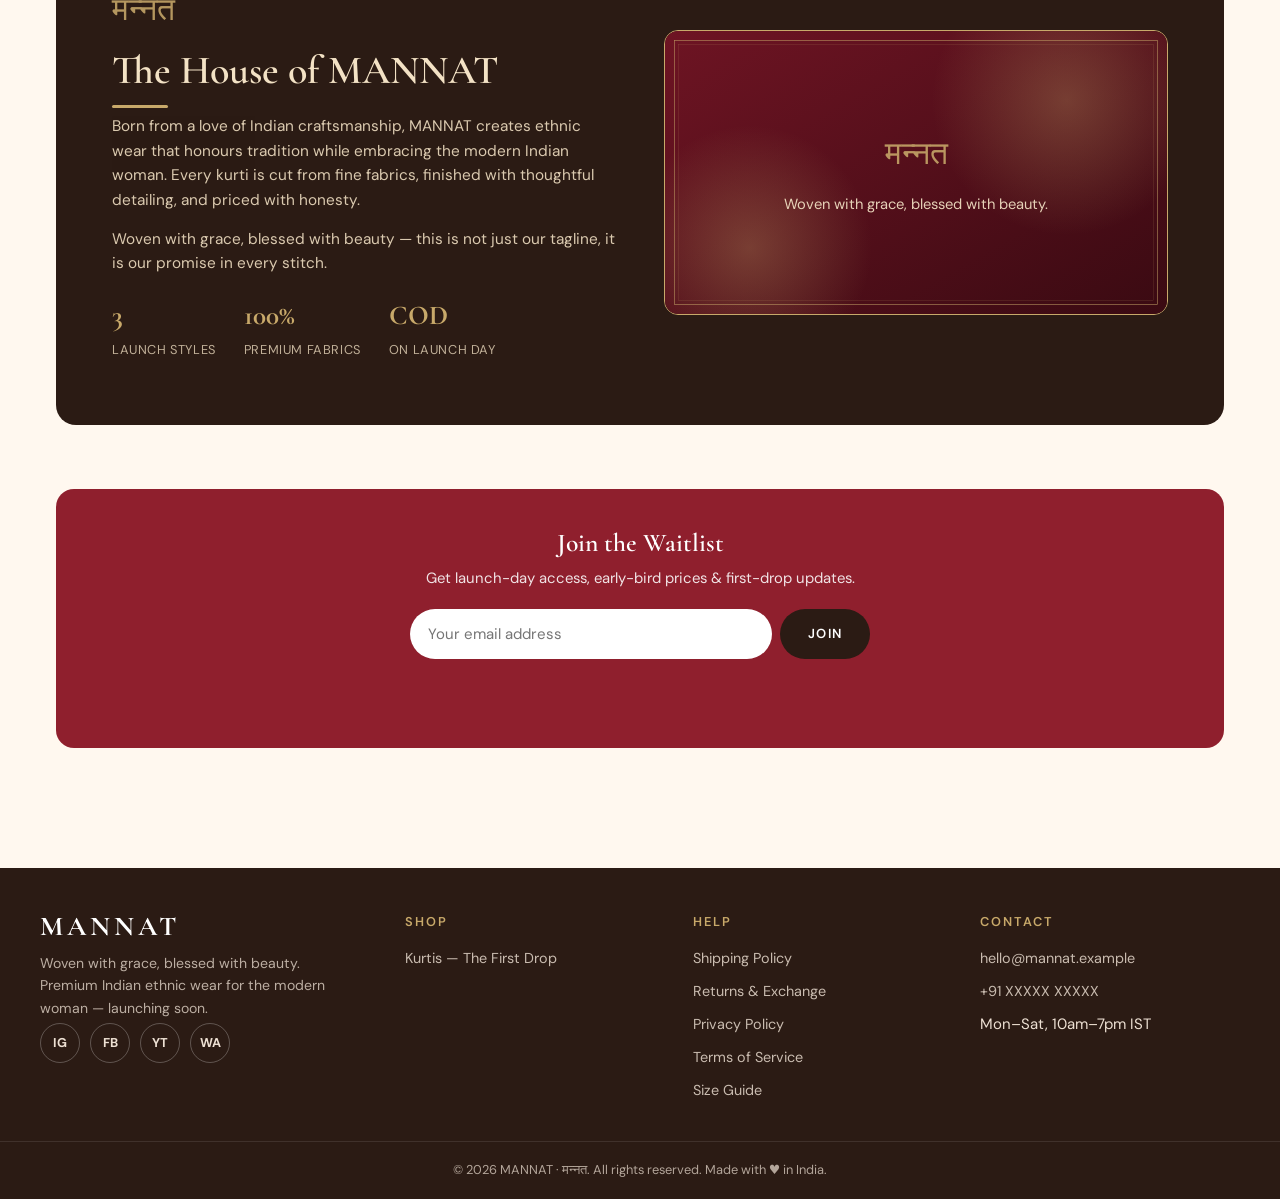
==== commit 17406eb7: "Mobile aesthetic polish for homepage" ====
--- a/index.html
+++ b/index.html
@@ -101,8 +101,12 @@
                 <div><b>COD</b><span>ON LAUNCH DAY</span></div>
               </div>
             </div>
-            <div>
-              <img src="assets/images/hero-2.svg" alt="MANNAT brand story" loading="lazy" style="border-radius:14px;border:1px solid var(--gold)">
+            <div class="story-media">
+              <img src="assets/images/hero-2.svg" alt="" aria-hidden="true" loading="lazy">
+              <div class="story-media-cap">
+                <p class="hindi">मन्नत</p>
+                <p>Woven with grace, blessed with beauty.</p>
+              </div>
             </div>
           </div>
         </div>
--- a/css/style.css
+++ b/css/style.css
@@ -505,6 +505,59 @@
   .product-grid { grid-template-columns: repeat(4, 1fr); }
 }
 
+/* ==========================================================================
+   MOBILE AESTHETIC POLISH — softer cards, cleaner headers, stacked forms,
+   brand moment in the story panel
+   ========================================================================== */
+/* anchor sections must not slide under the sticky header */
+.section[id] { scroll-margin-top: calc(var(--header-h) + 14px); }
+
+/* story panel: gold wordmark centred over the maroon gradient (all sizes) */
+.story-media { position: relative; border-radius: 14px; overflow: hidden; border: 1px solid var(--gold); }
+.story-media img { width: 100%; display: block; }
+.story-media-cap {
+  position: absolute; inset: 0; display: flex; flex-direction: column;
+  align-items: center; justify-content: center; text-align: center; gap: 4px; padding: 20px;
+}
+.story-media-cap .hindi { font-size: 2.6rem; color: var(--gold); margin: 0; }
+.story-media-cap p:last-child { font-size: 0.92rem; color: var(--ivory); opacity: 0.92; margin: 0; }
+
+@media (max-width: 639px) {
+  .announce { font-size: 0.7rem; padding: 8px 10px; }
+
+  /* section headers stack cleanly instead of cramping side-by-side */
+  .section-head { flex-direction: column; align-items: flex-start; gap: 4px; margin-bottom: 18px; }
+  .section-head h2 { font-size: 1.7rem; }
+  .section-head .section-sub { font-size: 0.95rem; }
+  .section-head a.view-all { font-size: 0.85rem; margin-top: 2px; }
+
+  /* product cards: borderless, soft shadow, solid CTA, tap feedback */
+  .product-grid { gap: 12px; }
+  .pcard { border: none; border-radius: 18px; box-shadow: 0 12px 30px rgba(43,27,20,0.10); }
+  .pcard:active { transform: scale(0.98); }
+  .pcard-body { padding: 14px 14px 16px; gap: 5px; }
+  .pcard-name { font-size: 1.08rem; line-height: 1.25; }
+  .pcard-price .sale { font-size: 1.15rem; }
+  .pcard-add {
+    background: var(--maroon); color: var(--white); border-color: var(--maroon);
+    padding: 12px; border-radius: 12px; font-size: 0.9rem; margin-top: 10px;
+    box-shadow: 0 8px 18px rgba(143,31,45,0.28);
+  }
+
+  /* story: tighter panel */
+  .story-grid { padding: 36px 22px; gap: 22px; }
+  .story-stats { gap: 22px; }
+
+  /* newsletter: stacked form, bigger tap targets */
+  .newsletter { padding: 34px 20px; border-radius: 20px; }
+  .nl-form { flex-direction: column; }
+  .nl-form .btn { width: 100%; padding: 14px; }
+
+  /* footer: airier link lists */
+  .footer-grid { gap: 24px; padding: 36px 0 26px; }
+  .site-footer ul li { margin-bottom: 11px; }
+}
+
 /* ---------- Reduced motion ---------- */
 @media (prefers-reduced-motion: reduce) {
   *, *::before, *::after { animation-duration: 0.01ms !important; transition-duration: 0.01ms !important; }
@@ -623,3 +676,76 @@
 .notify-form-dark input::placeholder { color: var(--muted); }
 .notify-form-dark input:focus { border-color: var(--gold); background: var(--white); }
 .notify-form-dark .notify-msg { color: var(--maroon); }
+
+/* ==========================================================================
+   PDP v2 — Nishorama-style product page, MANNAT theme
+   Two columns: gallery grid (left) + buy box (right); detail accordions,
+   Complete the Look, FAQ and craftsmanship strip below.
+   ========================================================================== */
+.pd2-layout { display: grid; gap: 28px; padding: 20px 0 8px; }
+.pd2-gallery { display: grid; grid-template-columns: 1fr 1fr; gap: 12px; align-content: start; }
+.pd2-tile { position: relative; border-radius: 16px; overflow: hidden; border: 1px solid var(--line); background: var(--cream); aspect-ratio: 4 / 5; }
+.pd2-tile img { width: 100%; height: 100%; object-fit: cover; display: block; }
+.pd2-badge { position: absolute; top: 12px; font-size: 0.72rem; font-weight: 700; letter-spacing: 0.6px; padding: 6px 12px; border-radius: 999px; box-shadow: 0 4px 14px rgba(43,27,20,0.18); }
+.pd2-badge.badge-gold { left: 12px; background: var(--gold); color: var(--espresso); }
+.pd2-badge.badge-maroon { right: 12px; background: var(--maroon); color: var(--cream); }
+
+.pd2-buybox h1 { font-size: clamp(1.9rem, 4.5vw, 2.6rem); font-weight: 600; letter-spacing: 0.4px; margin-bottom: 2px; }
+.pd2-subtitle { color: var(--muted); font-size: 0.95rem; margin-bottom: 14px; }
+.pd2-price { display: flex; align-items: baseline; gap: 10px; margin-bottom: 20px; }
+.pd2-price .sale { font-family: var(--font-head); font-size: 1.7rem; font-weight: 700; color: var(--maroon); }
+.pd2-price .mrp { color: var(--muted); text-decoration: line-through; font-size: 1.05rem; }
+.pd2-size-head { display: flex; justify-content: space-between; align-items: center; font-weight: 600; font-size: 0.9rem; margin-bottom: 10px; }
+.size-row-pills { display: flex; flex-wrap: wrap; gap: 10px; margin-bottom: 16px; }
+.size-row-pills .size-btn { border-radius: 999px; padding: 10px 20px; min-width: 52px; }
+.stock-pill { display: inline-block; background: var(--maroon-soft); color: var(--maroon); border: 1px solid var(--line); font-size: 0.78rem; font-weight: 700; letter-spacing: 0.6px; padding: 6px 14px; border-radius: 999px; margin-bottom: 12px; }
+.pd2-ship { color: var(--muted); font-size: 0.9rem; line-height: 1.7; margin-bottom: 4px; }
+
+/* minimal trust row — thin line icons, no cards, no emojis (Nishorama style) */
+.pd2-minimal-trust {
+  display: grid; grid-template-columns: repeat(3, 1fr); gap: 12px;
+  border-top: 1px solid var(--line); border-bottom: 1px solid var(--line);
+  padding: 18px 0; margin: 20px 0;
+}
+.pd2-minimal-trust > div { display: flex; align-items: center; gap: 10px; }
+.mt-ic { flex-shrink: 0; width: 34px; height: 34px; display: flex; align-items: center; justify-content: center; }
+.mt-ic svg { width: 30px; height: 30px; fill: none; stroke: var(--espresso); stroke-width: 1.4; stroke-linecap: round; stroke-linejoin: round; }
+.pd2-minimal-trust b { display: block; font-size: 0.86rem; font-weight: 700; color: var(--espresso); line-height: 1.3; }
+.pd2-minimal-trust small { color: var(--muted); font-size: 0.78rem; }
+.pd2-offer { background: var(--ivory); color: var(--espresso); border: 1px solid var(--gold); border-radius: 14px; padding: 16px 18px; margin-bottom: 14px; }
+.pd2-offer b { display: block; font-family: var(--font-head); font-size: 1.15rem; letter-spacing: 0.4px; margin-bottom: 3px; color: var(--maroon); }
+.pd2-offer span { font-size: 0.86rem; color: var(--muted); }
+.pd2-meta { color: var(--muted); font-size: 0.85rem; }
+
+/* detail accordions + FAQ — minimal hairline separators (Nishorama style) */
+.acc2 { margin: 26px 0; }
+.acc2 .acc-item { border: none; border-bottom: 1px solid var(--line); border-radius: 0; padding: 0; margin-bottom: 0; background: transparent; }
+.acc2 .acc-item:first-child { border-top: 1px solid var(--line); }
+.acc2 .acc-btn { font-size: 1rem; padding: 17px 0; }
+.sale-badge { font-size: 0.72rem; font-weight: 700; letter-spacing: 0.8px; color: var(--maroon); border: 1px solid var(--maroon); border-radius: 6px; padding: 3px 9px; }
+
+/* spec table under the price (Style / Color / Fit) */
+.pd2-specs { width: 100%; border-collapse: collapse; margin: 4px 0 20px; font-size: 0.9rem; }
+.pd2-specs td { padding: 7px 0; border-bottom: 1px solid var(--line); vertical-align: top; }
+.pd2-specs td:first-child { color: var(--muted); width: 110px; }
+
+/* size chart table inside Fit & Sizing */
+.size-chart { width: 100%; border-collapse: collapse; margin: 14px 0 6px; font-size: 0.86rem; text-align: center; }
+.size-chart th { color: var(--muted); font-weight: 600; padding: 8px 6px; border-bottom: 1px solid var(--line); }
+.size-chart td { padding: 8px 6px; border-bottom: 1px solid var(--line); }
+.size-chart td:first-child { font-weight: 700; }
+.size-chart-note { font-size: 0.8rem; color: var(--muted); }
+.fit-list { list-style: none; margin: 0 0 14px; }
+.fit-list li { position: relative; padding-left: 20px; margin-bottom: 8px; }
+.fit-list li::before { content: "✓"; position: absolute; left: 0; color: var(--maroon); font-weight: 700; }
+.fit-meter-label { font-weight: 700; font-size: 0.8rem; letter-spacing: 1px; margin-bottom: 8px; }
+.fit-meter { display: flex; gap: 6px; margin-bottom: 6px; }
+.fit-meter span { flex: 1; height: 8px; border-radius: 99px; background: var(--line); }
+.fit-meter span.on { background: var(--gold); box-shadow: 0 0 0 2px rgba(200,169,106,0.35); }
+.fit-meter-scale { display: flex; justify-content: space-between; font-size: 0.78rem; color: var(--muted); }
+.fit-meter-scale b { color: var(--maroon); }
+
+@media (min-width: 900px) {
+  .pd2-layout { grid-template-columns: 1.05fr 1fr; gap: 48px; padding-top: 28px; }
+  .pd2-trust { grid-template-columns: repeat(4, 1fr); }
+}
